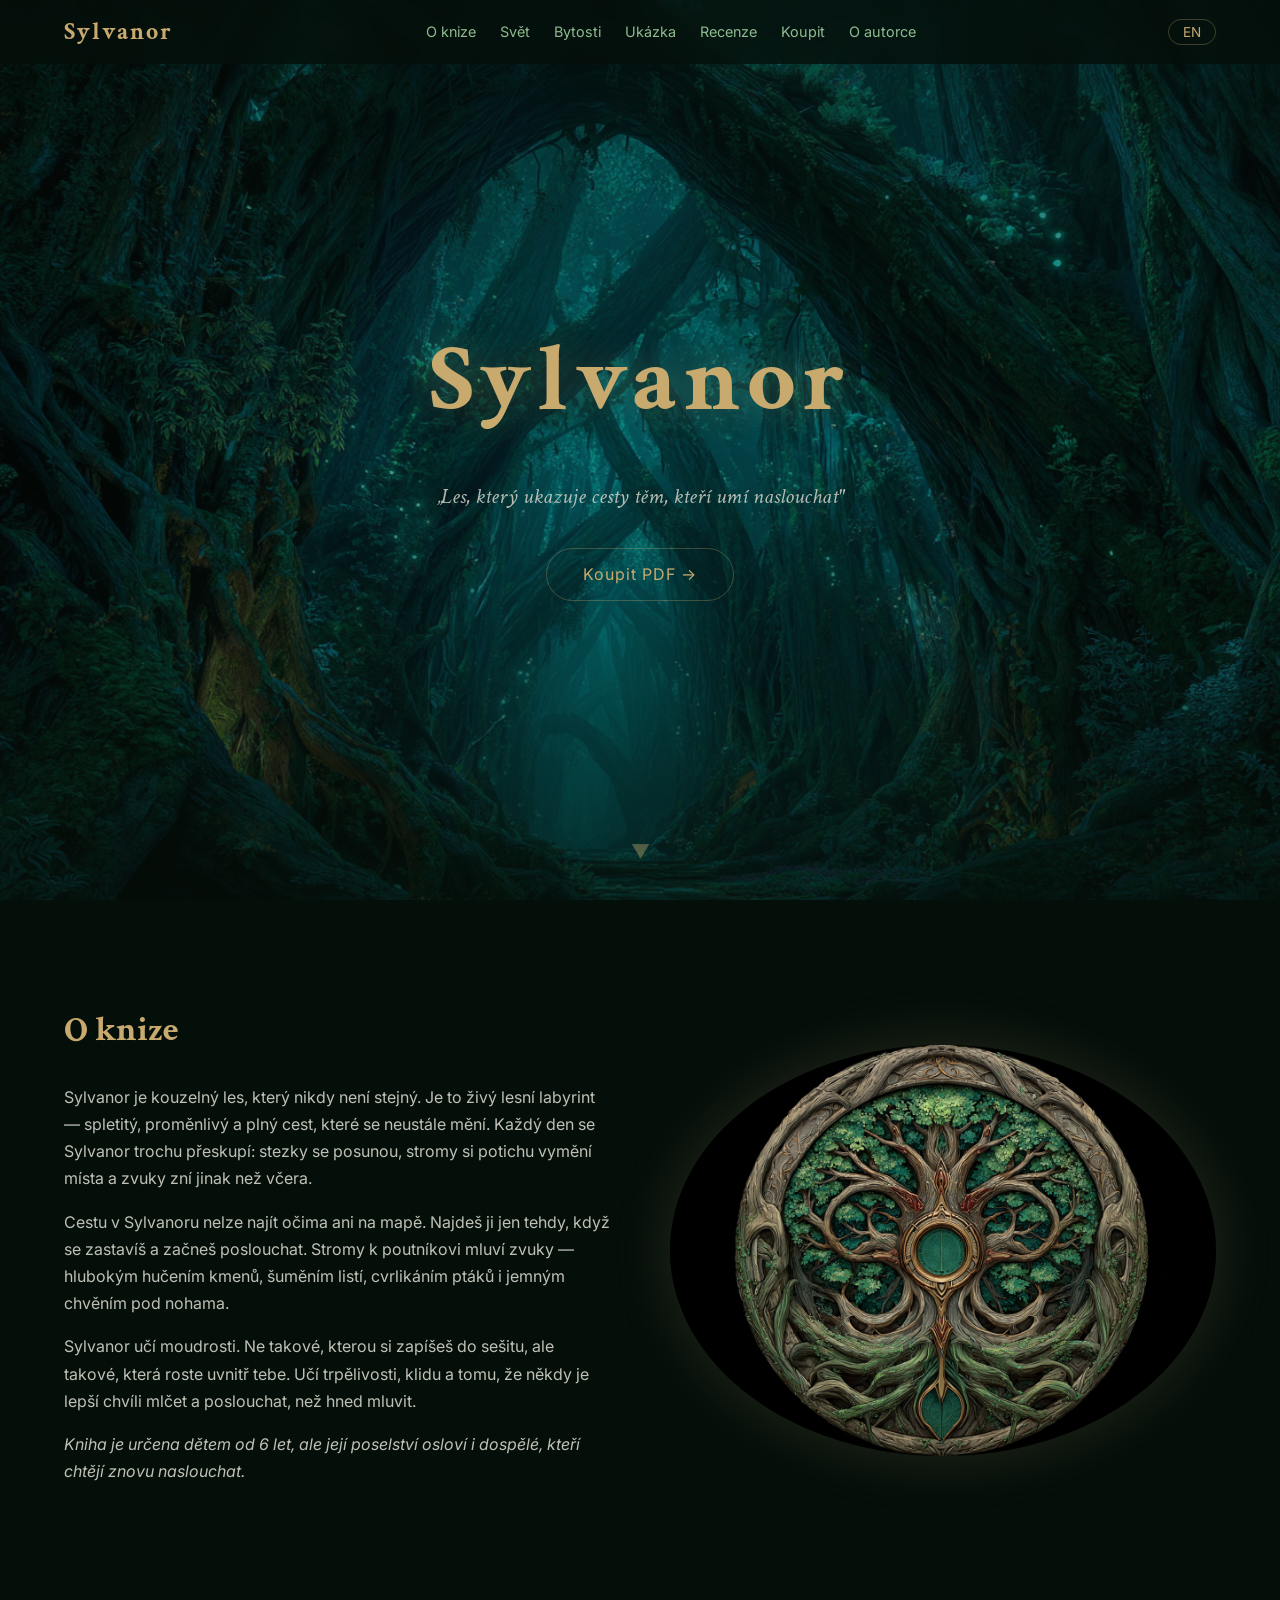
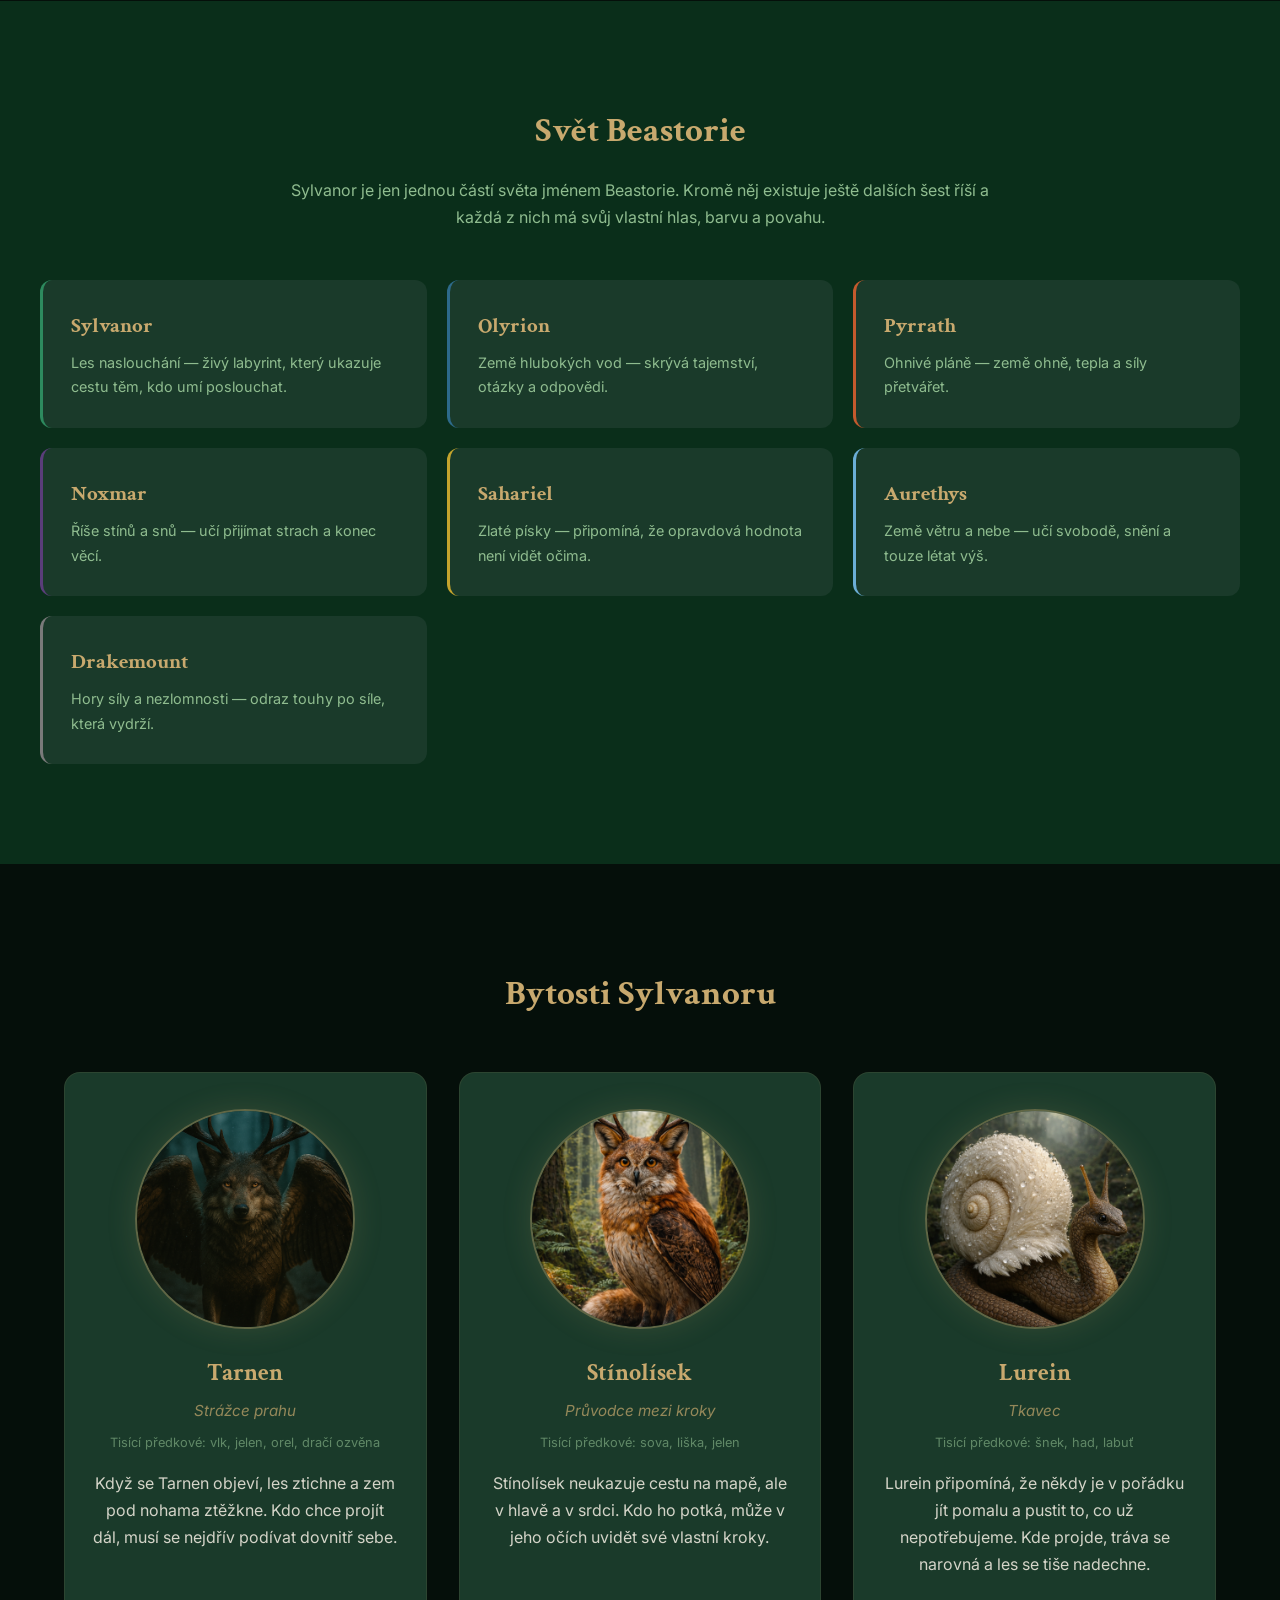
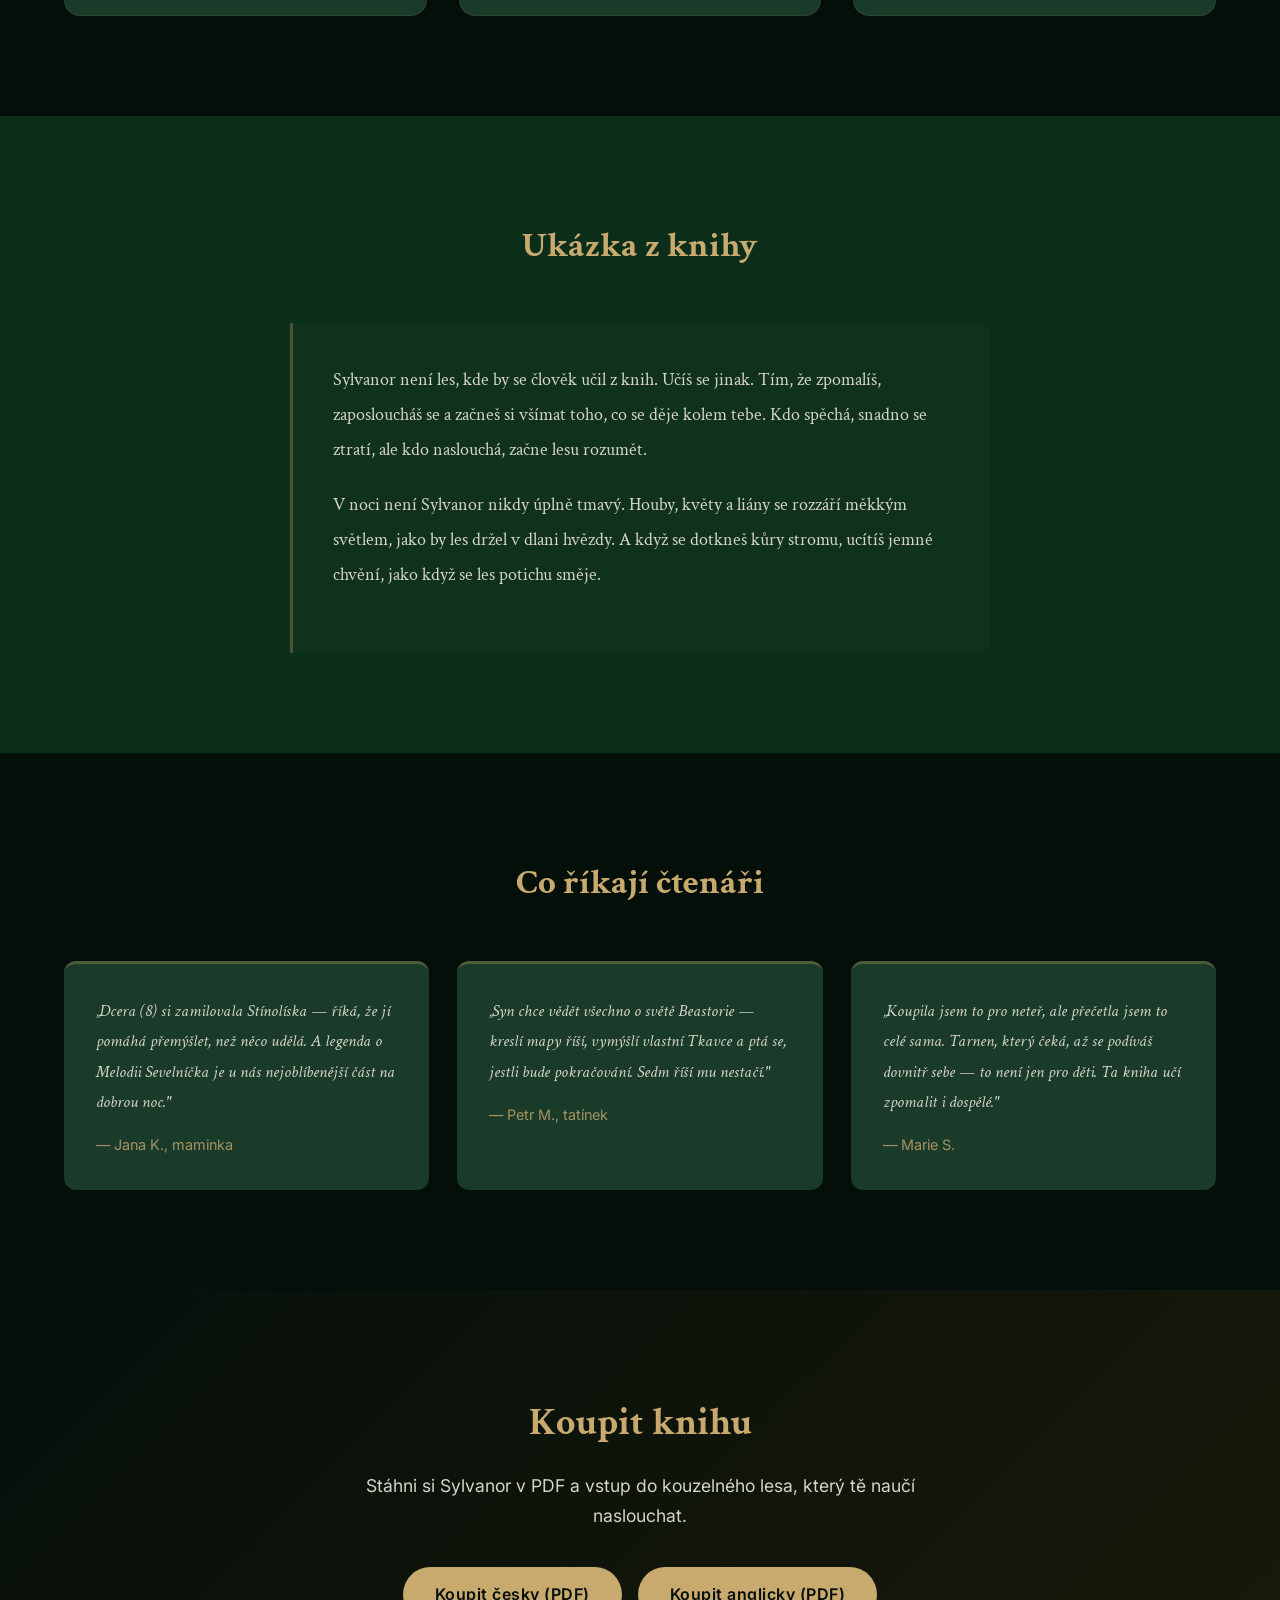
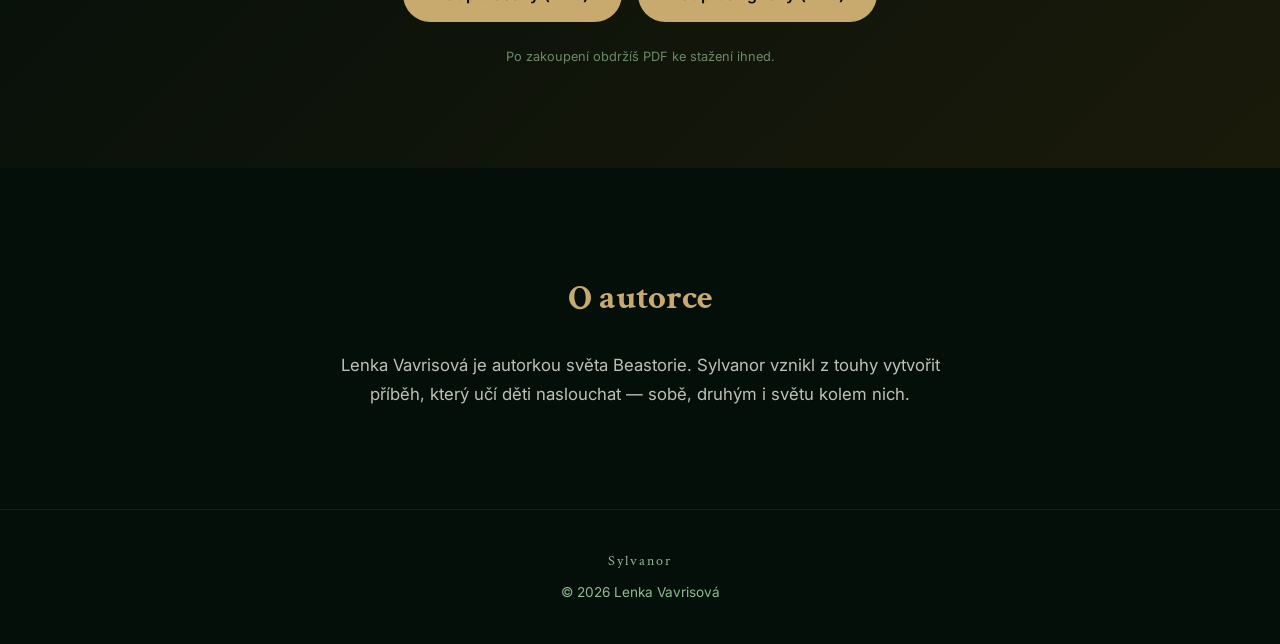
==== index.html @ 31ca7030 "feat: replace creature emoji icons with PNG illustrations Add circular creature images with golden b" ====
<!DOCTYPE html>
<html lang="cs">
<head>
  <meta charset="UTF-8">
  <meta name="viewport" content="width=device-width, initial-scale=1.0">
  <title>Sylvanor — Les, který ukazuje cesty těm, kteří umí naslouchat</title>
  <meta name="description" content="Sylvanor — kouzelný les plný tajemných bytostí. Dětská fantasy kniha ke stažení v PDF.">
  <link rel="preconnect" href="https://fonts.googleapis.com">
  <link rel="preconnect" href="https://fonts.gstatic.com" crossorigin>
  <link href="https://fonts.googleapis.com/css2?family=Crimson+Text:ital,wght@0,400;0,700;1,400&family=Inter:wght@400;600&display=swap" rel="stylesheet">
  <link rel="stylesheet" href="css/style.css">
</head>
<body data-lang="cz">

  <nav class="navbar" id="navbar">
    <div class="nav-container">
      <a href="#hero" class="nav-logo">Sylvanor</a>
      <button class="nav-hamburger" id="hamburger" aria-label="Menu">
        <span></span><span></span><span></span>
      </button>
      <ul class="nav-links" id="nav-links">
        <li><a href="#about"><span class="lang-cz">O knize</span><span class="lang-en">About</span></a></li>
        <li><a href="#world"><span class="lang-cz">Svět</span><span class="lang-en">World</span></a></li>
        <li><a href="#creatures"><span class="lang-cz">Bytosti</span><span class="lang-en">Creatures</span></a></li>
        <li><a href="#preview"><span class="lang-cz">Ukázka</span><span class="lang-en">Preview</span></a></li>
        <li><a href="#reviews"><span class="lang-cz">Recenze</span><span class="lang-en">Reviews</span></a></li>
        <li><a href="#buy"><span class="lang-cz">Koupit</span><span class="lang-en">Buy</span></a></li>
        <li><a href="#author"><span class="lang-cz">O autorce</span><span class="lang-en">Author</span></a></li>
      </ul>
      <button class="lang-toggle" id="lang-toggle">
        <span class="lang-cz">EN</span>
        <span class="lang-en">CZ</span>
      </button>
    </div>
  </nav>

  <section id="hero" class="hero">
    <div class="hero-overlay"></div>
    <div class="hero-content">
      <h1 class="hero-title">Sylvanor</h1>
      <p class="hero-subtitle">
        <span class="lang-cz">„Les, který ukazuje cesty těm, kteří umí naslouchat"</span>
        <span class="lang-en">"The forest that reveals its paths to those who know how to listen"</span>
      </p>
      <a href="#buy" class="hero-cta">
        <span class="lang-cz">Koupit PDF →</span>
        <span class="lang-en">Buy PDF →</span>
      </a>
    </div>
    <div class="hero-scroll">▼</div>
  </section>

  <section id="about" class="section about">
    <div class="about-grid fade-in">
      <div class="about-text">
        <h2>
          <span class="lang-cz">O knize</span>
          <span class="lang-en">About the Book</span>
        </h2>
        <p class="lang-cz">Sylvanor je kouzelný les, který nikdy není stejný. Je to živý lesní labyrint — spletitý, proměnlivý a plný cest, které se neustále mění. Každý den se Sylvanor trochu přeskupí: stezky se posunou, stromy si potichu vymění místa a zvuky zní jinak než včera.</p>
        <p class="lang-en">Sylvanor is a magical forest that is never the same. It is a living forest labyrinth — intricate, ever-changing, and full of paths that constantly shift. Every day Sylvanor rearranges itself: trails move, trees quietly swap places, and sounds ring differently than yesterday.</p>
        <p class="lang-cz">Cestu v Sylvanoru nelze najít očima ani na mapě. Najdeš ji jen tehdy, když se zastavíš a začneš poslouchat. Stromy k poutníkovi mluví zvuky — hlubokým hučením kmenů, šuměním listí, cvrlikáním ptáků i jemným chvěním pod nohama.</p>
        <p class="lang-en">You cannot find your way through Sylvanor with your eyes or a map. You find it only when you stop and begin to listen. The trees speak to travellers through sounds — the deep hum of trunks, the rustle of leaves, the chirping of birds, and a gentle vibration beneath your feet.</p>
        <p class="lang-cz">Sylvanor učí moudrosti. Ne takové, kterou si zapíšeš do sešitu, ale takové, která roste uvnitř tebe. Učí trpělivosti, klidu a tomu, že někdy je lepší chvíli mlčet a poslouchat, než hned mluvit.</p>
        <p class="lang-en">Sylvanor teaches wisdom. Not the kind you write in a notebook, but the kind that grows inside you. It teaches patience, calm, and the understanding that sometimes it is better to be quiet and listen than to speak right away.</p>
        <p class="about-audience lang-cz">Kniha je určena dětem od 6 let, ale její poselství osloví i dospělé, kteří chtějí znovu naslouchat.</p>
        <p class="about-audience lang-en">Written for children ages 6 and up, but its message speaks to adults who want to learn to listen again.</p>
      </div>
      <div class="about-image">
        <img src="images/emblem.png" alt="Sylvanor emblem" loading="lazy">
      </div>
    </div>
  </section>

  <section id="world" class="section world">
    <h2 class="fade-in">
      <span class="lang-cz">Svět Beastorie</span>
      <span class="lang-en">The World of Beastorie</span>
    </h2>
    <p class="world-intro fade-in">
      <span class="lang-cz">Sylvanor je jen jednou částí světa jménem Beastorie. Kromě něj existuje ještě dalších šest říší a každá z nich má svůj vlastní hlas, barvu a povahu.</span>
      <span class="lang-en">Sylvanor is just one part of a world called Beastorie. Beyond it lie six other realms, each with its own voice, colour, and character.</span>
    </p>
    <div class="realm-grid">
      <div class="realm-card fade-in" style="--accent: #2d8a5e">
        <h3>Sylvanor</h3>
        <p class="lang-cz">Les naslouchání — živý labyrint, který ukazuje cestu těm, kdo umí poslouchat.</p>
        <p class="lang-en">The Forest of Listening — a living labyrinth that reveals its paths to those who listen.</p>
      </div>
      <div class="realm-card fade-in" style="--accent: #2d6a8a">
        <h3>Olyrion</h3>
        <p class="lang-cz">Země hlubokých vod — skrývá tajemství, otázky a odpovědi.</p>
        <p class="lang-en">Land of Deep Waters — hiding secrets, questions, and answers.</p>
      </div>
      <div class="realm-card fade-in" style="--accent: #c45a2d">
        <h3>Pyrrath</h3>
        <p class="lang-cz">Ohnivé pláně — země ohně, tepla a síly přetvářet.</p>
        <p class="lang-en">The Fiery Plains — a land of fire, warmth, and the power to transform.</p>
      </div>
      <div class="realm-card fade-in" style="--accent: #5a3d7a">
        <h3>Noxmar</h3>
        <p class="lang-cz">Říše stínů a snů — učí přijímat strach a konec věcí.</p>
        <p class="lang-en">Realm of Shadows and Dreams — teaches acceptance of fear and endings.</p>
      </div>
      <div class="realm-card fade-in" style="--accent: #c4a42d">
        <h3>Sahariel</h3>
        <p class="lang-cz">Zlaté písky — připomíná, že opravdová hodnota není vidět očima.</p>
        <p class="lang-en">Golden Sands — a reminder that true value cannot be seen with the eyes.</p>
      </div>
      <div class="realm-card fade-in" style="--accent: #6baed6">
        <h3>Aurethys</h3>
        <p class="lang-cz">Země větru a nebe — učí svobodě, snění a touze létat výš.</p>
        <p class="lang-en">Land of Wind and Sky — teaches freedom, dreams, and the desire to fly higher.</p>
      </div>
      <div class="realm-card fade-in" style="--accent: #7a7a7a">
        <h3>Drakemount</h3>
        <p class="lang-cz">Hory síly a nezlomnosti — odraz touhy po síle, která vydrží.</p>
        <p class="lang-en">Mountains of Strength — a reflection of the desire for enduring strength.</p>
      </div>
    </div>
  </section>

  <section id="creatures" class="section creatures">
    <h2 class="fade-in">
      <span class="lang-cz">Bytosti Sylvanoru</span>
      <span class="lang-en">Creatures of Sylvanor</span>
    </h2>
    <div class="creature-grid">
      <div class="creature-card fade-in">
        <img src="images/tarnen.png" alt="Tarnen" class="creature-img" loading="lazy">
        <h3>Tarnen</h3>
        <p class="creature-role"><span class="lang-cz">Strážce prahu</span><span class="lang-en">Guardian of the Threshold</span></p>
        <p class="creature-ancestors"><span class="lang-cz">Tisící předkové: vlk, jelen, orel, dračí ozvěna</span><span class="lang-en">Ancient ancestors: wolf, stag, eagle, dragon echo</span></p>
        <p class="lang-cz">Když se Tarnen objeví, les ztichne a zem pod nohama ztěžkne. Kdo chce projít dál, musí se nejdřív podívat dovnitř sebe.</p>
        <p class="lang-en">When Tarnen appears, the forest falls silent and the ground grows heavy. To pass, one must first look within.</p>
      </div>
      <div class="creature-card fade-in">
        <img src="images/stinolisek.png" alt="Stínolísek" class="creature-img" loading="lazy">
        <h3>Stínolísek</h3>
        <p class="creature-role"><span class="lang-cz">Průvodce mezi kroky</span><span class="lang-en">Guide Between Steps</span></p>
        <p class="creature-ancestors"><span class="lang-cz">Tisící předkové: sova, liška, jelen</span><span class="lang-en">Ancient ancestors: owl, fox, deer</span></p>
        <p class="lang-cz">Stínolísek neukazuje cestu na mapě, ale v hlavě a v srdci. Kdo ho potká, může v jeho očích uvidět své vlastní kroky.</p>
        <p class="lang-en">Stínolísek does not show the way on a map, but in the mind and heart. Those who meet him can see their own steps reflected in his eyes.</p>
      </div>
      <div class="creature-card fade-in">
        <img src="images/lurein.png" alt="Lurein" class="creature-img" loading="lazy">
        <h3>Lurein</h3>
        <p class="creature-role"><span class="lang-cz">Tkavec</span><span class="lang-en">Weaver</span></p>
        <p class="creature-ancestors"><span class="lang-cz">Tisící předkové: šnek, had, labuť</span><span class="lang-en">Ancient ancestors: snail, snake, swan</span></p>
        <p class="lang-cz">Lurein připomíná, že někdy je v pořádku jít pomalu a pustit to, co už nepotřebujeme. Kde projde, tráva se narovná a les se tiše nadechne.</p>
        <p class="lang-en">Lurein reminds us that sometimes it is okay to go slowly and let go of what we no longer need. Where he passes, the grass straightens and the forest quietly breathes in.</p>
      </div>
    </div>
  </section>

  <section id="preview" class="section preview">
    <h2 class="fade-in">
      <span class="lang-cz">Ukázka z knihy</span>
      <span class="lang-en">Book Preview</span>
    </h2>
    <blockquote class="preview-quote fade-in">
      <p class="lang-cz">Sylvanor není les, kde by se člověk učil z knih. Učíš se jinak. Tím, že zpomalíš, zaposloucháš se a začneš si všímat toho, co se děje kolem tebe. Kdo spěchá, snadno se ztratí, ale kdo naslouchá, začne lesu rozumět.</p>
      <p class="lang-en">Sylvanor is not a forest where you learn from books. You learn differently. By slowing down, listening closely, and noticing what is happening around you. Those who rush easily get lost, but those who listen begin to understand the forest.</p>
      <p class="lang-cz">V noci není Sylvanor nikdy úplně tmavý. Houby, květy a liány se rozzáří měkkým světlem, jako by les držel v dlani hvězdy. A když se dotkneš kůry stromu, ucítíš jemné chvění, jako když se les potichu směje.</p>
      <p class="lang-en">At night, Sylvanor is never truly dark. Mushrooms, flowers, and vines glow with soft light, as if the forest holds stars in its palms. And when you touch the bark of a tree, you feel a gentle trembling, as though the forest is quietly laughing.</p>
    </blockquote>
  </section>

  <section id="reviews" class="section reviews">
    <h2 class="fade-in">
      <span class="lang-cz">Co říkají čtenáři</span>
      <span class="lang-en">What Readers Say</span>
    </h2>
    <div class="review-grid">
      <div class="review-card fade-in">
        <p class="review-text">
          <span class="lang-cz">„Dcera (8) si zamilovala Stínolíska — říká, že jí pomáhá přemýšlet, než něco udělá. A legenda o Melodii Sevelníčka je u nás nejoblíbenější část na dobrou noc."</span>
          <span class="lang-en">"My daughter (8) fell in love with Stínolísek — she says he helps her think before she acts. And the Legend of Sevelníček's Melody is our favourite bedtime story."</span>
        </p>
        <p class="review-author">— Jana K., <span class="lang-cz">maminka</span><span class="lang-en">mother</span></p>
      </div>
      <div class="review-card fade-in">
        <p class="review-text">
          <span class="lang-cz">„Syn chce vědět všechno o světě Beastorie — kreslí mapy říší, vymýšlí vlastní Tkavce a ptá se, jestli bude pokračování. Sedm říší mu nestačí."</span>
          <span class="lang-en">"My son wants to know everything about Beastorie — he draws maps of the realms, invents his own Weavers, and keeps asking if there will be a sequel. Seven realms aren't enough for him."</span>
        </p>
        <p class="review-author">— Petr M., <span class="lang-cz">tatínek</span><span class="lang-en">father</span></p>
      </div>
      <div class="review-card fade-in">
        <p class="review-text">
          <span class="lang-cz">„Koupila jsem to pro neteř, ale přečetla jsem to celé sama. Tarnen, který čeká, až se podíváš dovnitř sebe — to není jen pro děti. Ta kniha učí zpomalit i dospělé."</span>
          <span class="lang-en">"I bought it for my niece, but read it cover to cover myself. Tarnen, who waits until you look within — that's not just for children. This book teaches adults to slow down too."</span>
        </p>
        <p class="review-author">— Marie S.</p>
      </div>
    </div>
  </section>

  <section id="buy" class="section buy">
    <div class="buy-content fade-in">
      <h2>
        <span class="lang-cz">Koupit knihu</span>
        <span class="lang-en">Buy the Book</span>
      </h2>
      <p class="buy-description">
        <span class="lang-cz">Stáhni si Sylvanor v PDF a vstup do kouzelného lesa, který tě naučí naslouchat.</span>
        <span class="lang-en">Download Sylvanor as a PDF and step into the magical forest that teaches you to listen.</span>
      </p>
      <div class="buy-buttons">
        <a href="https://form.simpleshop.cz/V5B9l/buy/" target="_blank" rel="noopener" class="buy-btn buy-btn-primary">
          <span class="lang-cz">Koupit česky (PDF)</span>
          <span class="lang-en">Buy in Czech (PDF)</span>
        </a>
        <a href="https://vavrisova.gumroad.com/l/yztpnh" target="_blank" rel="noopener" class="buy-btn buy-btn-primary">
          <span class="lang-cz">Koupit anglicky (PDF)</span>
          <span class="lang-en">Buy in English (PDF)</span>
        </a>
      </div>
      <p class="buy-note">
        <span class="lang-cz">Po zakoupení obdržíš PDF ke stažení ihned.</span>
        <span class="lang-en">After purchase you will receive the PDF for instant download.</span>
      </p>
    </div>
  </section>

  <section id="author" class="section author">
    <div class="author-content fade-in">
      <h2>
        <span class="lang-cz">O autorce</span>
        <span class="lang-en">About the Author</span>
      </h2>
      <p class="lang-cz">Lenka Vavrisová je autorkou světa Beastorie. Sylvanor vznikl z touhy vytvořit příběh, který učí děti naslouchat — sobě, druhým i světu kolem nich.</p>
      <p class="lang-en">Lenka Vavrisová is the creator of the world of Beastorie. Sylvanor was born from the desire to create a story that teaches children to listen — to themselves, to others, and to the world around them.</p>
    </div>
  </section>

  <footer class="footer">
    <div class="footer-content">
      <p class="footer-logo">Sylvanor</p>
      <p>© 2026 Lenka Vavrisová</p>
    </div>
  </footer>

  <script src="js/main.js"></script>
</body>
</html>
---- css/style.css ----
/* === Reset & Base === */
*, *::before, *::after { margin: 0; padding: 0; box-sizing: border-box; }

:root {
  --bg-darkest: #050f0a;
  --bg-dark: #0a2e1a;
  --bg-medium: #1a4a2e;
  --bg-card: #1a3a2a;
  --gold: #c8a96e;
  --gold-dim: rgba(200, 169, 110, 0.3);
  --text-light: #d4d4c8;
  --text-muted: #8fbc8f;
  --font-heading: 'Crimson Text', Georgia, serif;
  --font-body: 'Inter', system-ui, sans-serif;
}

html { scroll-behavior: smooth; }

body {
  font-family: var(--font-body);
  background: var(--bg-darkest);
  color: var(--text-light);
  line-height: 1.7;
}

/* === Language Toggle === */
body[data-lang="cz"] .lang-en { display: none; }
body[data-lang="en"] .lang-cz { display: none; }

/* === Navbar === */
.navbar {
  position: fixed;
  top: 0;
  left: 0;
  right: 0;
  z-index: 100;
  background: rgba(5, 15, 10, 0.8);
  backdrop-filter: blur(10px);
  transition: background 0.3s;
}
.navbar.scrolled { background: rgba(5, 15, 10, 0.95); }

.nav-container {
  max-width: 1200px;
  margin: 0 auto;
  padding: 0 24px;
  height: 64px;
  display: flex;
  align-items: center;
  justify-content: space-between;
}

.nav-logo {
  font-family: var(--font-heading);
  font-size: 1.5rem;
  font-weight: 700;
  color: var(--gold);
  text-decoration: none;
  letter-spacing: 2px;
}

.nav-links {
  display: flex;
  list-style: none;
  gap: 24px;
}
.nav-links a {
  color: var(--text-muted);
  text-decoration: none;
  font-size: 0.9rem;
  transition: color 0.3s;
}
.nav-links a:hover { color: var(--gold); }

.lang-toggle {
  background: transparent;
  border: 1px solid var(--gold-dim);
  color: var(--gold);
  padding: 4px 14px;
  border-radius: 16px;
  cursor: pointer;
  font-size: 0.85rem;
  font-family: var(--font-body);
  transition: background 0.3s;
}
.lang-toggle:hover { background: rgba(200, 169, 110, 0.1); }

.nav-hamburger {
  display: none;
  flex-direction: column;
  gap: 5px;
  background: none;
  border: none;
  cursor: pointer;
  padding: 4px;
}
.nav-hamburger span {
  width: 24px;
  height: 2px;
  background: var(--gold);
  transition: transform 0.3s;
}

/* === Section base === */
.section {
  max-width: 1200px;
  margin: 0 auto;
  padding: 100px 24px;
}

/* === Scroll animation === */
.fade-in {
  opacity: 0;
  transform: translateY(30px);
  transition: opacity 0.8s ease, transform 0.8s ease;
}
.fade-in.visible {
  opacity: 1;
  transform: translateY(0);
}

/* === Responsive === */
@media (max-width: 768px) {
  .nav-links {
    display: none;
    position: absolute;
    top: 64px;
    left: 0;
    right: 0;
    background: rgba(5, 15, 10, 0.95);
    flex-direction: column;
    padding: 16px 24px;
    gap: 12px;
  }
  .nav-links.open { display: flex; }
  .nav-hamburger { display: flex; }
}

/* === Hero === */
.hero {
  position: relative;
  height: 100vh;
  display: flex;
  align-items: center;
  justify-content: center;
  text-align: center;
  background: url('../images/hero-forest.png') center/cover no-repeat;
  overflow: hidden;
}
.hero-overlay {
  position: absolute;
  inset: 0;
  background: linear-gradient(180deg, rgba(5,15,10,0.6) 0%, rgba(5,15,10,0.4) 50%, rgba(5,15,10,0.8) 100%);
}
.hero-content { position: relative; z-index: 1; padding: 0 24px; }
.hero-title {
  font-family: var(--font-heading);
  font-size: clamp(3rem, 8vw, 6rem);
  font-weight: 700;
  color: var(--gold);
  letter-spacing: 6px;
  text-shadow: 0 0 40px rgba(200,169,110,0.3);
  margin-bottom: 16px;
}
.hero-subtitle {
  font-family: var(--font-heading);
  font-style: italic;
  font-size: clamp(1rem, 2.5vw, 1.4rem);
  color: var(--text-light);
  opacity: 0.85;
  max-width: 600px;
  margin: 0 auto 32px;
}
.hero-cta {
  display: inline-block;
  border: 1px solid var(--gold-dim);
  color: var(--gold);
  padding: 12px 36px;
  border-radius: 30px;
  text-decoration: none;
  font-size: 1rem;
  letter-spacing: 1px;
  transition: background 0.3s, transform 0.3s;
}
.hero-cta:hover { background: rgba(200,169,110,0.15); transform: translateY(-2px); }
.hero-scroll {
  position: absolute;
  bottom: 32px;
  left: 50%;
  transform: translateX(-50%);
  color: var(--gold);
  opacity: 0.4;
  font-size: 1.2rem;
  animation: bounce 2s infinite;
  z-index: 1;
}
@keyframes bounce {
  0%, 100% { transform: translateX(-50%) translateY(0); }
  50% { transform: translateX(-50%) translateY(8px); }
}

/* === About === */
.about { background: var(--bg-darkest); }
.about-grid { display: grid; grid-template-columns: 1fr 1fr; gap: 60px; align-items: center; }
.about-text h2 { font-family: var(--font-heading); font-size: 2.2rem; color: var(--gold); margin-bottom: 24px; }
.about-text p { margin-bottom: 16px; color: var(--text-light); opacity: 0.9; }
.about-audience { font-style: italic; color: var(--gold); opacity: 0.8; margin-top: 8px; }
.about-image { display: flex; justify-content: center; }
.about-image img { max-width: 100%; height: auto; border-radius: 50%; box-shadow: 0 0 60px rgba(200,169,110,0.15); }
@media (max-width: 768px) {
  .about-grid { grid-template-columns: 1fr; gap: 32px; }
  .about-image { order: -1; }
  .about-image img { max-width: 250px; }
}

/* === World === */
.world { background: var(--bg-dark); max-width: 100%; padding: 100px 24px; }
.world h2 { font-family: var(--font-heading); font-size: 2.2rem; color: var(--gold); text-align: center; margin-bottom: 16px; }
.world-intro { text-align: center; max-width: 700px; margin: 0 auto 48px; color: var(--text-muted); }
.realm-grid { display: grid; grid-template-columns: repeat(3, 1fr); gap: 20px; max-width: 1200px; margin: 0 auto; }
.realm-card { background: var(--bg-card); border-radius: 12px; padding: 28px; border-left: 3px solid var(--accent); transition: transform 0.3s, box-shadow 0.3s; }
.realm-card:hover { transform: translateY(-4px); box-shadow: 0 8px 30px rgba(0,0,0,0.3); }
.realm-card h3 { font-family: var(--font-heading); font-size: 1.3rem; color: var(--gold); margin-bottom: 8px; }
.realm-card p { font-size: 0.9rem; color: var(--text-muted); }
@media (max-width: 1024px) { .realm-grid { grid-template-columns: repeat(2, 1fr); } }
@media (max-width: 768px) { .realm-grid { grid-template-columns: 1fr; } }

/* === Creatures === */
.creatures { background: var(--bg-darkest); }
.creatures h2 { font-family: var(--font-heading); font-size: 2.2rem; color: var(--gold); text-align: center; margin-bottom: 48px; }
.creature-grid { display: grid; grid-template-columns: repeat(3, 1fr); gap: 32px; }
.creature-card { background: var(--bg-card); border-radius: 16px; padding: 36px 28px; text-align: center; border: 1px solid rgba(200,169,110,0.1); transition: transform 0.3s, border-color 0.3s; }
.creature-card:hover { transform: translateY(-4px); border-color: var(--gold-dim); }
.creature-img { width: 220px; height: 220px; border-radius: 50%; object-fit: cover; border: 2px solid rgba(200,169,110,0.4); box-shadow: 0 0 30px rgba(200,169,110,0.15); margin-bottom: 16px; transition: border-radius 0.4s, width 0.4s, height 0.4s, object-fit 0.4s; }
.creature-card:hover .creature-img { border-radius: 16px; width: 260px; height: 300px; object-fit: contain; }
.creature-card h3 { font-family: var(--font-heading); font-size: 1.5rem; color: var(--gold); margin-bottom: 4px; }
.creature-role { font-size: 0.95rem; color: var(--gold); opacity: 0.7; font-style: italic; margin-bottom: 8px; }
.creature-ancestors { font-size: 0.8rem; color: var(--text-muted); opacity: 0.6; margin-bottom: 16px; }
.creature-card > p:last-of-type { color: var(--text-light); opacity: 0.85; font-size: 0.9rem; }
@media (max-width: 1024px) { .creature-grid { grid-template-columns: 1fr; max-width: 500px; margin: 0 auto; } }
@media (max-width: 768px) { .creature-img { width: 160px; height: 160px; } }

/* === Preview === */
.preview { background: var(--bg-dark); max-width: 100%; padding: 100px 24px; }
.preview h2 { font-family: var(--font-heading); font-size: 2.2rem; color: var(--gold); text-align: center; margin-bottom: 48px; }
.preview-quote { max-width: 700px; margin: 0 auto; padding: 40px; border-left: 3px solid var(--gold-dim); background: rgba(200,169,110,0.03); border-radius: 0 12px 12px 0; }
.preview-quote p { font-family: var(--font-heading); font-size: 1.15rem; line-height: 1.9; color: var(--text-light); margin-bottom: 20px; }
.preview-quote p:last-child { margin-bottom: 0; }

/* === Reviews === */
.reviews { background: var(--bg-darkest); }
.reviews h2 { font-family: var(--font-heading); font-size: 2.2rem; color: var(--gold); text-align: center; margin-bottom: 48px; }
.review-grid { display: grid; grid-template-columns: repeat(3, 1fr); gap: 28px; }
.review-card { background: var(--bg-card); border-radius: 12px; padding: 32px; border-top: 3px solid var(--gold-dim); }
.review-text { font-family: var(--font-heading); font-size: 1.05rem; line-height: 1.8; color: var(--text-light); margin-bottom: 16px; font-style: italic; }
.review-author { color: var(--gold); font-size: 0.9rem; opacity: 0.8; }
@media (max-width: 1024px) { .review-grid { grid-template-columns: 1fr; max-width: 500px; margin: 0 auto; } }

/* === Buy === */
.buy { background: linear-gradient(135deg, var(--bg-darkest), #1a1a0a); max-width: 100%; padding: 100px 24px; text-align: center; }
.buy-content { max-width: 600px; margin: 0 auto; }
.buy h2 { font-family: var(--font-heading); font-size: 2.4rem; color: var(--gold); margin-bottom: 16px; }
.buy-description { color: var(--text-light); margin-bottom: 36px; font-size: 1.1rem; }
.buy-buttons { display: flex; gap: 16px; justify-content: center; flex-wrap: wrap; margin-bottom: 24px; }
.buy-btn { display: inline-block; padding: 14px 32px; border-radius: 30px; text-decoration: none; font-size: 1rem; font-weight: 600; letter-spacing: 0.5px; transition: transform 0.3s, box-shadow 0.3s; }
.buy-btn-primary { background: var(--gold); color: var(--bg-darkest); }
.buy-btn-primary:hover { transform: translateY(-2px); box-shadow: 0 8px 30px rgba(200,169,110,0.3); }
.buy-alt { color: var(--text-muted); font-size: 0.9rem; margin-bottom: 12px; }
.buy-alt a { color: var(--gold); text-decoration: underline; }
.buy-note { color: var(--text-muted); font-size: 0.8rem; opacity: 0.7; }

/* === Author === */
.author { background: var(--bg-darkest); text-align: center; }
.author-content { max-width: 600px; margin: 0 auto; }
.author h2 { font-family: var(--font-heading); font-size: 2.2rem; color: var(--gold); margin-bottom: 24px; }
.author p { color: var(--text-light); opacity: 0.9; font-size: 1.05rem; }

/* === Footer === */
.footer { background: var(--bg-darkest); border-top: 1px solid rgba(200,169,110,0.1); padding: 40px 24px; text-align: center; }
.footer-logo { font-family: var(--font-heading); font-size: 1.3rem; color: var(--gold); letter-spacing: 2px; margin-bottom: 8px; }
.footer p { color: var(--text-muted); font-size: 0.85rem; }
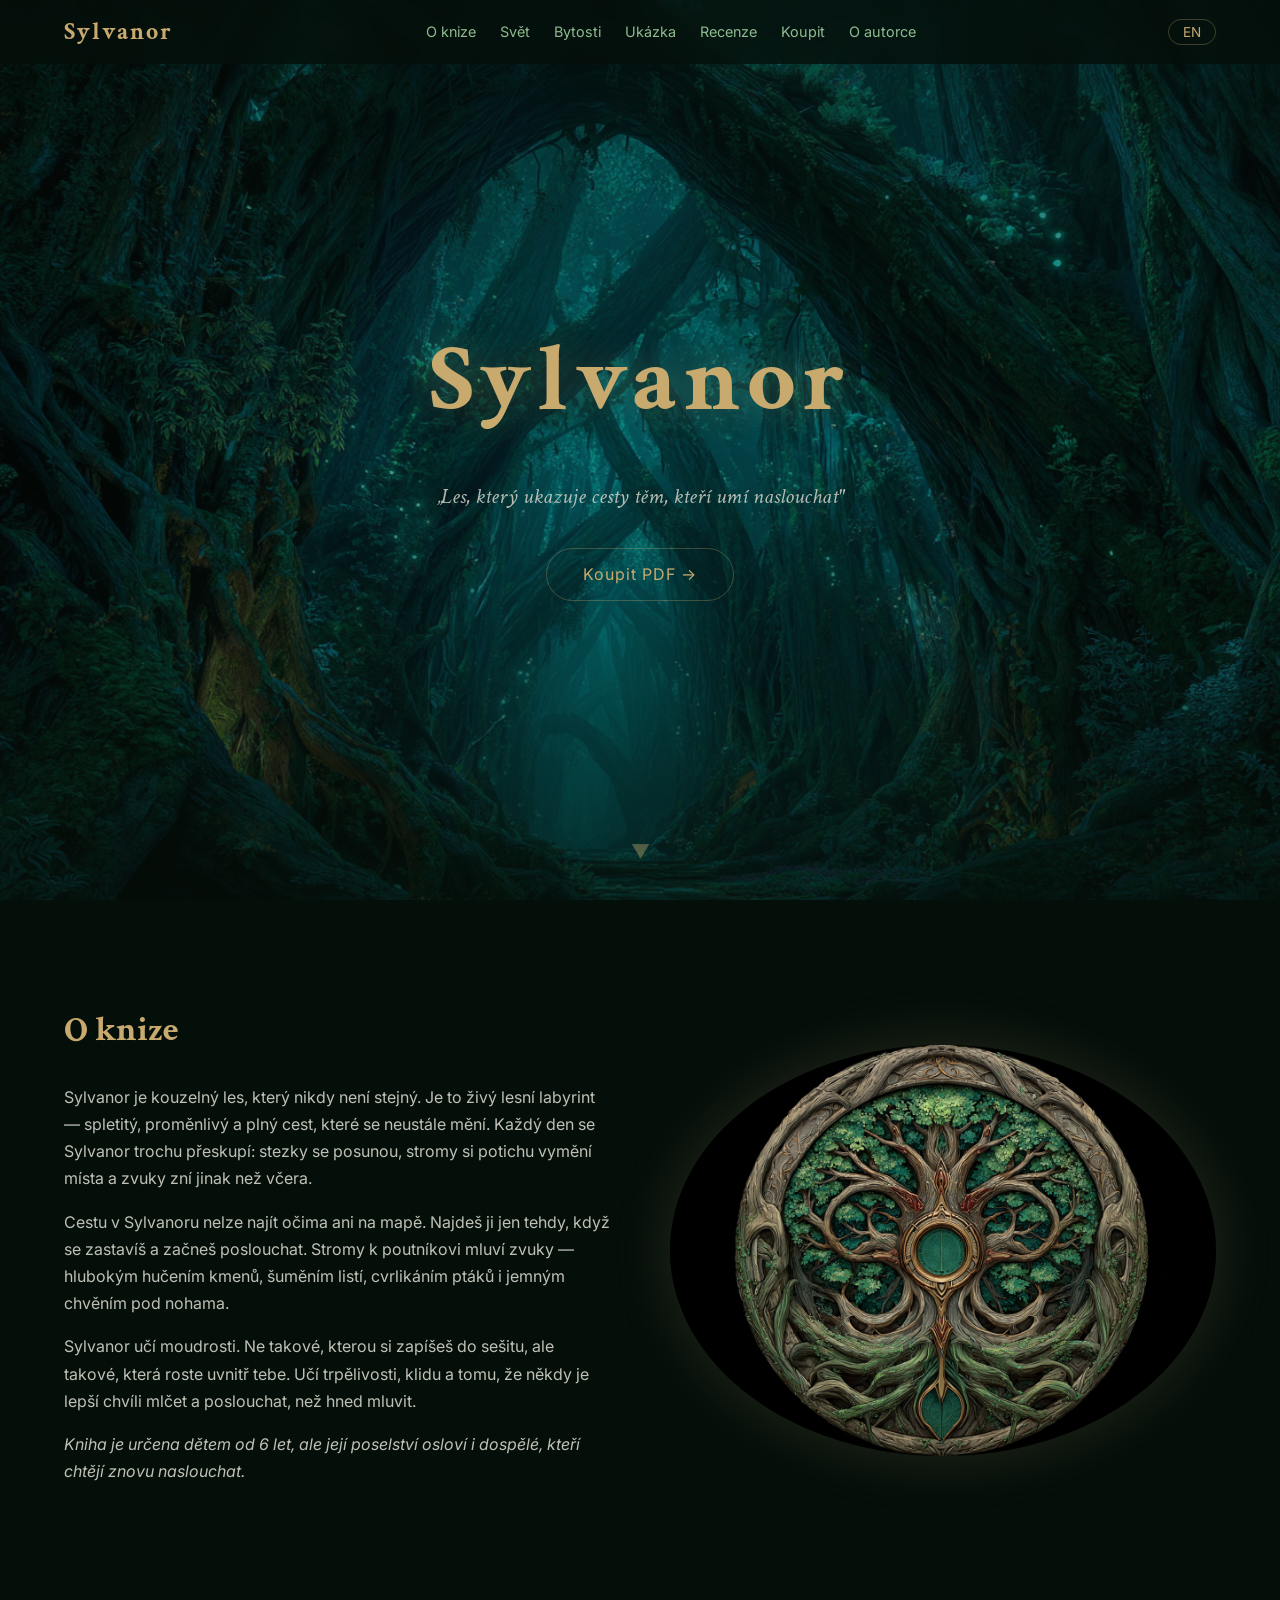
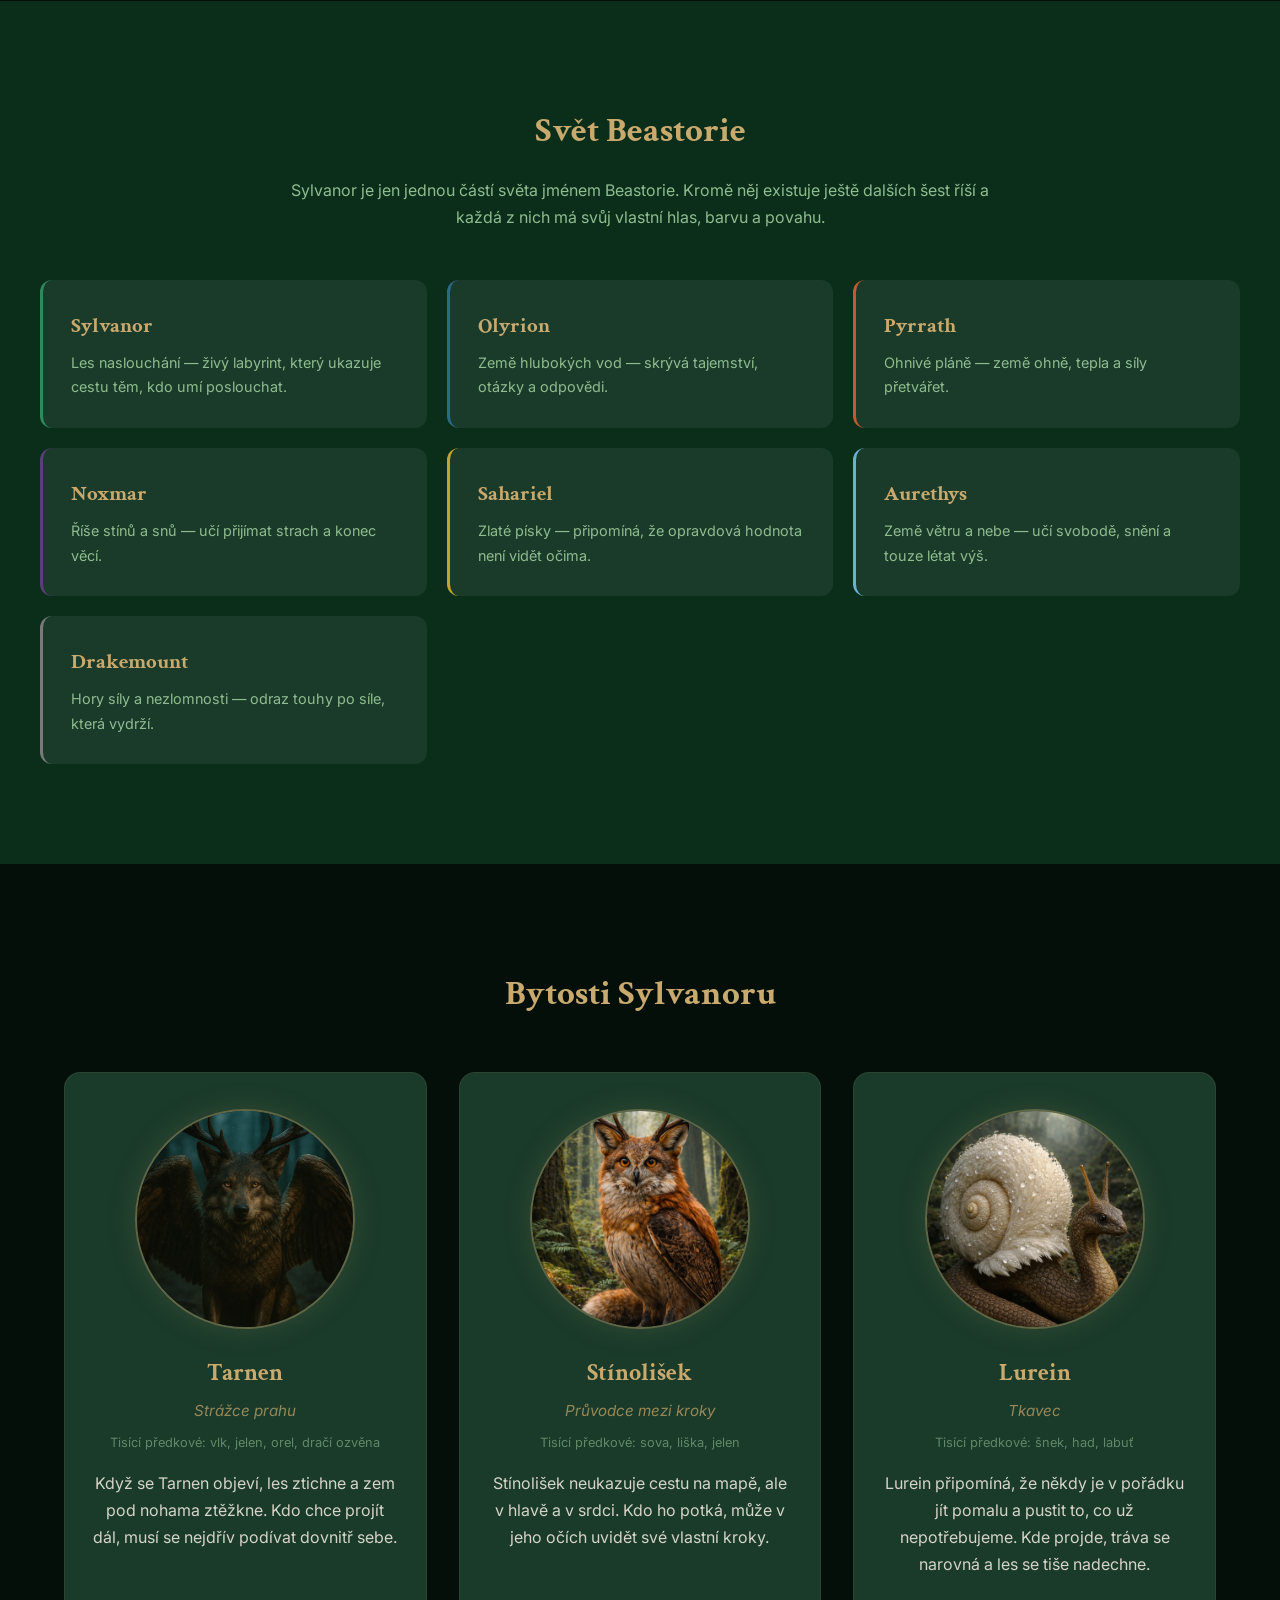
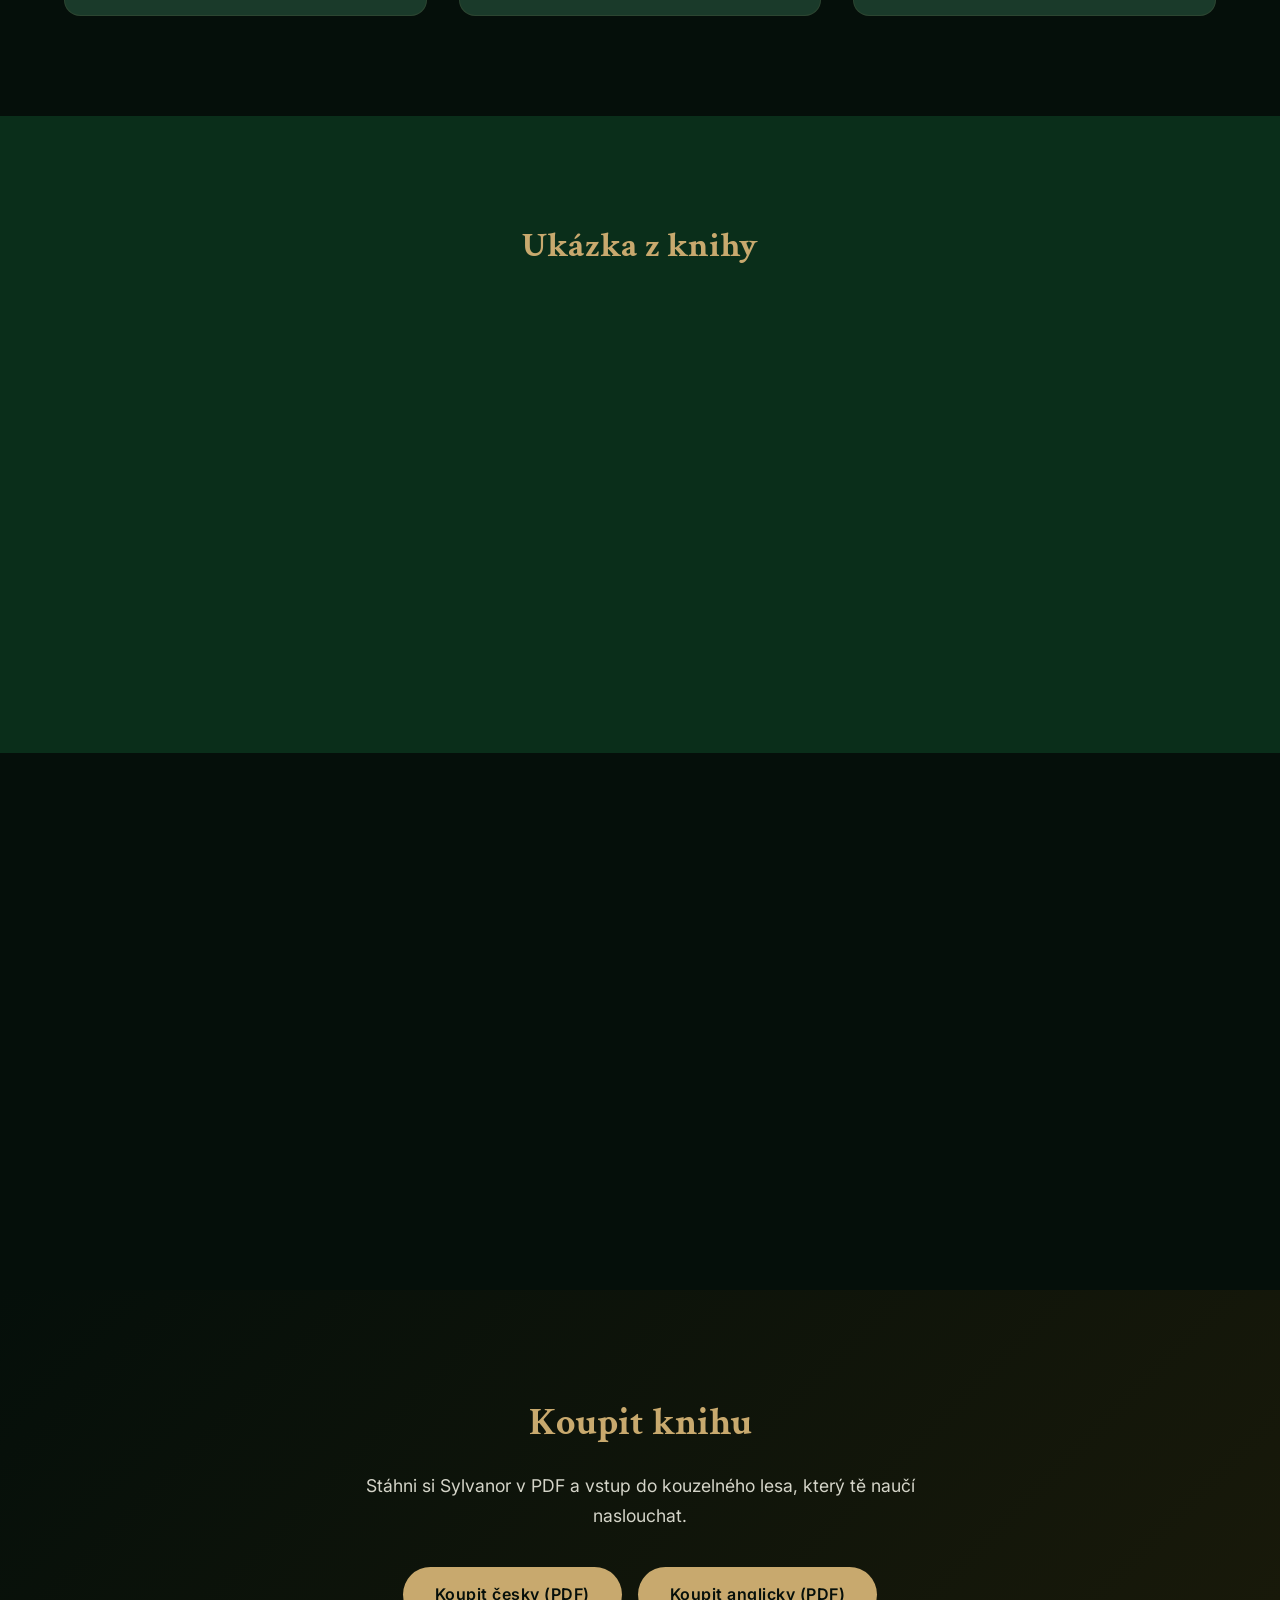
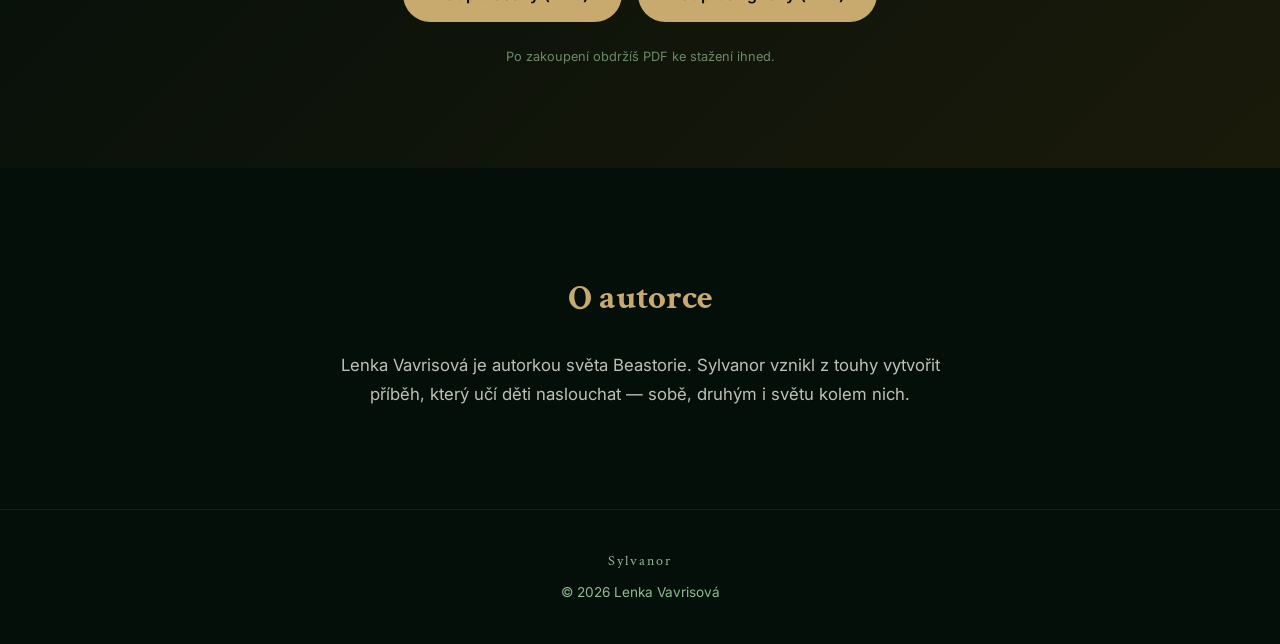
==== commit 27d435bb: "fix: oprava jména Stínolísek → Stínolišek Co-Authored-By: Claude Opus 4.6 (1M context) <noreply@anth" ====
--- a/index.html
+++ b/index.html
@@ -135,12 +135,12 @@
         <p class="lang-en">When Tarnen appears, the forest falls silent and the ground grows heavy. To pass, one must first look within.</p>
       </div>
       <div class="creature-card fade-in">
-        <img src="images/stinolisek.png" alt="Stínolísek" class="creature-img" loading="lazy">
-        <h3>Stínolísek</h3>
+        <img src="images/stinolisek.png" alt="Stínolišek" class="creature-img" loading="lazy">
+        <h3>Stínolišek</h3>
         <p class="creature-role"><span class="lang-cz">Průvodce mezi kroky</span><span class="lang-en">Guide Between Steps</span></p>
         <p class="creature-ancestors"><span class="lang-cz">Tisící předkové: sova, liška, jelen</span><span class="lang-en">Ancient ancestors: owl, fox, deer</span></p>
-        <p class="lang-cz">Stínolísek neukazuje cestu na mapě, ale v hlavě a v srdci. Kdo ho potká, může v jeho očích uvidět své vlastní kroky.</p>
-        <p class="lang-en">Stínolísek does not show the way on a map, but in the mind and heart. Those who meet him can see their own steps reflected in his eyes.</p>
+        <p class="lang-cz">Stínolišek neukazuje cestu na mapě, ale v hlavě a v srdci. Kdo ho potká, může v jeho očích uvidět své vlastní kroky.</p>
+        <p class="lang-en">Stínolišek does not show the way on a map, but in the mind and heart. Those who meet him can see their own steps reflected in his eyes.</p>
       </div>
       <div class="creature-card fade-in">
         <img src="images/lurein.png" alt="Lurein" class="creature-img" loading="lazy">
@@ -175,7 +175,7 @@
       <div class="review-card fade-in">
         <p class="review-text">
           <span class="lang-cz">„Dcera (8) si zamilovala Stínolíska — říká, že jí pomáhá přemýšlet, než něco udělá. A legenda o Melodii Sevelníčka je u nás nejoblíbenější část na dobrou noc."</span>
-          <span class="lang-en">"My daughter (8) fell in love with Stínolísek — she says he helps her think before she acts. And the Legend of Sevelníček's Melody is our favourite bedtime story."</span>
+          <span class="lang-en">"My daughter (8) fell in love with Stínolišek — she says he helps her think before she acts. And the Legend of Sevelníček's Melody is our favourite bedtime story."</span>
         </p>
         <p class="review-author">— Jana K., <span class="lang-cz">maminka</span><span class="lang-en">mother</span></p>
       </div>
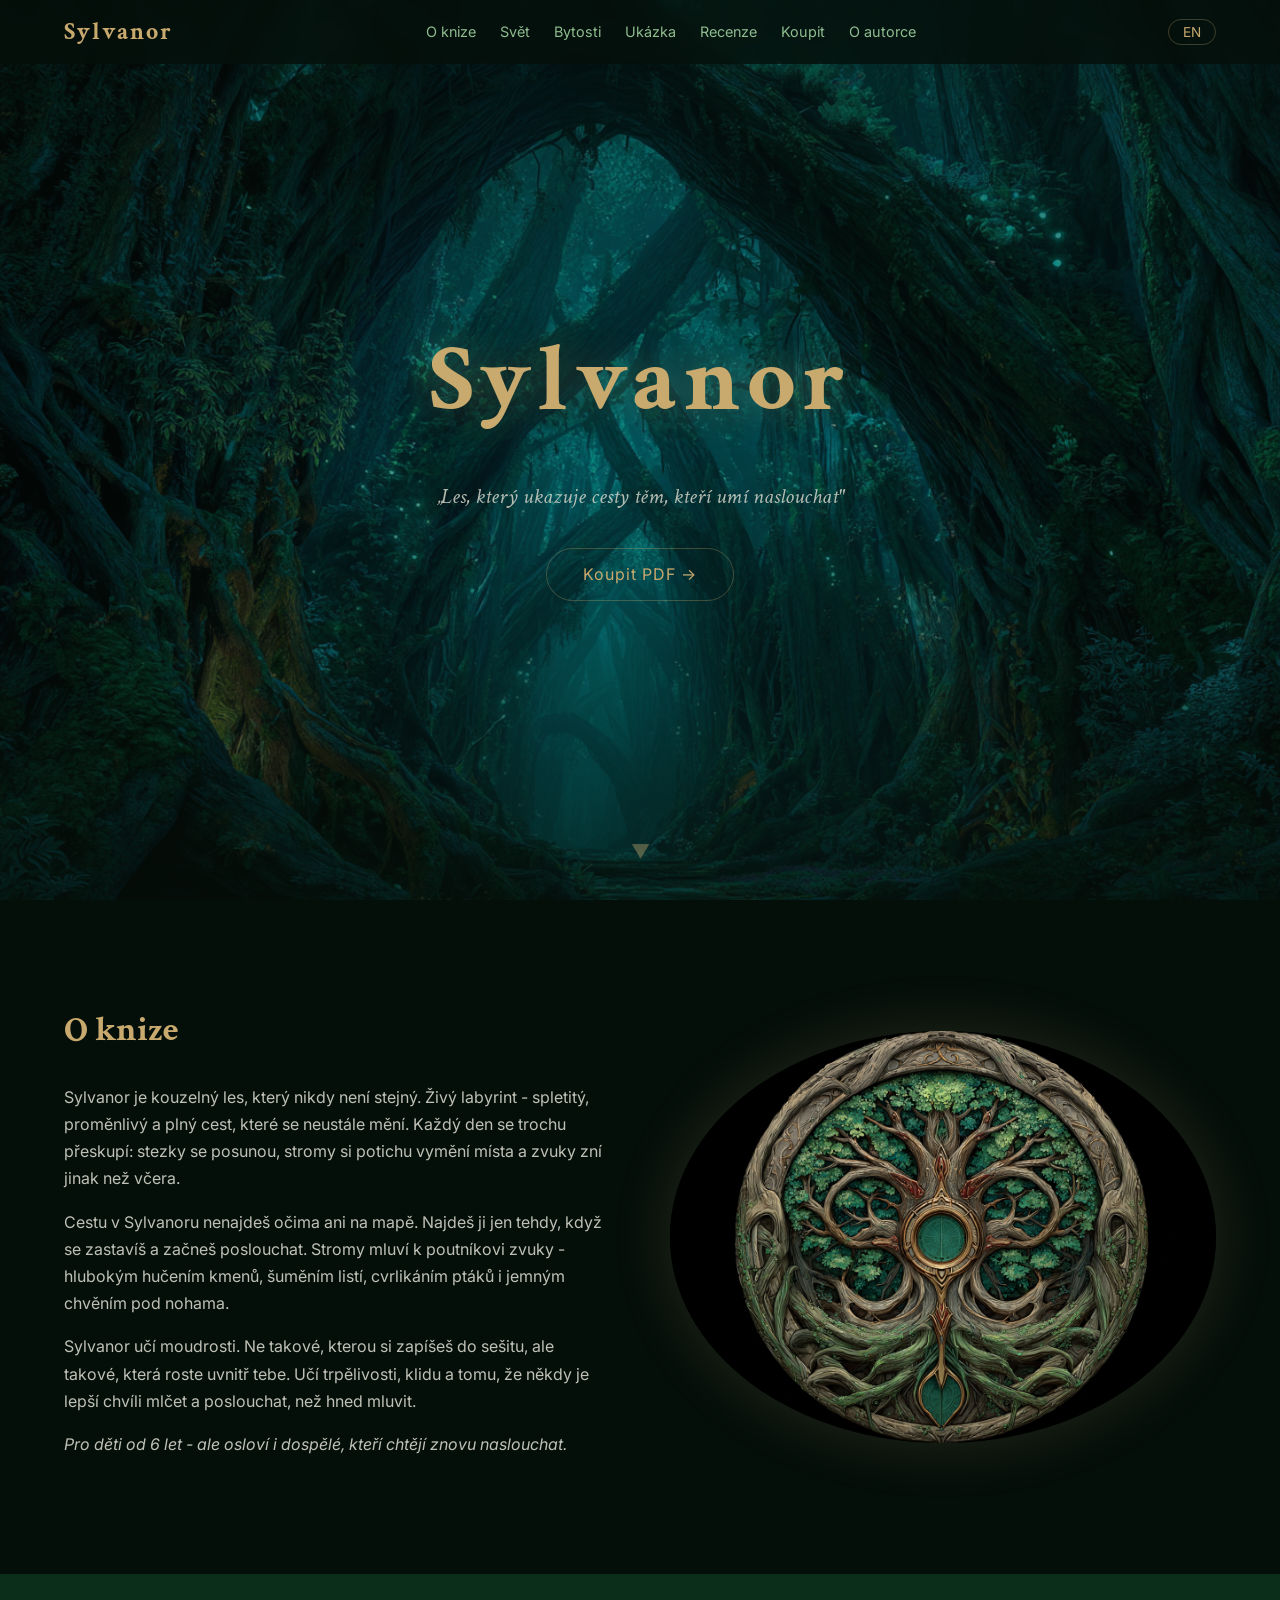
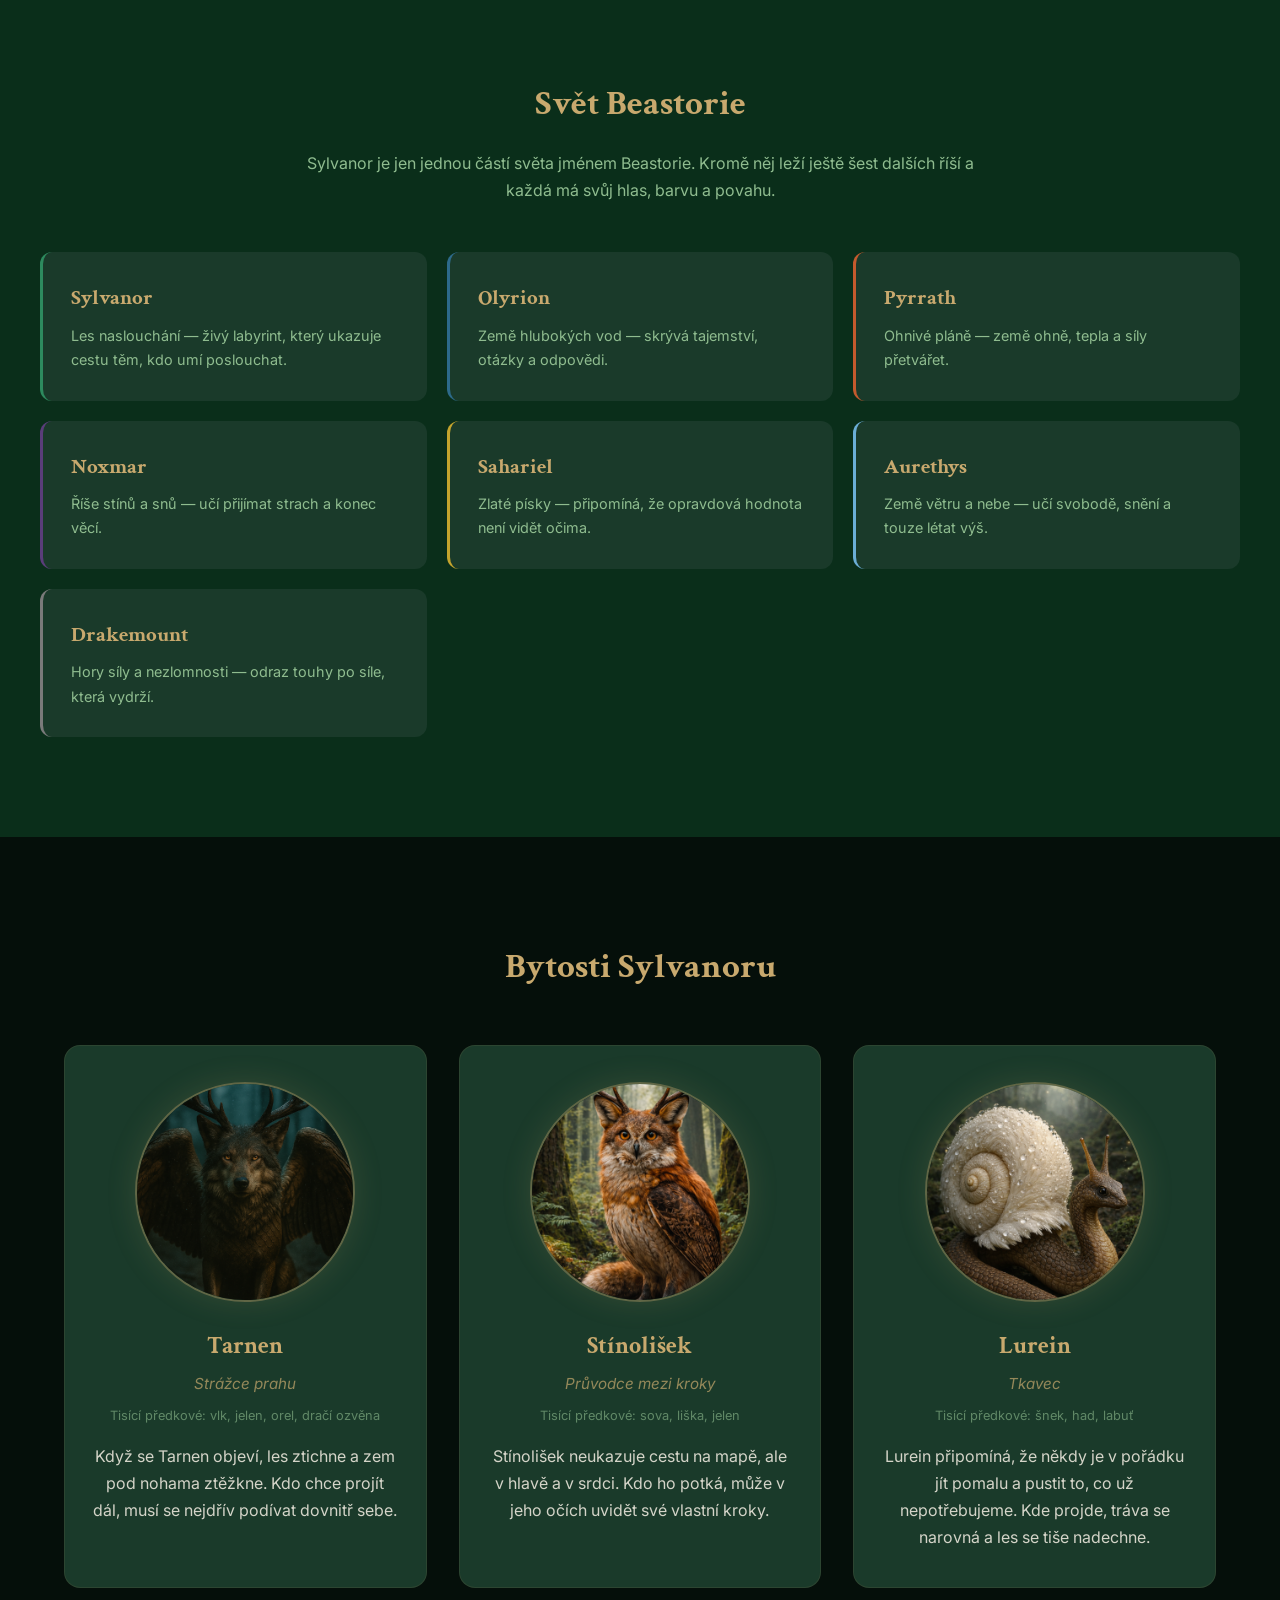
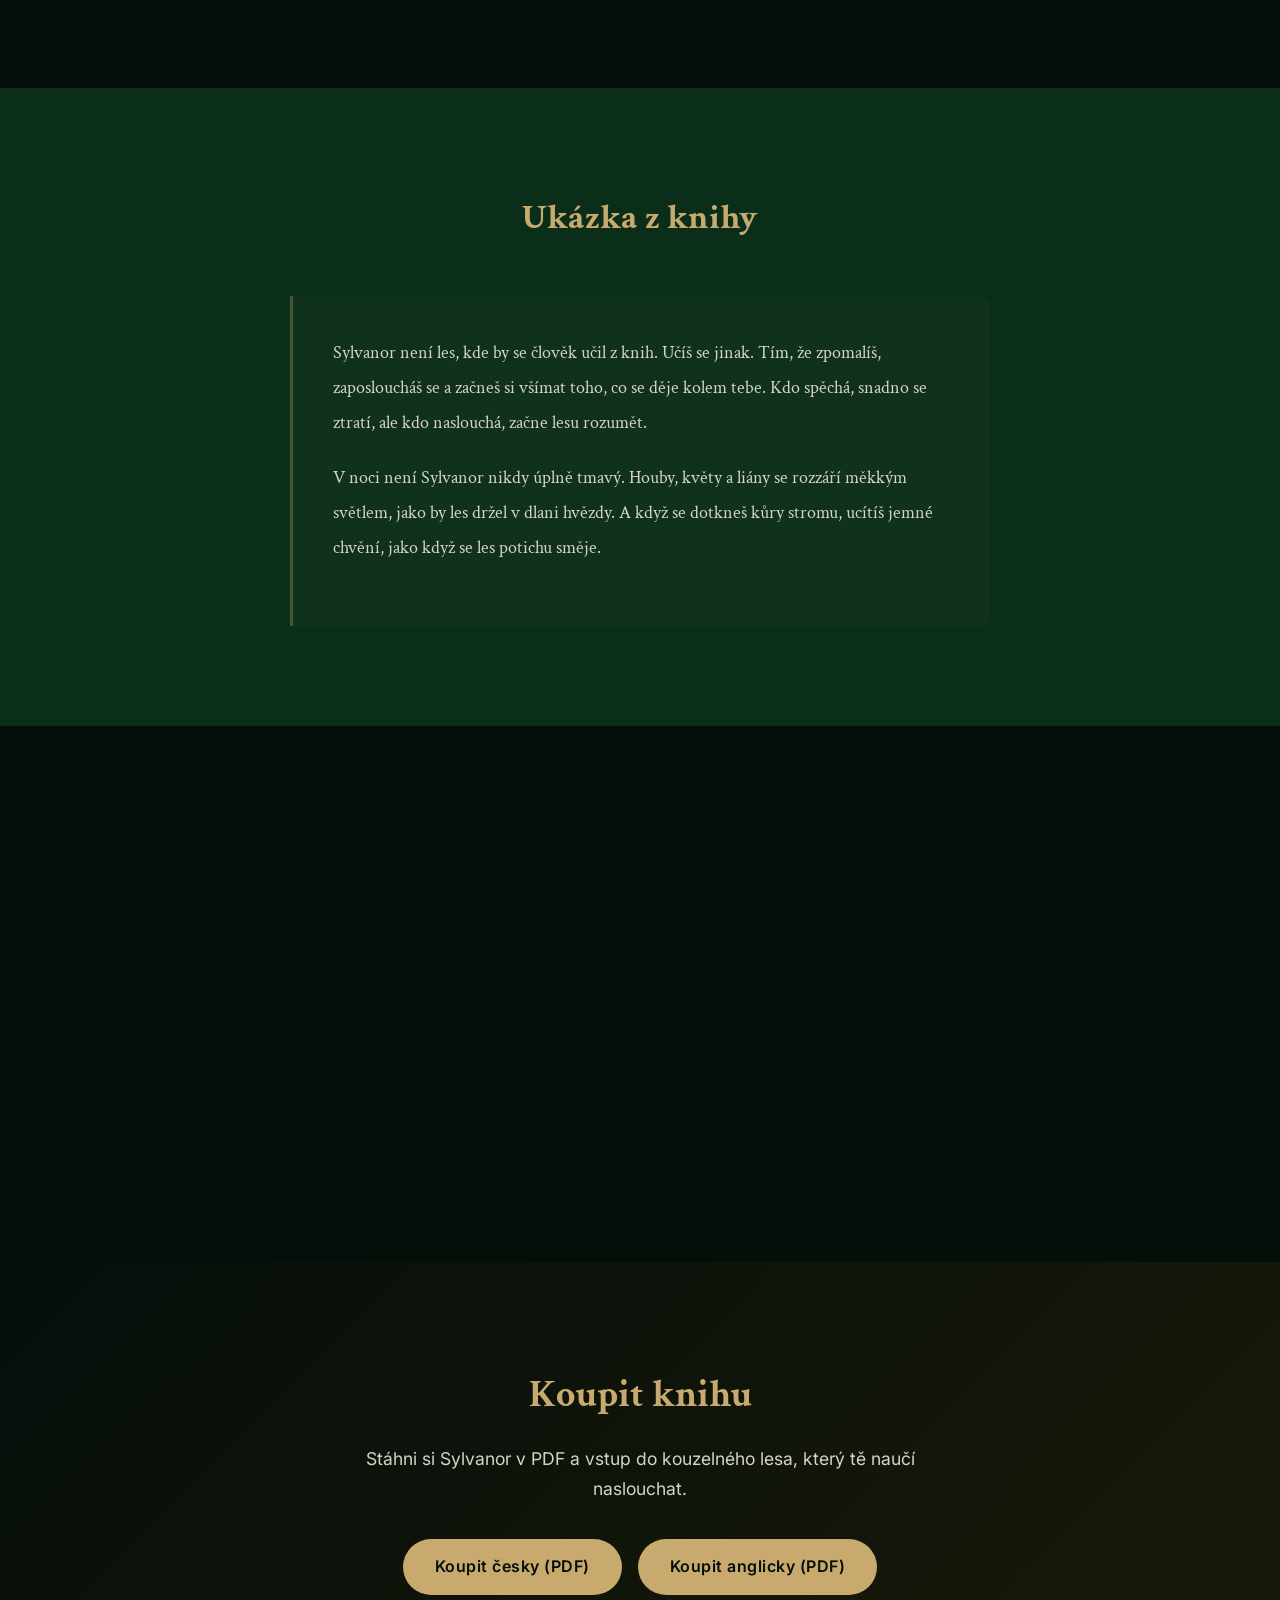
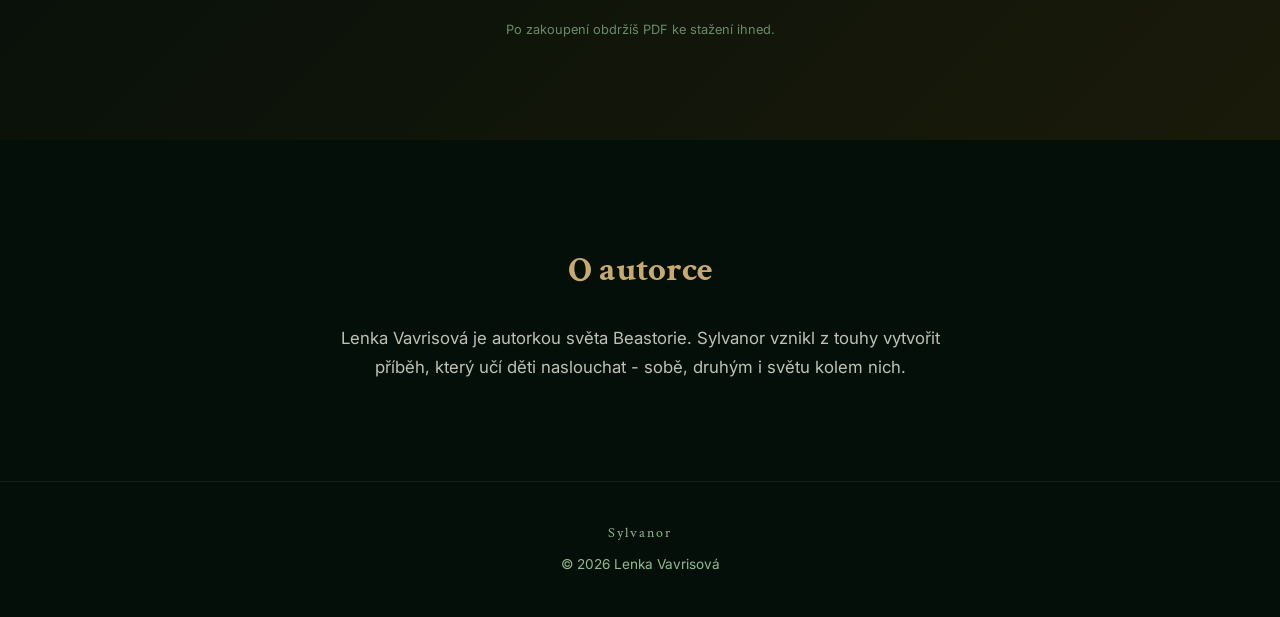
==== commit 3b080599: "fix: vyčištění textu - em dash, trpný rod, zbytečná slova Co-Authored-By: Claude Opus 4.6 (1M contex" ====
--- a/index.html
+++ b/index.html
@@ -3,8 +3,8 @@
 <head>
   <meta charset="UTF-8">
   <meta name="viewport" content="width=device-width, initial-scale=1.0">
-  <title>Sylvanor — Les, který ukazuje cesty těm, kteří umí naslouchat</title>
-  <meta name="description" content="Sylvanor — kouzelný les plný tajemných bytostí. Dětská fantasy kniha ke stažení v PDF.">
+  <title>Sylvanor - Les, který ukazuje cesty těm, kteří umí naslouchat</title>
+  <meta name="description" content="Sylvanor - kouzelný les plný tajemných bytostí. Dětská fantasy kniha ke stažení v PDF.">
   <link rel="preconnect" href="https://fonts.googleapis.com">
   <link rel="preconnect" href="https://fonts.gstatic.com" crossorigin>
   <link href="https://fonts.googleapis.com/css2?family=Crimson+Text:ital,wght@0,400;0,700;1,400&family=Inter:wght@400;600&display=swap" rel="stylesheet">
@@ -57,13 +57,13 @@
           <span class="lang-cz">O knize</span>
           <span class="lang-en">About the Book</span>
         </h2>
-        <p class="lang-cz">Sylvanor je kouzelný les, který nikdy není stejný. Je to živý lesní labyrint — spletitý, proměnlivý a plný cest, které se neustále mění. Každý den se Sylvanor trochu přeskupí: stezky se posunou, stromy si potichu vymění místa a zvuky zní jinak než včera.</p>
-        <p class="lang-en">Sylvanor is a magical forest that is never the same. It is a living forest labyrinth — intricate, ever-changing, and full of paths that constantly shift. Every day Sylvanor rearranges itself: trails move, trees quietly swap places, and sounds ring differently than yesterday.</p>
-        <p class="lang-cz">Cestu v Sylvanoru nelze najít očima ani na mapě. Najdeš ji jen tehdy, když se zastavíš a začneš poslouchat. Stromy k poutníkovi mluví zvuky — hlubokým hučením kmenů, šuměním listí, cvrlikáním ptáků i jemným chvěním pod nohama.</p>
+        <p class="lang-cz">Sylvanor je kouzelný les, který nikdy není stejný. Živý labyrint - spletitý, proměnlivý a plný cest, které se neustále mění. Každý den se trochu přeskupí: stezky se posunou, stromy si potichu vymění místa a zvuky zní jinak než včera.</p>
+        <p class="lang-en">Sylvanor is a magical forest that is never the same. A living labyrinth - intricate, ever-changing, and full of paths that constantly shift. Every day it rearranges itself: trails move, trees quietly swap places, and sounds ring differently than yesterday.</p>
+        <p class="lang-cz">Cestu v Sylvanoru nenajdeš očima ani na mapě. Najdeš ji jen tehdy, když se zastavíš a začneš poslouchat. Stromy mluví k poutníkovi zvuky - hlubokým hučením kmenů, šuměním listí, cvrlikáním ptáků i jemným chvěním pod nohama.</p>
         <p class="lang-en">You cannot find your way through Sylvanor with your eyes or a map. You find it only when you stop and begin to listen. The trees speak to travellers through sounds — the deep hum of trunks, the rustle of leaves, the chirping of birds, and a gentle vibration beneath your feet.</p>
         <p class="lang-cz">Sylvanor učí moudrosti. Ne takové, kterou si zapíšeš do sešitu, ale takové, která roste uvnitř tebe. Učí trpělivosti, klidu a tomu, že někdy je lepší chvíli mlčet a poslouchat, než hned mluvit.</p>
         <p class="lang-en">Sylvanor teaches wisdom. Not the kind you write in a notebook, but the kind that grows inside you. It teaches patience, calm, and the understanding that sometimes it is better to be quiet and listen than to speak right away.</p>
-        <p class="about-audience lang-cz">Kniha je určena dětem od 6 let, ale její poselství osloví i dospělé, kteří chtějí znovu naslouchat.</p>
+        <p class="about-audience lang-cz">Pro děti od 6 let - ale osloví i dospělé, kteří chtějí znovu naslouchat.</p>
         <p class="about-audience lang-en">Written for children ages 6 and up, but its message speaks to adults who want to learn to listen again.</p>
       </div>
       <div class="about-image">
@@ -78,7 +78,7 @@
       <span class="lang-en">The World of Beastorie</span>
     </h2>
     <p class="world-intro fade-in">
-      <span class="lang-cz">Sylvanor je jen jednou částí světa jménem Beastorie. Kromě něj existuje ještě dalších šest říší a každá z nich má svůj vlastní hlas, barvu a povahu.</span>
+      <span class="lang-cz">Sylvanor je jen jednou částí světa jménem Beastorie. Kromě něj leží ještě šest dalších říší a každá má svůj hlas, barvu a povahu.</span>
       <span class="lang-en">Sylvanor is just one part of a world called Beastorie. Beyond it lie six other realms, each with its own voice, colour, and character.</span>
     </p>
     <div class="realm-grid">
@@ -229,8 +229,8 @@
         <span class="lang-cz">O autorce</span>
         <span class="lang-en">About the Author</span>
       </h2>
-      <p class="lang-cz">Lenka Vavrisová je autorkou světa Beastorie. Sylvanor vznikl z touhy vytvořit příběh, který učí děti naslouchat — sobě, druhým i světu kolem nich.</p>
-      <p class="lang-en">Lenka Vavrisová is the creator of the world of Beastorie. Sylvanor was born from the desire to create a story that teaches children to listen — to themselves, to others, and to the world around them.</p>
+      <p class="lang-cz">Lenka Vavrisová je autorkou světa Beastorie. Sylvanor vznikl z touhy vytvořit příběh, který učí děti naslouchat - sobě, druhým i světu kolem nich.</p>
+      <p class="lang-en">Lenka Vavrisová is the creator of the world of Beastorie. Sylvanor was born from the desire to create a story that teaches children to listen - to themselves, to others, and to the world around them.</p>
     </div>
   </section>
 
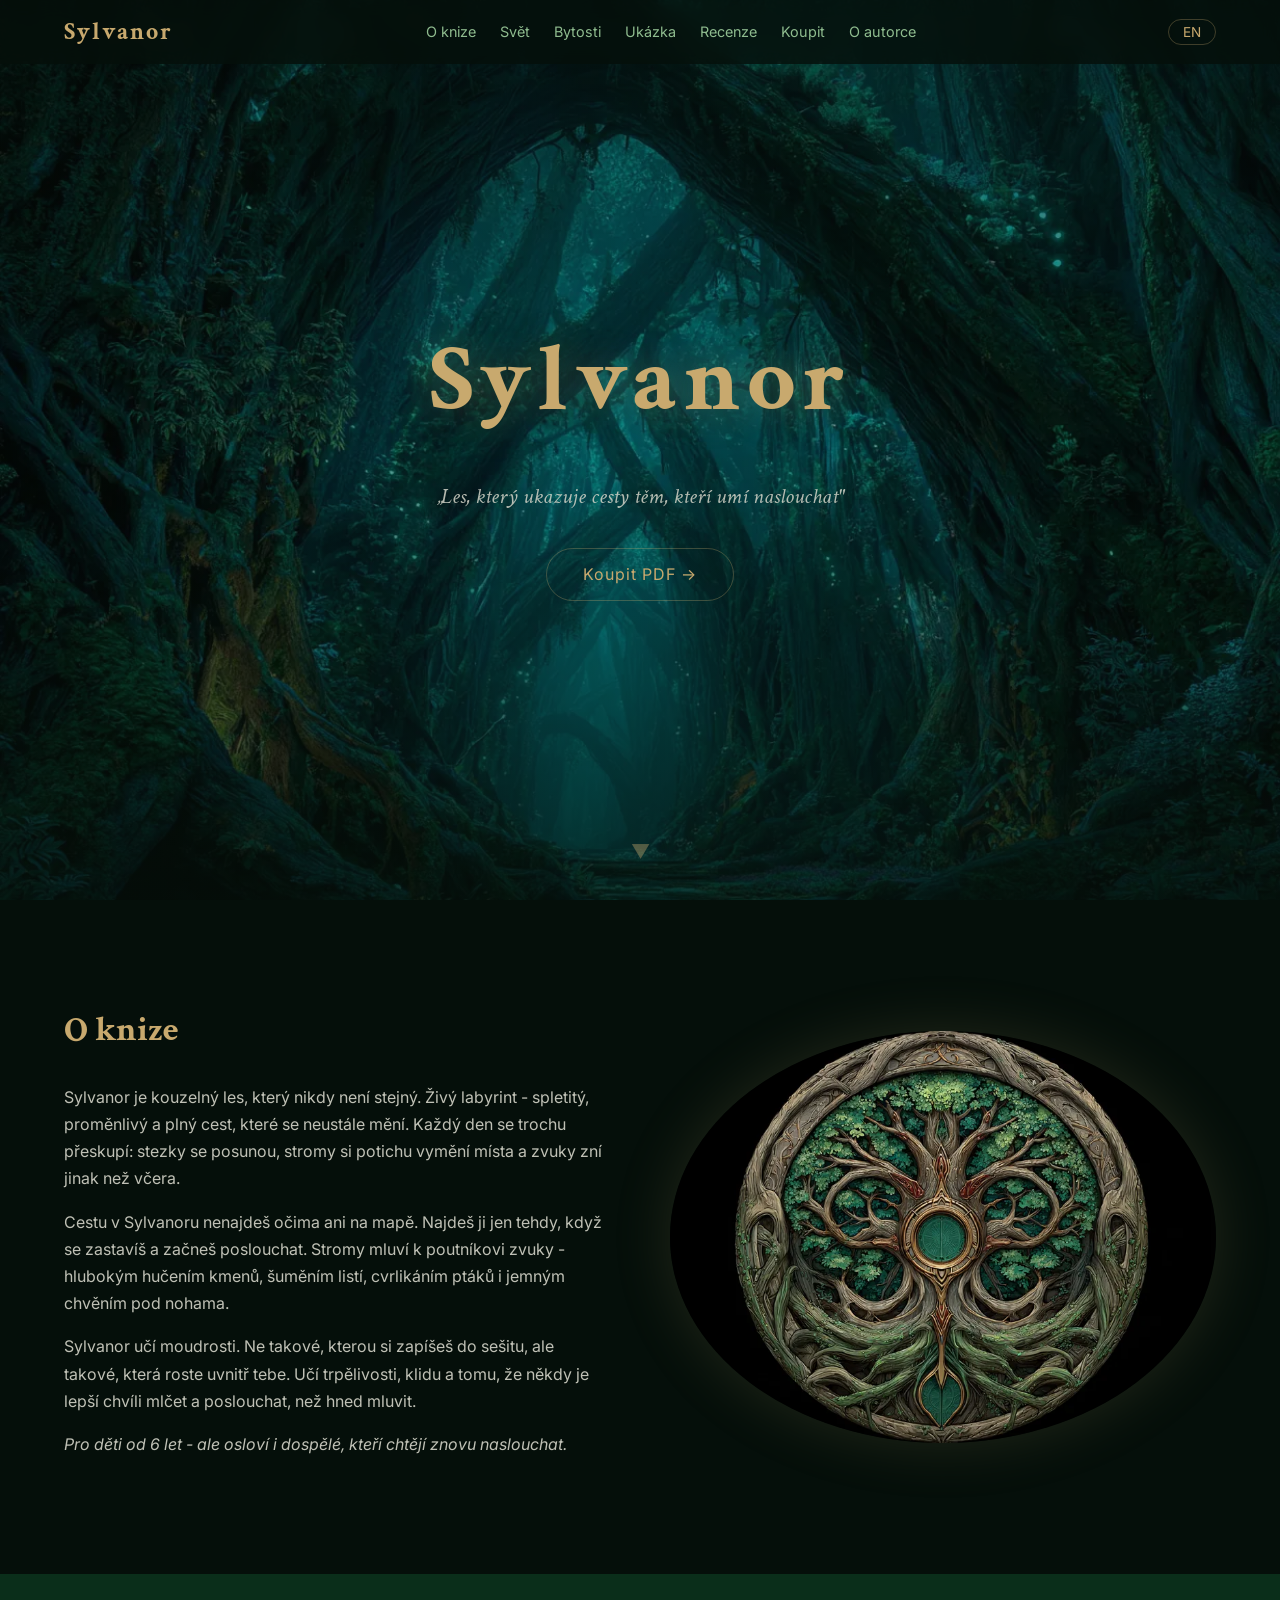
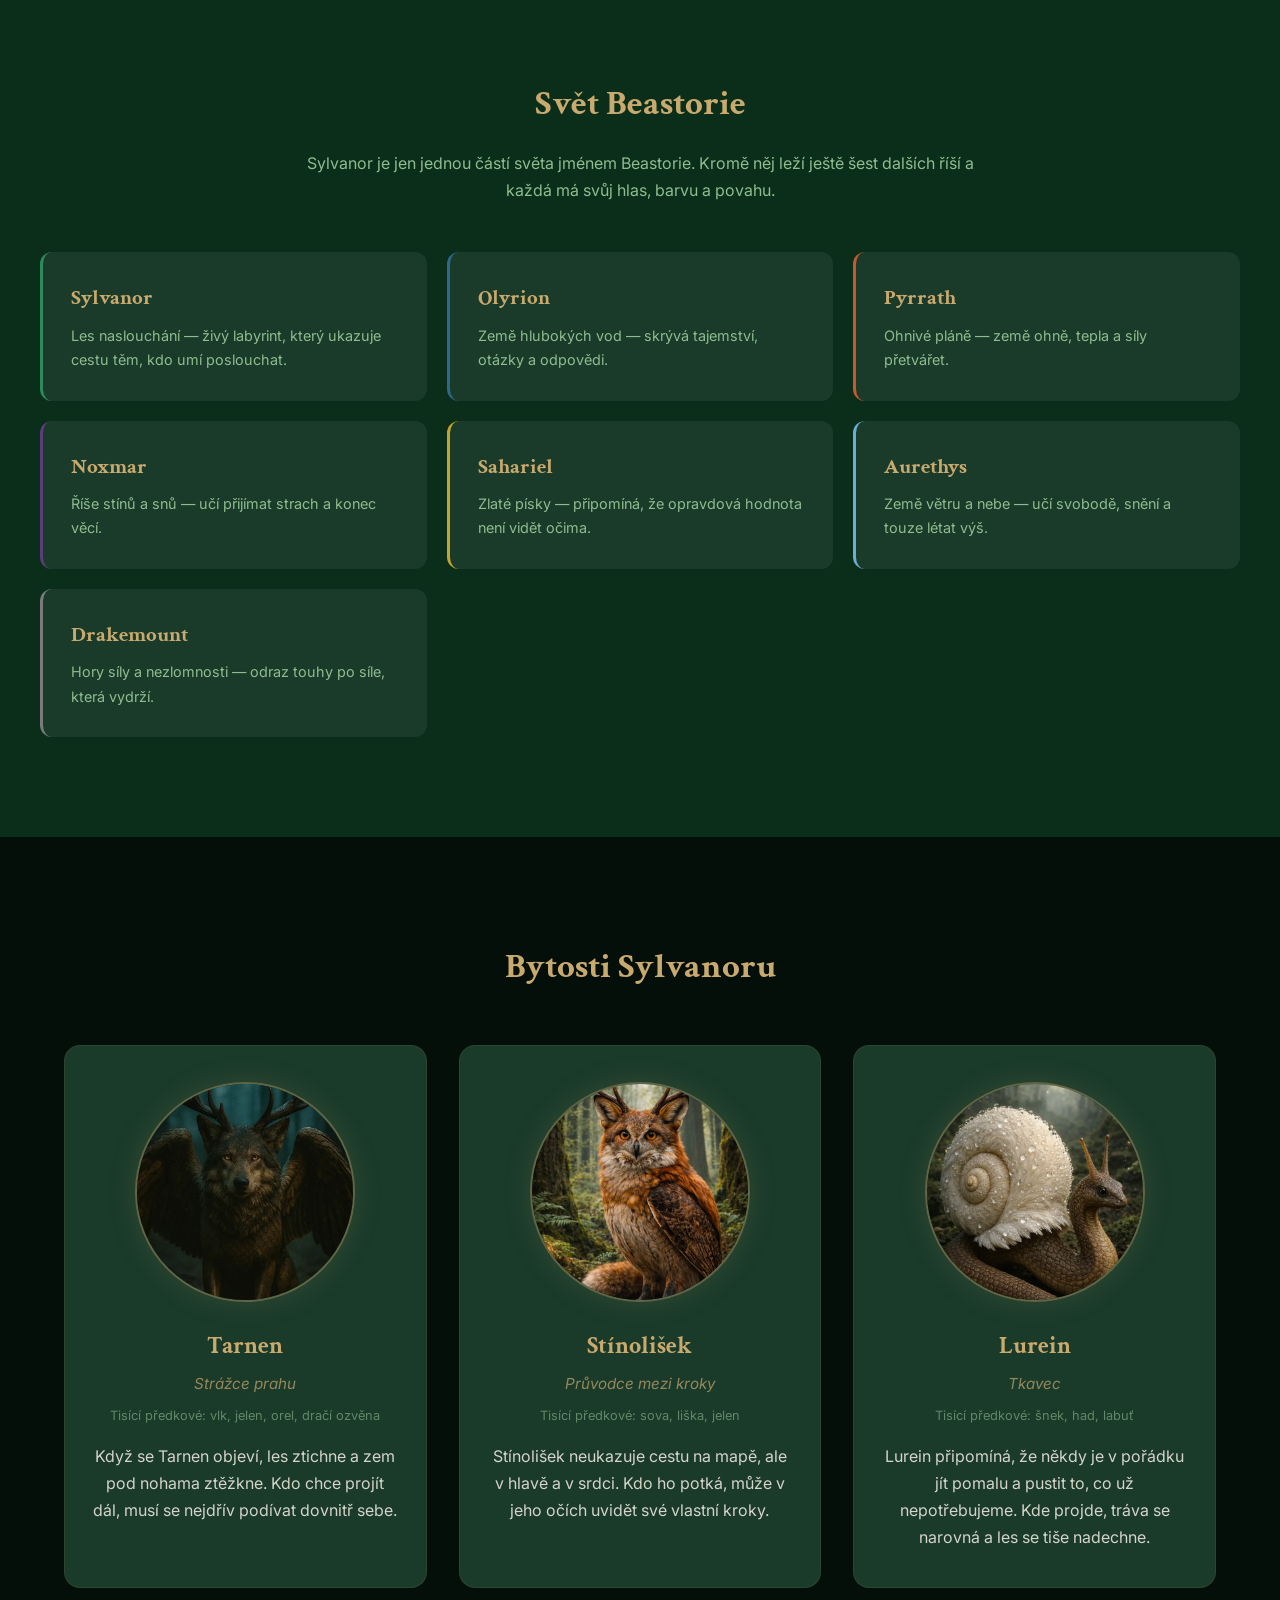
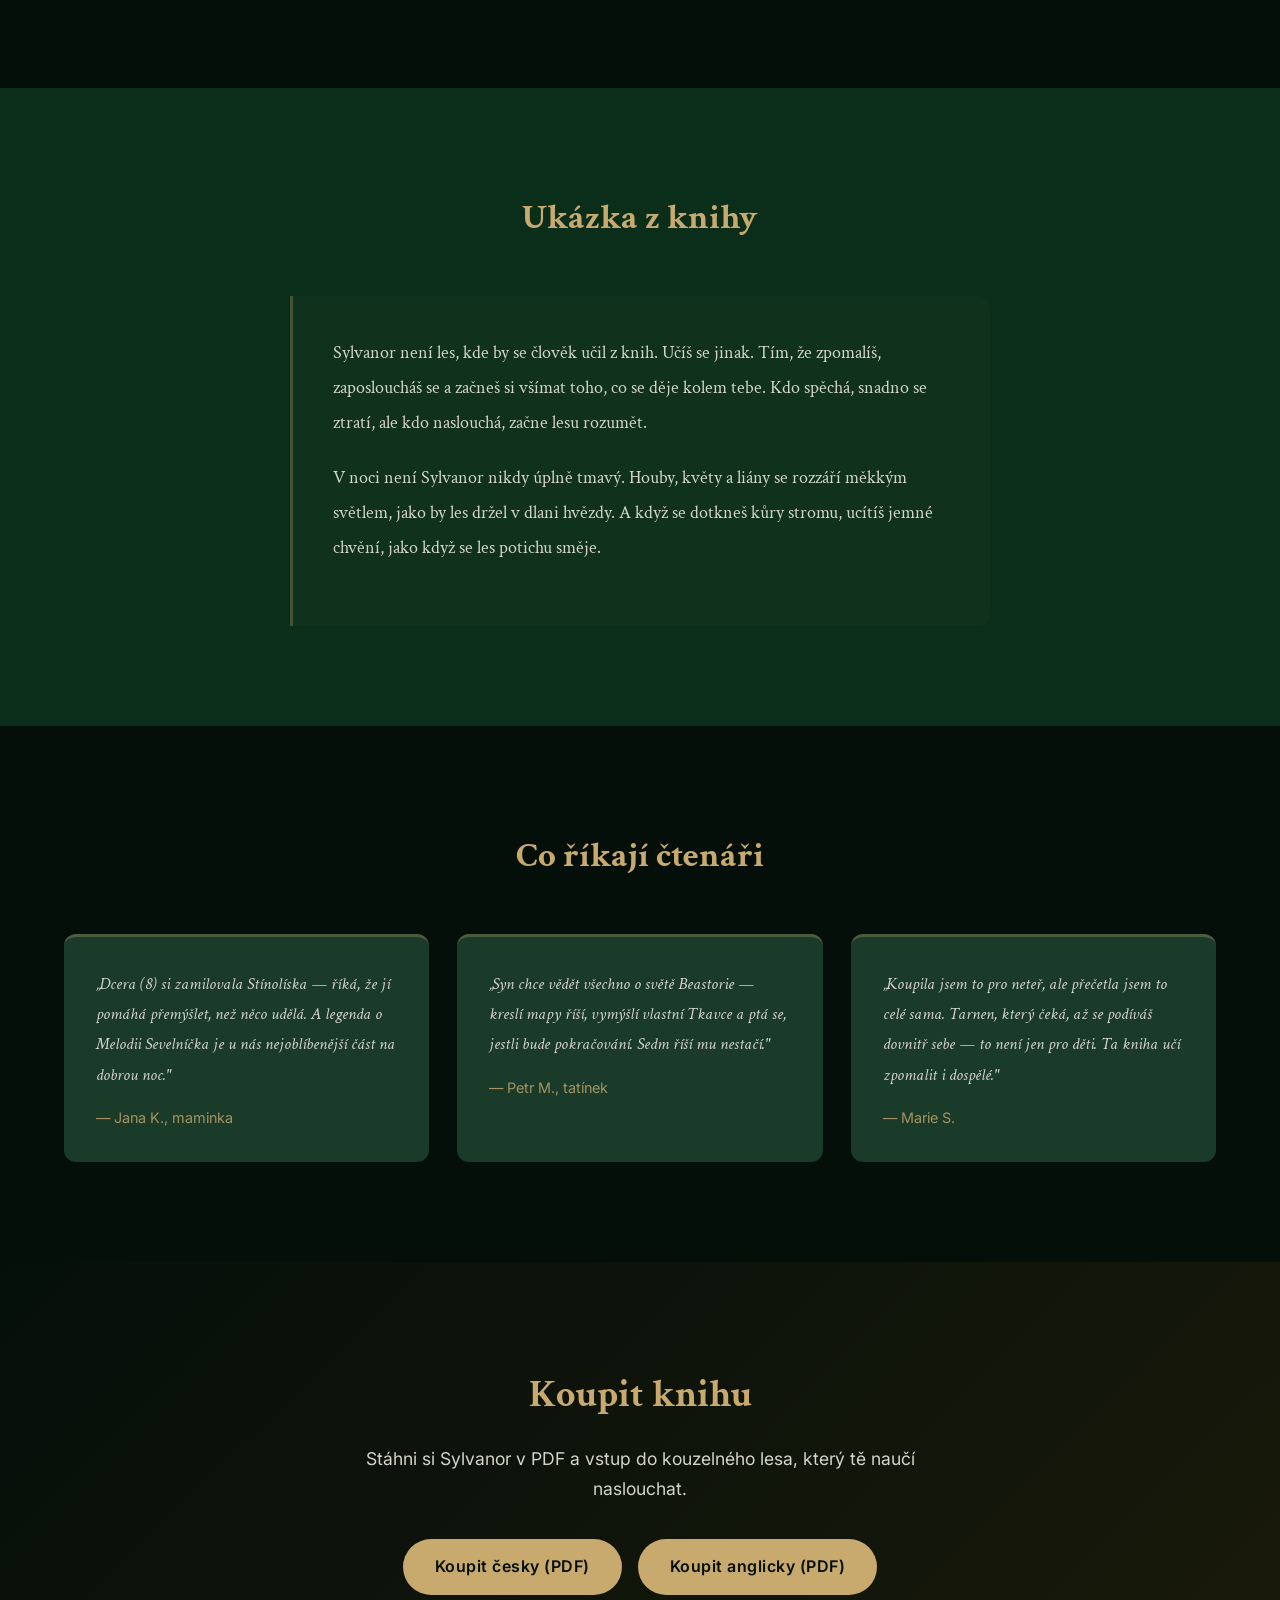
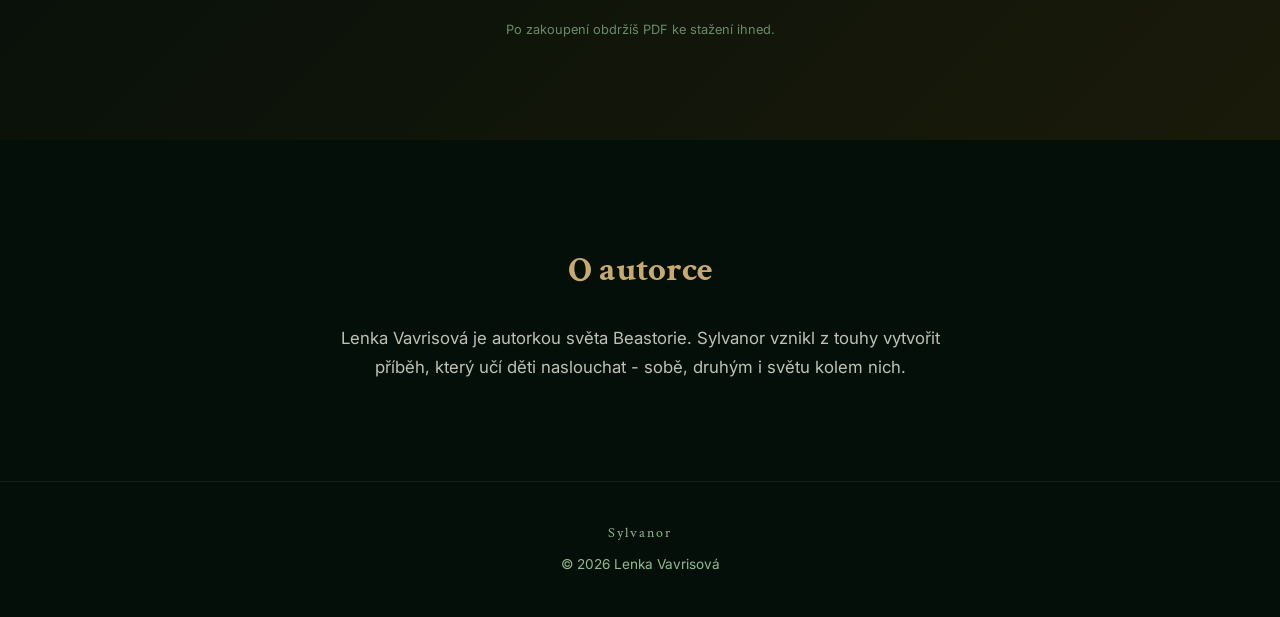
==== commit 46c17ea4: "feat(seo): technické SEO základy + komprese obrázků - obrázky převedeny na WebP (z 11,6 MB na ~0,5 M" ====
--- a/index.html
+++ b/index.html
@@ -5,6 +5,50 @@
   <meta name="viewport" content="width=device-width, initial-scale=1.0">
   <title>Sylvanor - Les, který ukazuje cesty těm, kteří umí naslouchat</title>
   <meta name="description" content="Sylvanor - kouzelný les plný tajemných bytostí. Dětská fantasy kniha ke stažení v PDF.">
+  <link rel="canonical" href="https://sylvanor.cz/">
+  <meta name="theme-color" content="#050f0a">
+  <link rel="icon" type="image/png" sizes="32x32" href="images/favicon-32.png">
+  <link rel="apple-touch-icon" href="images/apple-touch-icon.png">
+  <meta property="og:type" content="website">
+  <meta property="og:url" content="https://sylvanor.cz/">
+  <meta property="og:title" content="Sylvanor - Les, který ukazuje cesty těm, kteří umí naslouchat">
+  <meta property="og:description" content="Sylvanor - kouzelný les plný tajemných bytostí. Dětská fantasy kniha ke stažení v PDF.">
+  <meta property="og:image" content="https://sylvanor.cz/images/og-image.jpg">
+  <meta property="og:image:width" content="1200">
+  <meta property="og:image:height" content="630">
+  <meta property="og:locale" content="cs_CZ">
+  <meta property="og:locale:alternate" content="en_US">
+  <meta name="twitter:card" content="summary_large_image">
+  <link rel="preload" as="image" href="images/hero-forest.webp">
+  <script type="application/ld+json">
+  {
+    "@context": "https://schema.org",
+    "@type": "Book",
+    "name": "Sylvanor",
+    "alternateName": "Sylvanor - Les, který ukazuje cesty těm, kteří umí naslouchat",
+    "author": { "@type": "Person", "name": "Lenka Vavrisová" },
+    "description": "Sylvanor - kouzelný les plný tajemných bytostí. Dětská fantasy kniha pro děti od 6 let, ke stažení v PDF. Česky i anglicky.",
+    "bookFormat": "https://schema.org/EBook",
+    "inLanguage": ["cs", "en"],
+    "typicalAgeRange": "6+",
+    "image": "https://sylvanor.cz/images/og-image.jpg",
+    "url": "https://sylvanor.cz/",
+    "offers": [
+      {
+        "@type": "Offer",
+        "price": "199",
+        "priceCurrency": "CZK",
+        "url": "https://form.simpleshop.cz/V5B9l/buy/",
+        "availability": "https://schema.org/InStock"
+      },
+      {
+        "@type": "Offer",
+        "url": "https://vavrisova.gumroad.com/l/yztpnh",
+        "availability": "https://schema.org/InStock"
+      }
+    ]
+  }
+  </script>
   <link rel="preconnect" href="https://fonts.googleapis.com">
   <link rel="preconnect" href="https://fonts.gstatic.com" crossorigin>
   <link href="https://fonts.googleapis.com/css2?family=Crimson+Text:ital,wght@0,400;0,700;1,400&family=Inter:wght@400;600&display=swap" rel="stylesheet">
@@ -67,7 +111,7 @@
         <p class="about-audience lang-en">Written for children ages 6 and up, but its message speaks to adults who want to learn to listen again.</p>
       </div>
       <div class="about-image">
-        <img src="images/emblem.png" alt="Sylvanor emblem" loading="lazy">
+        <img src="images/emblem.webp" alt="Emblém dětské knihy Sylvanor, kouzelný les ve zlatém kruhu" width="800" height="603" loading="lazy">
       </div>
     </div>
   </section>
@@ -127,7 +171,7 @@
     </h2>
     <div class="creature-grid">
       <div class="creature-card fade-in">
-        <img src="images/tarnen.png" alt="Tarnen" class="creature-img" loading="lazy">
+        <img src="images/tarnen.webp" alt="Tarnen, strážce prahu, bytost z dětské fantasy knihy Sylvanor" class="creature-img" width="640" height="960" loading="lazy">
         <h3>Tarnen</h3>
         <p class="creature-role"><span class="lang-cz">Strážce prahu</span><span class="lang-en">Guardian of the Threshold</span></p>
         <p class="creature-ancestors"><span class="lang-cz">Tisící předkové: vlk, jelen, orel, dračí ozvěna</span><span class="lang-en">Ancient ancestors: wolf, stag, eagle, dragon echo</span></p>
@@ -135,7 +179,7 @@
         <p class="lang-en">When Tarnen appears, the forest falls silent and the ground grows heavy. To pass, one must first look within.</p>
       </div>
       <div class="creature-card fade-in">
-        <img src="images/stinolisek.png" alt="Stínolišek" class="creature-img" loading="lazy">
+        <img src="images/stinolisek.webp" alt="Stínolišek, průvodce mezi kroky, bytost z dětské fantasy knihy Sylvanor" class="creature-img" width="640" height="960" loading="lazy">
         <h3>Stínolišek</h3>
         <p class="creature-role"><span class="lang-cz">Průvodce mezi kroky</span><span class="lang-en">Guide Between Steps</span></p>
         <p class="creature-ancestors"><span class="lang-cz">Tisící předkové: sova, liška, jelen</span><span class="lang-en">Ancient ancestors: owl, fox, deer</span></p>
@@ -143,7 +187,7 @@
         <p class="lang-en">Stínolišek does not show the way on a map, but in the mind and heart. Those who meet him can see their own steps reflected in his eyes.</p>
       </div>
       <div class="creature-card fade-in">
-        <img src="images/lurein.png" alt="Lurein" class="creature-img" loading="lazy">
+        <img src="images/lurein.webp" alt="Lurein, tkavec, bytost z dětské fantasy knihy Sylvanor" class="creature-img" width="640" height="960" loading="lazy">
         <h3>Lurein</h3>
         <p class="creature-role"><span class="lang-cz">Tkavec</span><span class="lang-en">Weaver</span></p>
         <p class="creature-ancestors"><span class="lang-cz">Tisící předkové: šnek, had, labuť</span><span class="lang-en">Ancient ancestors: snail, snake, swan</span></p>
--- a/css/style.css
+++ b/css/style.css
@@ -144,7 +144,7 @@
   align-items: center;
   justify-content: center;
   text-align: center;
-  background: url('../images/hero-forest.png') center/cover no-repeat;
+  background: url('../images/hero-forest.webp') center/cover no-repeat;
   overflow: hidden;
 }
 .hero-overlay {
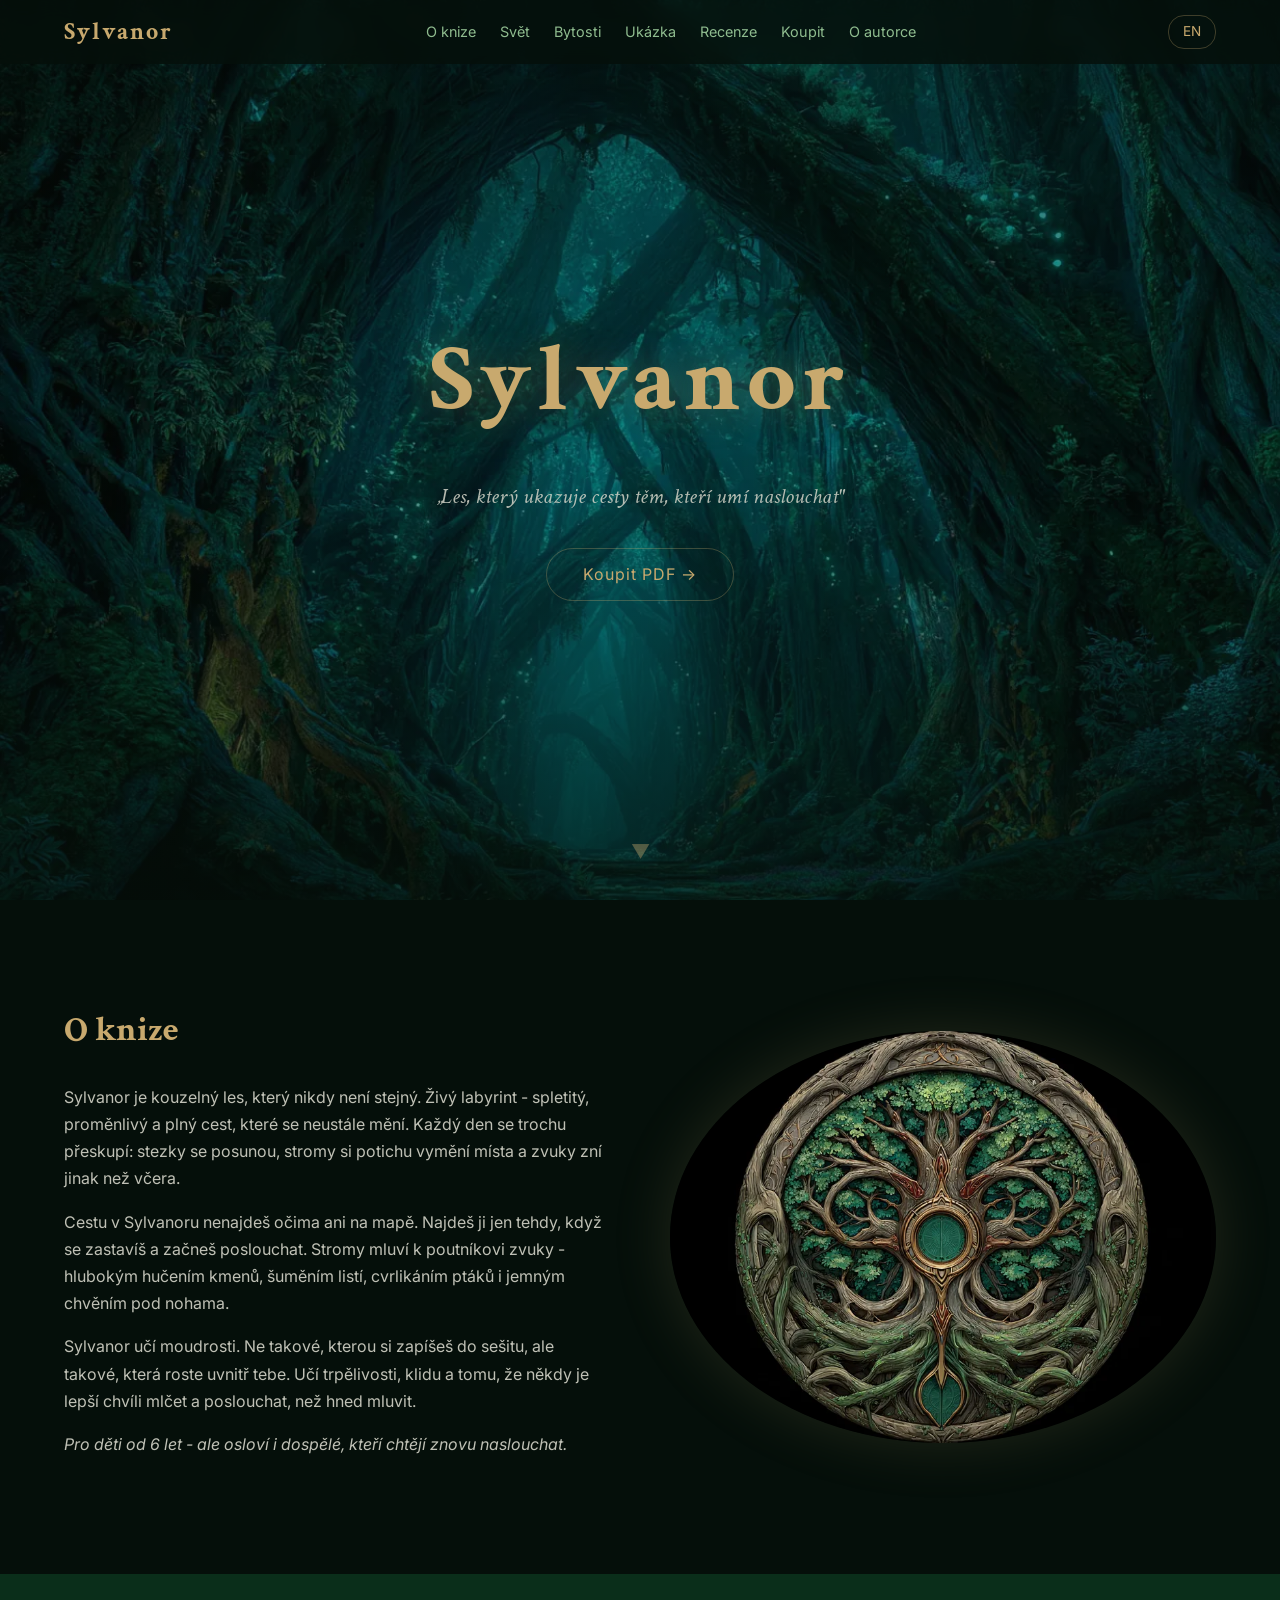
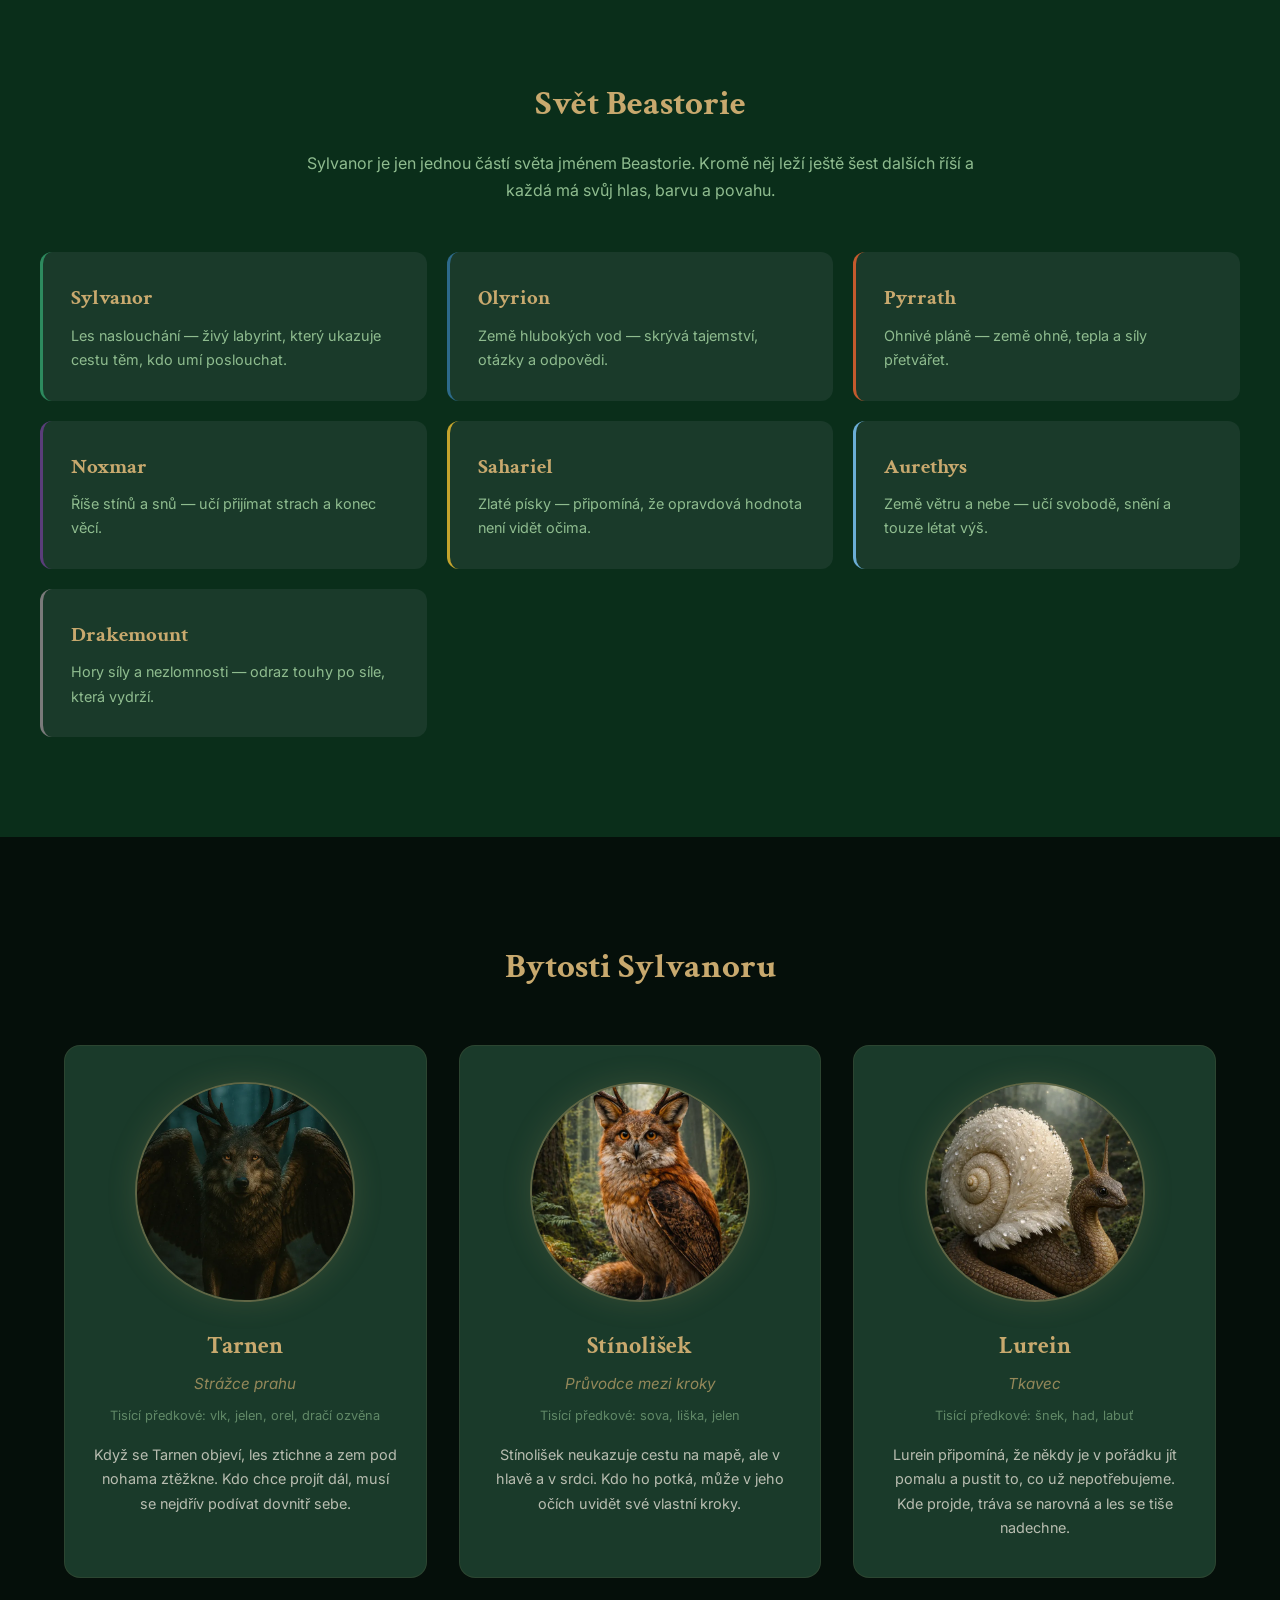
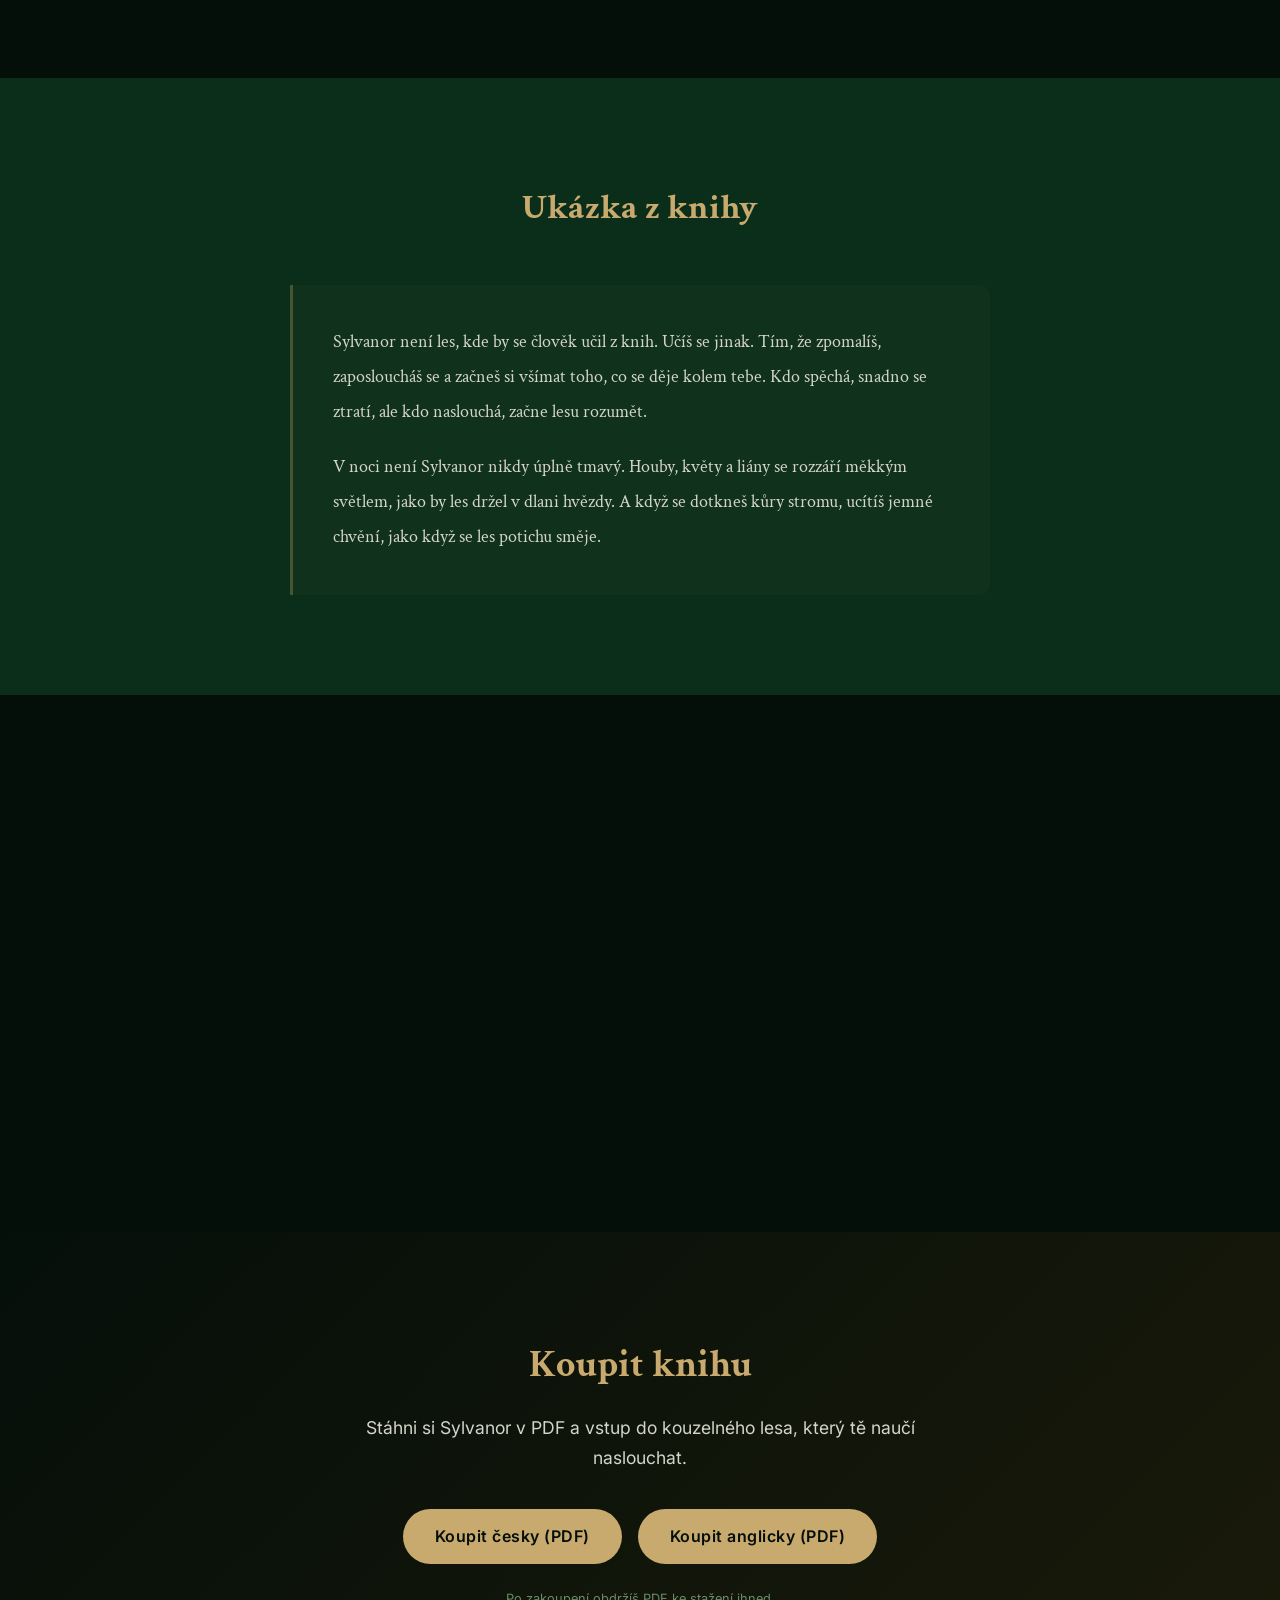
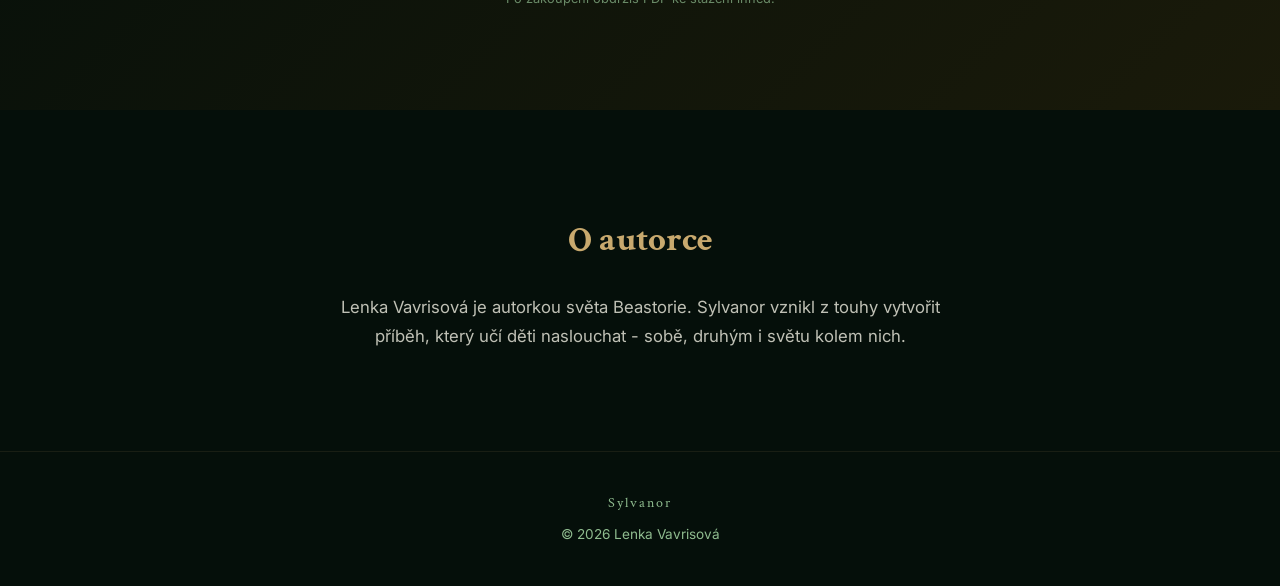
==== commit 529f9b8f: "feat(seo): oddělené jazykové verze s hreflang - kořen webu je čistě český, angličtina má vlastní URL" ====
--- a/index.html
+++ b/index.html
@@ -6,9 +6,12 @@
   <title>Sylvanor - Les, který ukazuje cesty těm, kteří umí naslouchat</title>
   <meta name="description" content="Sylvanor - kouzelný les plný tajemných bytostí. Dětská fantasy kniha ke stažení v PDF.">
   <link rel="canonical" href="https://sylvanor.cz/">
+  <link rel="alternate" hreflang="cs" href="https://sylvanor.cz/">
+  <link rel="alternate" hreflang="en" href="https://sylvanor.cz/en/">
+  <link rel="alternate" hreflang="x-default" href="https://sylvanor.cz/en/">
   <meta name="theme-color" content="#050f0a">
-  <link rel="icon" type="image/png" sizes="32x32" href="images/favicon-32.png">
-  <link rel="apple-touch-icon" href="images/apple-touch-icon.png">
+  <link rel="icon" type="image/png" sizes="32x32" href="/images/favicon-32.png">
+  <link rel="apple-touch-icon" href="/images/apple-touch-icon.png">
   <meta property="og:type" content="website">
   <meta property="og:url" content="https://sylvanor.cz/">
   <meta property="og:title" content="Sylvanor - Les, který ukazuje cesty těm, kteří umí naslouchat">
@@ -19,7 +22,7 @@
   <meta property="og:locale" content="cs_CZ">
   <meta property="og:locale:alternate" content="en_US">
   <meta name="twitter:card" content="summary_large_image">
-  <link rel="preload" as="image" href="images/hero-forest.webp">
+  <link rel="preload" as="image" href="/images/hero-forest.webp">
   <script type="application/ld+json">
   {
     "@context": "https://schema.org",
@@ -52,9 +55,9 @@
   <link rel="preconnect" href="https://fonts.googleapis.com">
   <link rel="preconnect" href="https://fonts.gstatic.com" crossorigin>
   <link href="https://fonts.googleapis.com/css2?family=Crimson+Text:ital,wght@0,400;0,700;1,400&family=Inter:wght@400;600&display=swap" rel="stylesheet">
-  <link rel="stylesheet" href="css/style.css">
+  <link rel="stylesheet" href="/css/style.css">
 </head>
-<body data-lang="cz">
+<body>
 
   <nav class="navbar" id="navbar">
     <div class="nav-container">
@@ -63,18 +66,15 @@
         <span></span><span></span><span></span>
       </button>
       <ul class="nav-links" id="nav-links">
-        <li><a href="#about"><span class="lang-cz">O knize</span><span class="lang-en">About</span></a></li>
-        <li><a href="#world"><span class="lang-cz">Svět</span><span class="lang-en">World</span></a></li>
-        <li><a href="#creatures"><span class="lang-cz">Bytosti</span><span class="lang-en">Creatures</span></a></li>
-        <li><a href="#preview"><span class="lang-cz">Ukázka</span><span class="lang-en">Preview</span></a></li>
-        <li><a href="#reviews"><span class="lang-cz">Recenze</span><span class="lang-en">Reviews</span></a></li>
-        <li><a href="#buy"><span class="lang-cz">Koupit</span><span class="lang-en">Buy</span></a></li>
-        <li><a href="#author"><span class="lang-cz">O autorce</span><span class="lang-en">Author</span></a></li>
+        <li><a href="#about">O knize</a></li>
+        <li><a href="#world">Svět</a></li>
+        <li><a href="#creatures">Bytosti</a></li>
+        <li><a href="#preview">Ukázka</a></li>
+        <li><a href="#reviews">Recenze</a></li>
+        <li><a href="#buy">Koupit</a></li>
+        <li><a href="#author">O autorce</a></li>
       </ul>
-      <button class="lang-toggle" id="lang-toggle">
-        <span class="lang-cz">EN</span>
-        <span class="lang-en">CZ</span>
-      </button>
+      <a href="/en/" class="lang-toggle" hreflang="en" lang="en">EN</a>
     </div>
   </nav>
 
@@ -82,14 +82,8 @@
     <div class="hero-overlay"></div>
     <div class="hero-content">
       <h1 class="hero-title">Sylvanor</h1>
-      <p class="hero-subtitle">
-        <span class="lang-cz">„Les, který ukazuje cesty těm, kteří umí naslouchat"</span>
-        <span class="lang-en">"The forest that reveals its paths to those who know how to listen"</span>
-      </p>
-      <a href="#buy" class="hero-cta">
-        <span class="lang-cz">Koupit PDF →</span>
-        <span class="lang-en">Buy PDF →</span>
-      </a>
+      <p class="hero-subtitle">„Les, který ukazuje cesty těm, kteří umí naslouchat"</p>
+      <a href="#buy" class="hero-cta">Koupit PDF →</a>
     </div>
     <div class="hero-scroll">▼</div>
   </section>
@@ -97,144 +91,101 @@
   <section id="about" class="section about">
     <div class="about-grid fade-in">
       <div class="about-text">
-        <h2>
-          <span class="lang-cz">O knize</span>
-          <span class="lang-en">About the Book</span>
-        </h2>
-        <p class="lang-cz">Sylvanor je kouzelný les, který nikdy není stejný. Živý labyrint - spletitý, proměnlivý a plný cest, které se neustále mění. Každý den se trochu přeskupí: stezky se posunou, stromy si potichu vymění místa a zvuky zní jinak než včera.</p>
-        <p class="lang-en">Sylvanor is a magical forest that is never the same. A living labyrinth - intricate, ever-changing, and full of paths that constantly shift. Every day it rearranges itself: trails move, trees quietly swap places, and sounds ring differently than yesterday.</p>
-        <p class="lang-cz">Cestu v Sylvanoru nenajdeš očima ani na mapě. Najdeš ji jen tehdy, když se zastavíš a začneš poslouchat. Stromy mluví k poutníkovi zvuky - hlubokým hučením kmenů, šuměním listí, cvrlikáním ptáků i jemným chvěním pod nohama.</p>
-        <p class="lang-en">You cannot find your way through Sylvanor with your eyes or a map. You find it only when you stop and begin to listen. The trees speak to travellers through sounds — the deep hum of trunks, the rustle of leaves, the chirping of birds, and a gentle vibration beneath your feet.</p>
-        <p class="lang-cz">Sylvanor učí moudrosti. Ne takové, kterou si zapíšeš do sešitu, ale takové, která roste uvnitř tebe. Učí trpělivosti, klidu a tomu, že někdy je lepší chvíli mlčet a poslouchat, než hned mluvit.</p>
-        <p class="lang-en">Sylvanor teaches wisdom. Not the kind you write in a notebook, but the kind that grows inside you. It teaches patience, calm, and the understanding that sometimes it is better to be quiet and listen than to speak right away.</p>
-        <p class="about-audience lang-cz">Pro děti od 6 let - ale osloví i dospělé, kteří chtějí znovu naslouchat.</p>
-        <p class="about-audience lang-en">Written for children ages 6 and up, but its message speaks to adults who want to learn to listen again.</p>
+        <h2>O knize</h2>
+        <p>Sylvanor je kouzelný les, který nikdy není stejný. Živý labyrint - spletitý, proměnlivý a plný cest, které se neustále mění. Každý den se trochu přeskupí: stezky se posunou, stromy si potichu vymění místa a zvuky zní jinak než včera.</p>
+        <p>Cestu v Sylvanoru nenajdeš očima ani na mapě. Najdeš ji jen tehdy, když se zastavíš a začneš poslouchat. Stromy mluví k poutníkovi zvuky - hlubokým hučením kmenů, šuměním listí, cvrlikáním ptáků i jemným chvěním pod nohama.</p>
+        <p>Sylvanor učí moudrosti. Ne takové, kterou si zapíšeš do sešitu, ale takové, která roste uvnitř tebe. Učí trpělivosti, klidu a tomu, že někdy je lepší chvíli mlčet a poslouchat, než hned mluvit.</p>
+        <p class="about-audience">Pro děti od 6 let - ale osloví i dospělé, kteří chtějí znovu naslouchat.</p>
       </div>
       <div class="about-image">
-        <img src="images/emblem.webp" alt="Emblém dětské knihy Sylvanor, kouzelný les ve zlatém kruhu" width="800" height="603" loading="lazy">
+        <img src="/images/emblem.webp" alt="Emblém dětské knihy Sylvanor, kouzelný les ve zlatém kruhu" width="800" height="603" loading="lazy">
       </div>
     </div>
   </section>
 
   <section id="world" class="section world">
-    <h2 class="fade-in">
-      <span class="lang-cz">Svět Beastorie</span>
-      <span class="lang-en">The World of Beastorie</span>
-    </h2>
-    <p class="world-intro fade-in">
-      <span class="lang-cz">Sylvanor je jen jednou částí světa jménem Beastorie. Kromě něj leží ještě šest dalších říší a každá má svůj hlas, barvu a povahu.</span>
-      <span class="lang-en">Sylvanor is just one part of a world called Beastorie. Beyond it lie six other realms, each with its own voice, colour, and character.</span>
-    </p>
+    <h2 class="fade-in">Svět Beastorie</h2>
+    <p class="world-intro fade-in">Sylvanor je jen jednou částí světa jménem Beastorie. Kromě něj leží ještě šest dalších říší a každá má svůj hlas, barvu a povahu.</p>
     <div class="realm-grid">
       <div class="realm-card fade-in" style="--accent: #2d8a5e">
         <h3>Sylvanor</h3>
-        <p class="lang-cz">Les naslouchání — živý labyrint, který ukazuje cestu těm, kdo umí poslouchat.</p>
-        <p class="lang-en">The Forest of Listening — a living labyrinth that reveals its paths to those who listen.</p>
+        <p>Les naslouchání — živý labyrint, který ukazuje cestu těm, kdo umí poslouchat.</p>
       </div>
       <div class="realm-card fade-in" style="--accent: #2d6a8a">
         <h3>Olyrion</h3>
-        <p class="lang-cz">Země hlubokých vod — skrývá tajemství, otázky a odpovědi.</p>
-        <p class="lang-en">Land of Deep Waters — hiding secrets, questions, and answers.</p>
+        <p>Země hlubokých vod — skrývá tajemství, otázky a odpovědi.</p>
       </div>
       <div class="realm-card fade-in" style="--accent: #c45a2d">
         <h3>Pyrrath</h3>
-        <p class="lang-cz">Ohnivé pláně — země ohně, tepla a síly přetvářet.</p>
-        <p class="lang-en">The Fiery Plains — a land of fire, warmth, and the power to transform.</p>
+        <p>Ohnivé pláně — země ohně, tepla a síly přetvářet.</p>
       </div>
       <div class="realm-card fade-in" style="--accent: #5a3d7a">
         <h3>Noxmar</h3>
-        <p class="lang-cz">Říše stínů a snů — učí přijímat strach a konec věcí.</p>
-        <p class="lang-en">Realm of Shadows and Dreams — teaches acceptance of fear and endings.</p>
+        <p>Říše stínů a snů — učí přijímat strach a konec věcí.</p>
       </div>
       <div class="realm-card fade-in" style="--accent: #c4a42d">
         <h3>Sahariel</h3>
-        <p class="lang-cz">Zlaté písky — připomíná, že opravdová hodnota není vidět očima.</p>
-        <p class="lang-en">Golden Sands — a reminder that true value cannot be seen with the eyes.</p>
+        <p>Zlaté písky — připomíná, že opravdová hodnota není vidět očima.</p>
       </div>
       <div class="realm-card fade-in" style="--accent: #6baed6">
         <h3>Aurethys</h3>
-        <p class="lang-cz">Země větru a nebe — učí svobodě, snění a touze létat výš.</p>
-        <p class="lang-en">Land of Wind and Sky — teaches freedom, dreams, and the desire to fly higher.</p>
+        <p>Země větru a nebe — učí svobodě, snění a touze létat výš.</p>
       </div>
       <div class="realm-card fade-in" style="--accent: #7a7a7a">
         <h3>Drakemount</h3>
-        <p class="lang-cz">Hory síly a nezlomnosti — odraz touhy po síle, která vydrží.</p>
-        <p class="lang-en">Mountains of Strength — a reflection of the desire for enduring strength.</p>
+        <p>Hory síly a nezlomnosti — odraz touhy po síle, která vydrží.</p>
       </div>
     </div>
   </section>
 
   <section id="creatures" class="section creatures">
-    <h2 class="fade-in">
-      <span class="lang-cz">Bytosti Sylvanoru</span>
-      <span class="lang-en">Creatures of Sylvanor</span>
-    </h2>
+    <h2 class="fade-in">Bytosti Sylvanoru</h2>
     <div class="creature-grid">
       <div class="creature-card fade-in">
-        <img src="images/tarnen.webp" alt="Tarnen, strážce prahu, bytost z dětské fantasy knihy Sylvanor" class="creature-img" width="640" height="960" loading="lazy">
+        <img src="/images/tarnen.webp" alt="Tarnen, strážce prahu, bytost z dětské fantasy knihy Sylvanor" class="creature-img" width="640" height="960" loading="lazy">
         <h3>Tarnen</h3>
-        <p class="creature-role"><span class="lang-cz">Strážce prahu</span><span class="lang-en">Guardian of the Threshold</span></p>
-        <p class="creature-ancestors"><span class="lang-cz">Tisící předkové: vlk, jelen, orel, dračí ozvěna</span><span class="lang-en">Ancient ancestors: wolf, stag, eagle, dragon echo</span></p>
-        <p class="lang-cz">Když se Tarnen objeví, les ztichne a zem pod nohama ztěžkne. Kdo chce projít dál, musí se nejdřív podívat dovnitř sebe.</p>
-        <p class="lang-en">When Tarnen appears, the forest falls silent and the ground grows heavy. To pass, one must first look within.</p>
+        <p class="creature-role">Strážce prahu</p>
+        <p class="creature-ancestors">Tisící předkové: vlk, jelen, orel, dračí ozvěna</p>
+        <p>Když se Tarnen objeví, les ztichne a zem pod nohama ztěžkne. Kdo chce projít dál, musí se nejdřív podívat dovnitř sebe.</p>
       </div>
       <div class="creature-card fade-in">
-        <img src="images/stinolisek.webp" alt="Stínolišek, průvodce mezi kroky, bytost z dětské fantasy knihy Sylvanor" class="creature-img" width="640" height="960" loading="lazy">
+        <img src="/images/stinolisek.webp" alt="Stínolišek, průvodce mezi kroky, bytost z dětské fantasy knihy Sylvanor" class="creature-img" width="640" height="960" loading="lazy">
         <h3>Stínolišek</h3>
-        <p class="creature-role"><span class="lang-cz">Průvodce mezi kroky</span><span class="lang-en">Guide Between Steps</span></p>
-        <p class="creature-ancestors"><span class="lang-cz">Tisící předkové: sova, liška, jelen</span><span class="lang-en">Ancient ancestors: owl, fox, deer</span></p>
-        <p class="lang-cz">Stínolišek neukazuje cestu na mapě, ale v hlavě a v srdci. Kdo ho potká, může v jeho očích uvidět své vlastní kroky.</p>
-        <p class="lang-en">Stínolišek does not show the way on a map, but in the mind and heart. Those who meet him can see their own steps reflected in his eyes.</p>
+        <p class="creature-role">Průvodce mezi kroky</p>
+        <p class="creature-ancestors">Tisící předkové: sova, liška, jelen</p>
+        <p>Stínolišek neukazuje cestu na mapě, ale v hlavě a v srdci. Kdo ho potká, může v jeho očích uvidět své vlastní kroky.</p>
       </div>
       <div class="creature-card fade-in">
-        <img src="images/lurein.webp" alt="Lurein, tkavec, bytost z dětské fantasy knihy Sylvanor" class="creature-img" width="640" height="960" loading="lazy">
+        <img src="/images/lurein.webp" alt="Lurein, tkavec, bytost z dětské fantasy knihy Sylvanor" class="creature-img" width="640" height="960" loading="lazy">
         <h3>Lurein</h3>
-        <p class="creature-role"><span class="lang-cz">Tkavec</span><span class="lang-en">Weaver</span></p>
-        <p class="creature-ancestors"><span class="lang-cz">Tisící předkové: šnek, had, labuť</span><span class="lang-en">Ancient ancestors: snail, snake, swan</span></p>
-        <p class="lang-cz">Lurein připomíná, že někdy je v pořádku jít pomalu a pustit to, co už nepotřebujeme. Kde projde, tráva se narovná a les se tiše nadechne.</p>
-        <p class="lang-en">Lurein reminds us that sometimes it is okay to go slowly and let go of what we no longer need. Where he passes, the grass straightens and the forest quietly breathes in.</p>
+        <p class="creature-role">Tkavec</p>
+        <p class="creature-ancestors">Tisící předkové: šnek, had, labuť</p>
+        <p>Lurein připomíná, že někdy je v pořádku jít pomalu a pustit to, co už nepotřebujeme. Kde projde, tráva se narovná a les se tiše nadechne.</p>
       </div>
     </div>
   </section>
 
   <section id="preview" class="section preview">
-    <h2 class="fade-in">
-      <span class="lang-cz">Ukázka z knihy</span>
-      <span class="lang-en">Book Preview</span>
-    </h2>
+    <h2 class="fade-in">Ukázka z knihy</h2>
     <blockquote class="preview-quote fade-in">
-      <p class="lang-cz">Sylvanor není les, kde by se člověk učil z knih. Učíš se jinak. Tím, že zpomalíš, zaposloucháš se a začneš si všímat toho, co se děje kolem tebe. Kdo spěchá, snadno se ztratí, ale kdo naslouchá, začne lesu rozumět.</p>
-      <p class="lang-en">Sylvanor is not a forest where you learn from books. You learn differently. By slowing down, listening closely, and noticing what is happening around you. Those who rush easily get lost, but those who listen begin to understand the forest.</p>
-      <p class="lang-cz">V noci není Sylvanor nikdy úplně tmavý. Houby, květy a liány se rozzáří měkkým světlem, jako by les držel v dlani hvězdy. A když se dotkneš kůry stromu, ucítíš jemné chvění, jako když se les potichu směje.</p>
-      <p class="lang-en">At night, Sylvanor is never truly dark. Mushrooms, flowers, and vines glow with soft light, as if the forest holds stars in its palms. And when you touch the bark of a tree, you feel a gentle trembling, as though the forest is quietly laughing.</p>
+      <p>Sylvanor není les, kde by se člověk učil z knih. Učíš se jinak. Tím, že zpomalíš, zaposloucháš se a začneš si všímat toho, co se děje kolem tebe. Kdo spěchá, snadno se ztratí, ale kdo naslouchá, začne lesu rozumět.</p>
+      <p>V noci není Sylvanor nikdy úplně tmavý. Houby, květy a liány se rozzáří měkkým světlem, jako by les držel v dlani hvězdy. A když se dotkneš kůry stromu, ucítíš jemné chvění, jako když se les potichu směje.</p>
     </blockquote>
   </section>
 
   <section id="reviews" class="section reviews">
-    <h2 class="fade-in">
-      <span class="lang-cz">Co říkají čtenáři</span>
-      <span class="lang-en">What Readers Say</span>
-    </h2>
+    <h2 class="fade-in">Co říkají čtenáři</h2>
     <div class="review-grid">
       <div class="review-card fade-in">
-        <p class="review-text">
-          <span class="lang-cz">„Dcera (8) si zamilovala Stínolíska — říká, že jí pomáhá přemýšlet, než něco udělá. A legenda o Melodii Sevelníčka je u nás nejoblíbenější část na dobrou noc."</span>
-          <span class="lang-en">"My daughter (8) fell in love with Stínolišek — she says he helps her think before she acts. And the Legend of Sevelníček's Melody is our favourite bedtime story."</span>
-        </p>
-        <p class="review-author">— Jana K., <span class="lang-cz">maminka</span><span class="lang-en">mother</span></p>
+        <p class="review-text">„Dcera (8) si zamilovala Stínolíska — říká, že jí pomáhá přemýšlet, než něco udělá. A legenda o Melodii Sevelníčka je u nás nejoblíbenější část na dobrou noc."</p>
+        <p class="review-author">— Jana K., maminka</p>
       </div>
       <div class="review-card fade-in">
-        <p class="review-text">
-          <span class="lang-cz">„Syn chce vědět všechno o světě Beastorie — kreslí mapy říší, vymýšlí vlastní Tkavce a ptá se, jestli bude pokračování. Sedm říší mu nestačí."</span>
-          <span class="lang-en">"My son wants to know everything about Beastorie — he draws maps of the realms, invents his own Weavers, and keeps asking if there will be a sequel. Seven realms aren't enough for him."</span>
-        </p>
-        <p class="review-author">— Petr M., <span class="lang-cz">tatínek</span><span class="lang-en">father</span></p>
+        <p class="review-text">„Syn chce vědět všechno o světě Beastorie — kreslí mapy říší, vymýšlí vlastní Tkavce a ptá se, jestli bude pokračování. Sedm říší mu nestačí."</p>
+        <p class="review-author">— Petr M., tatínek</p>
       </div>
       <div class="review-card fade-in">
-        <p class="review-text">
-          <span class="lang-cz">„Koupila jsem to pro neteř, ale přečetla jsem to celé sama. Tarnen, který čeká, až se podíváš dovnitř sebe — to není jen pro děti. Ta kniha učí zpomalit i dospělé."</span>
-          <span class="lang-en">"I bought it for my niece, but read it cover to cover myself. Tarnen, who waits until you look within — that's not just for children. This book teaches adults to slow down too."</span>
-        </p>
+        <p class="review-text">„Koupila jsem to pro neteř, ale přečetla jsem to celé sama. Tarnen, který čeká, až se podíváš dovnitř sebe — to není jen pro děti. Ta kniha učí zpomalit i dospělé."</p>
         <p class="review-author">— Marie S.</p>
       </div>
     </div>
@@ -242,39 +193,20 @@
 
   <section id="buy" class="section buy">
     <div class="buy-content fade-in">
-      <h2>
-        <span class="lang-cz">Koupit knihu</span>
-        <span class="lang-en">Buy the Book</span>
-      </h2>
-      <p class="buy-description">
-        <span class="lang-cz">Stáhni si Sylvanor v PDF a vstup do kouzelného lesa, který tě naučí naslouchat.</span>
-        <span class="lang-en">Download Sylvanor as a PDF and step into the magical forest that teaches you to listen.</span>
-      </p>
+      <h2>Koupit knihu</h2>
+      <p class="buy-description">Stáhni si Sylvanor v PDF a vstup do kouzelného lesa, který tě naučí naslouchat.</p>
       <div class="buy-buttons">
-        <a href="https://form.simpleshop.cz/V5B9l/buy/" target="_blank" rel="noopener" class="buy-btn buy-btn-primary">
-          <span class="lang-cz">Koupit česky (PDF)</span>
-          <span class="lang-en">Buy in Czech (PDF)</span>
-        </a>
-        <a href="https://vavrisova.gumroad.com/l/yztpnh" target="_blank" rel="noopener" class="buy-btn buy-btn-primary">
-          <span class="lang-cz">Koupit anglicky (PDF)</span>
-          <span class="lang-en">Buy in English (PDF)</span>
-        </a>
-      </div>
-      <p class="buy-note">
-        <span class="lang-cz">Po zakoupení obdržíš PDF ke stažení ihned.</span>
-        <span class="lang-en">After purchase you will receive the PDF for instant download.</span>
-      </p>
+        <a href="https://form.simpleshop.cz/V5B9l/buy/" target="_blank" rel="noopener" class="buy-btn buy-btn-primary">Koupit česky (PDF)</a>
+        <a href="https://vavrisova.gumroad.com/l/yztpnh" target="_blank" rel="noopener" class="buy-btn buy-btn-primary">Koupit anglicky (PDF)</a>
+      </div>
+      <p class="buy-note">Po zakoupení obdržíš PDF ke stažení ihned.</p>
     </div>
   </section>
 
   <section id="author" class="section author">
     <div class="author-content fade-in">
-      <h2>
-        <span class="lang-cz">O autorce</span>
-        <span class="lang-en">About the Author</span>
-      </h2>
-      <p class="lang-cz">Lenka Vavrisová je autorkou světa Beastorie. Sylvanor vznikl z touhy vytvořit příběh, který učí děti naslouchat - sobě, druhým i světu kolem nich.</p>
-      <p class="lang-en">Lenka Vavrisová is the creator of the world of Beastorie. Sylvanor was born from the desire to create a story that teaches children to listen - to themselves, to others, and to the world around them.</p>
+      <h2>O autorce</h2>
+      <p>Lenka Vavrisová je autorkou světa Beastorie. Sylvanor vznikl z touhy vytvořit příběh, který učí děti naslouchat - sobě, druhým i světu kolem nich.</p>
     </div>
   </section>
 
@@ -285,6 +217,6 @@
     </div>
   </footer>
 
-  <script src="js/main.js"></script>
+  <script src="/js/main.js"></script>
 </body>
 </html>
--- a/css/style.css
+++ b/css/style.css
@@ -23,10 +23,6 @@
   line-height: 1.7;
 }
 
-/* === Language Toggle === */
-body[data-lang="cz"] .lang-en { display: none; }
-body[data-lang="en"] .lang-cz { display: none; }
-
 /* === Navbar === */
 .navbar {
   position: fixed;
@@ -81,6 +77,7 @@
   cursor: pointer;
   font-size: 0.85rem;
   font-family: var(--font-body);
+  text-decoration: none;
   transition: background 0.3s;
 }
 .lang-toggle:hover { background: rgba(200, 169, 110, 0.1); }
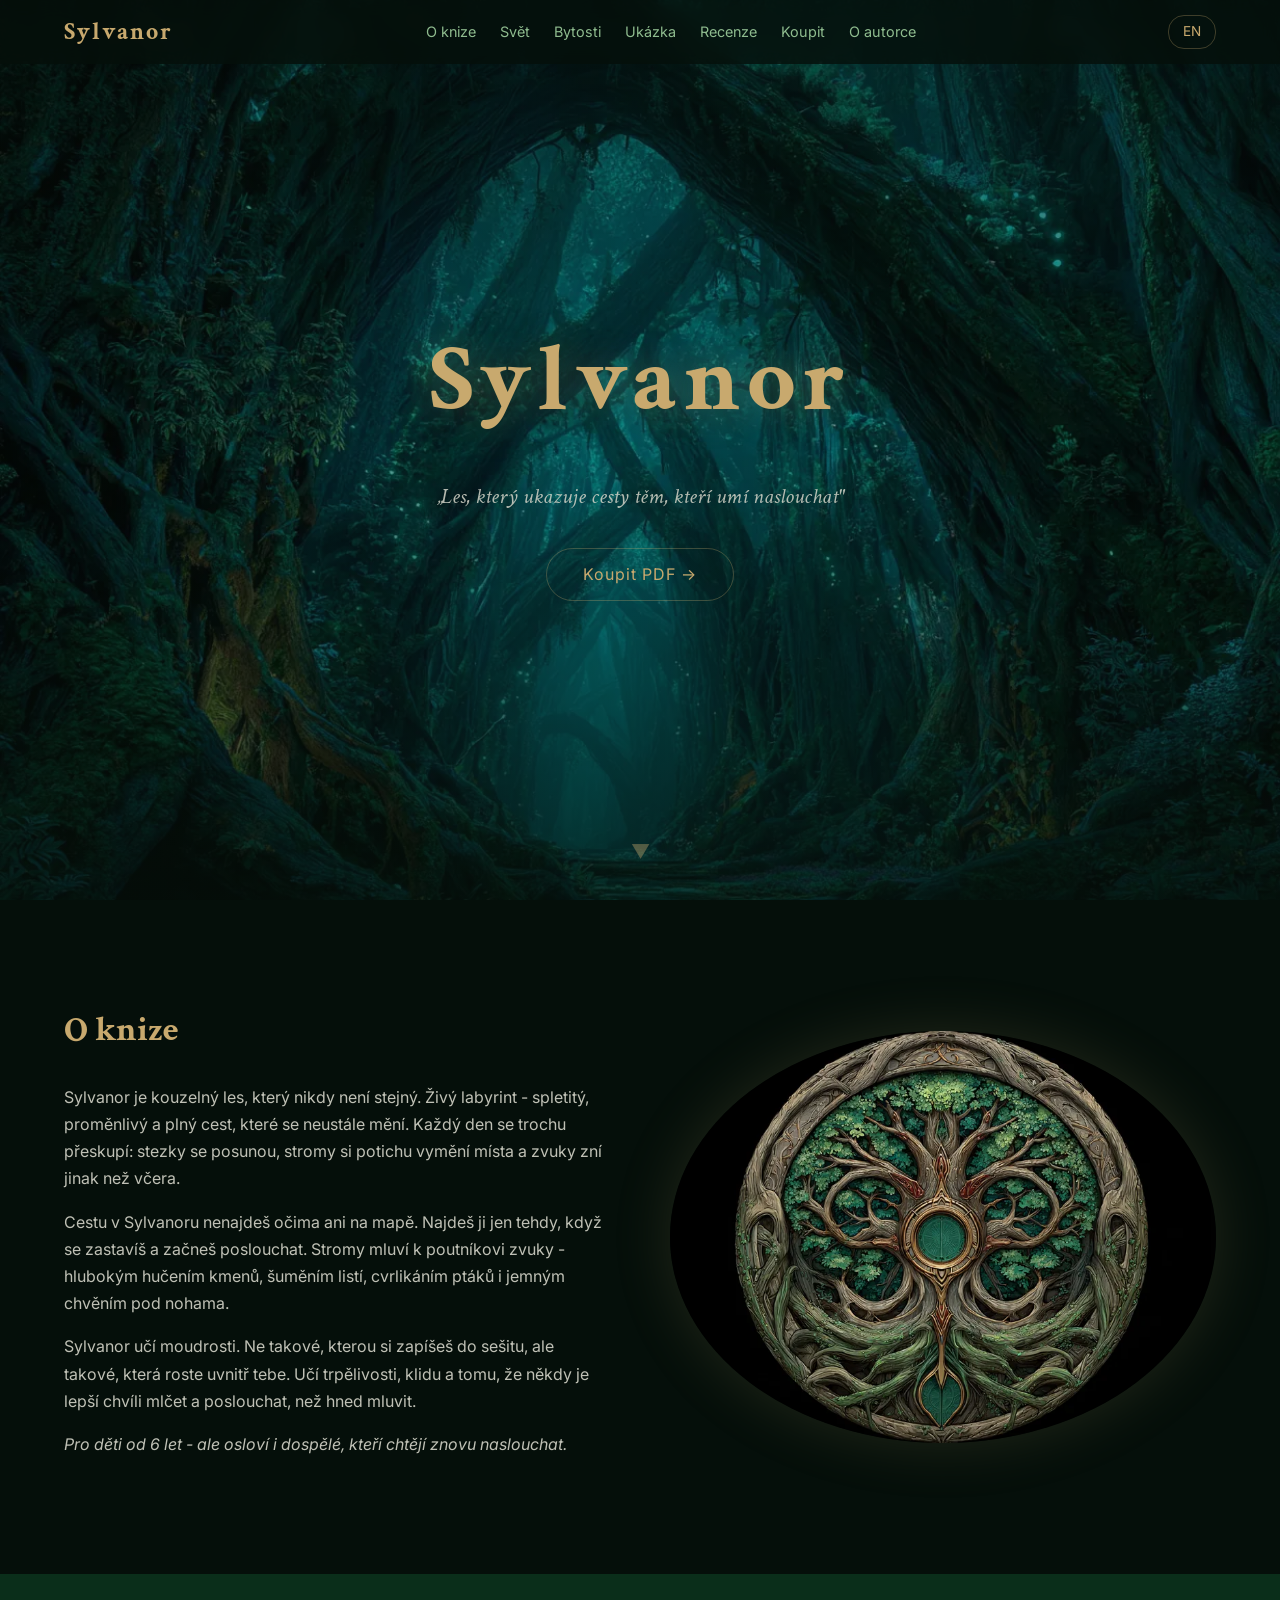
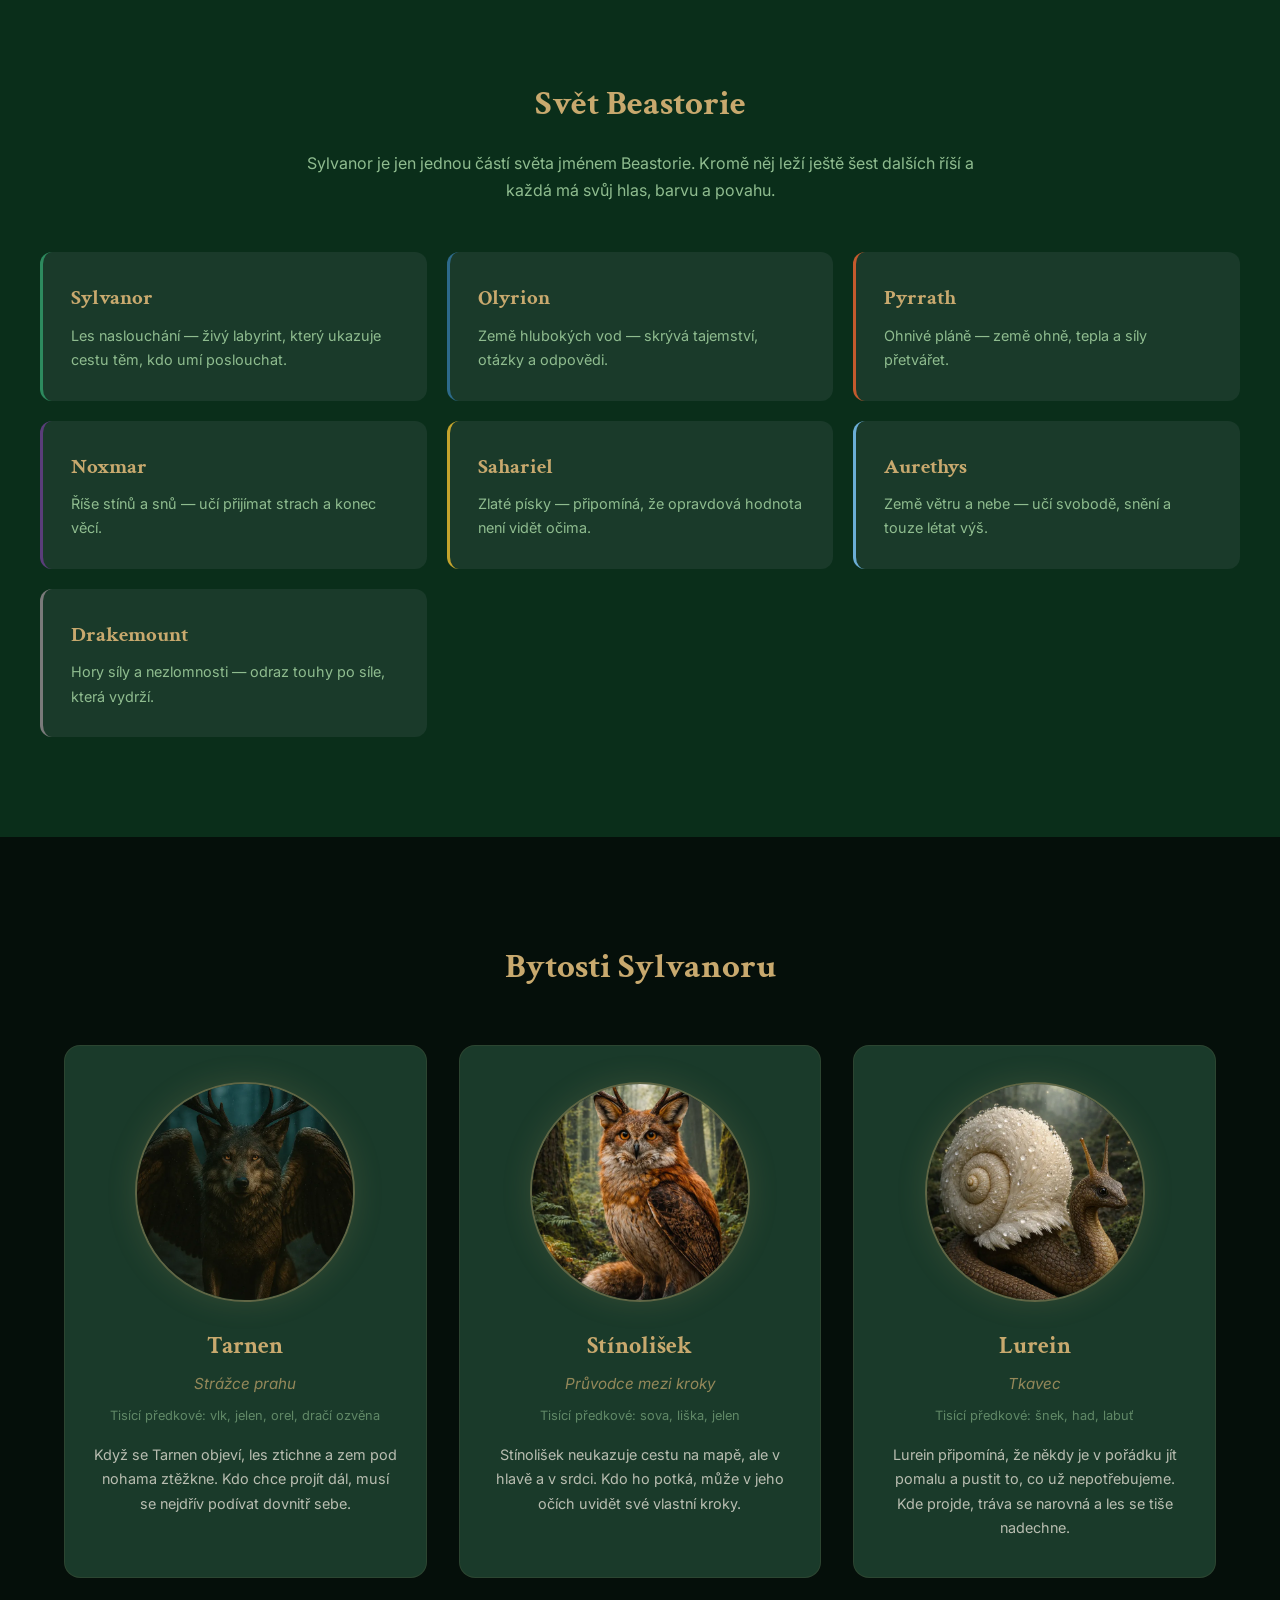
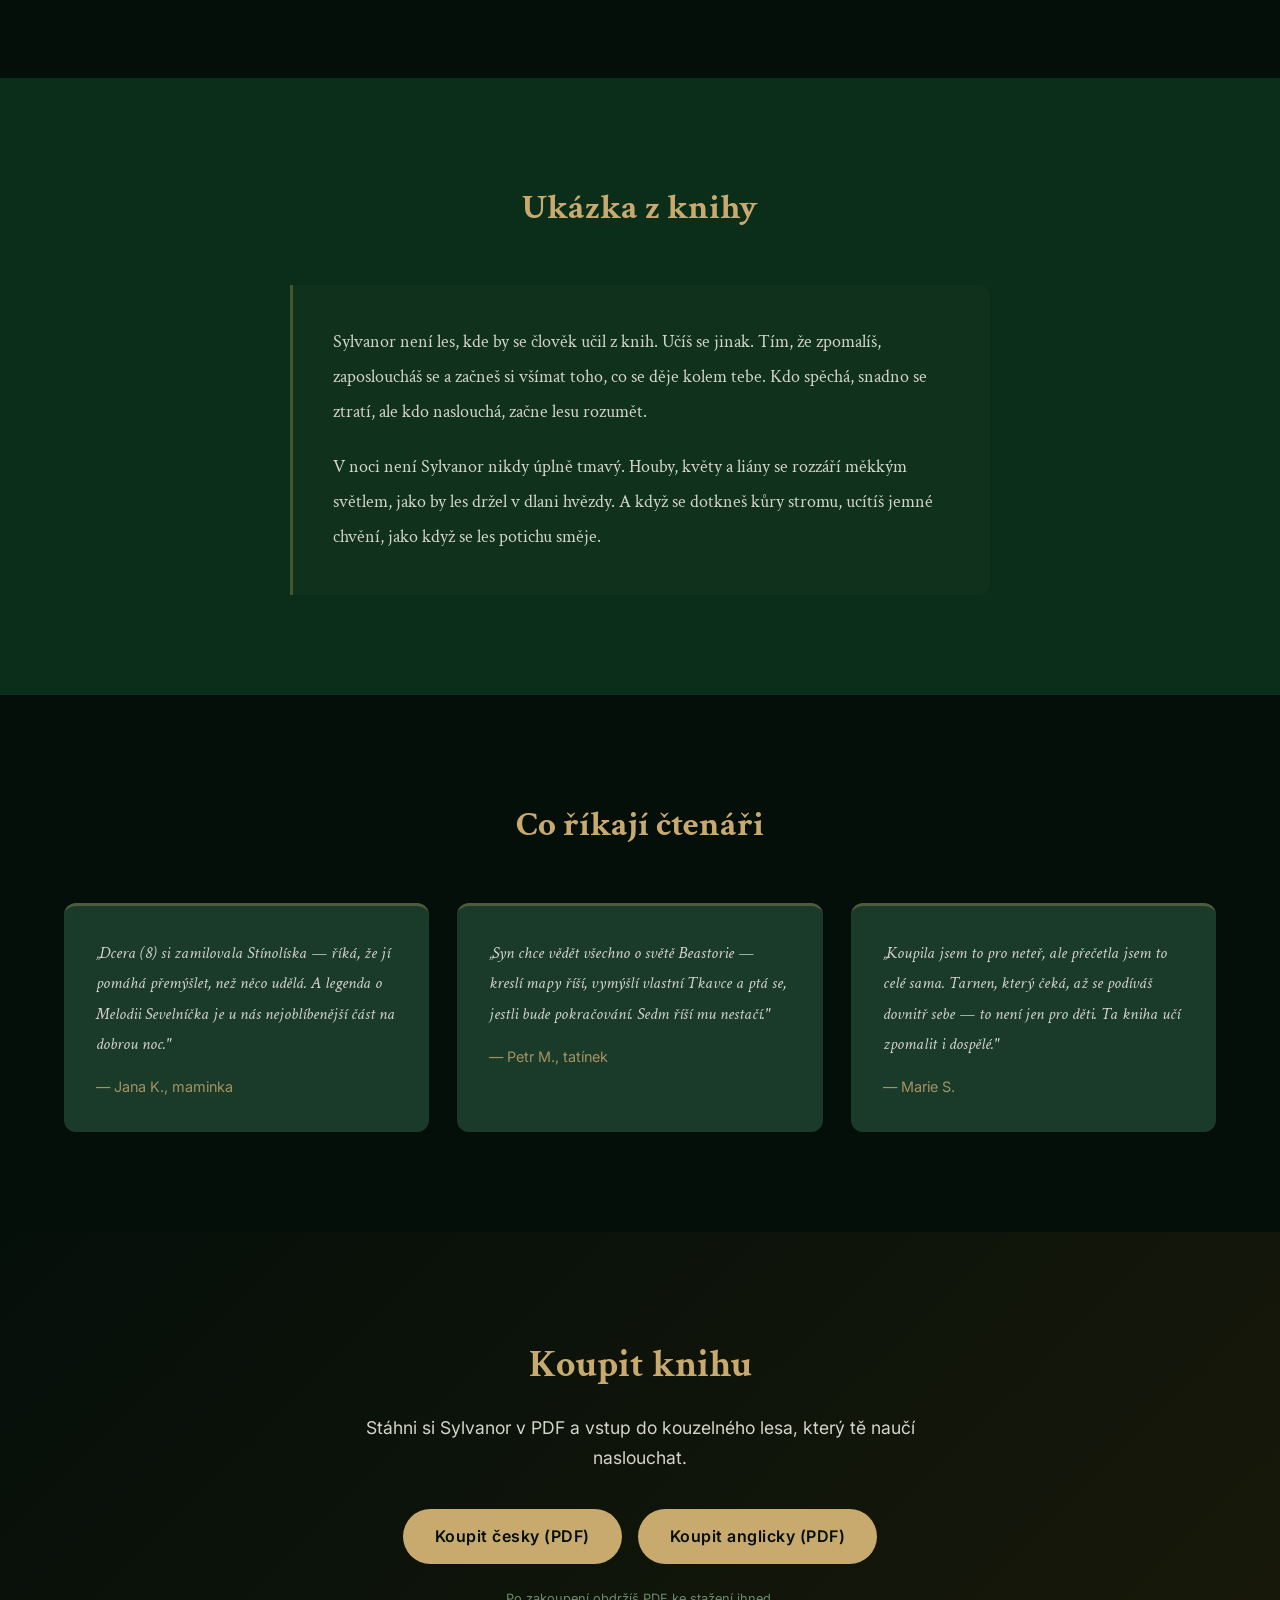
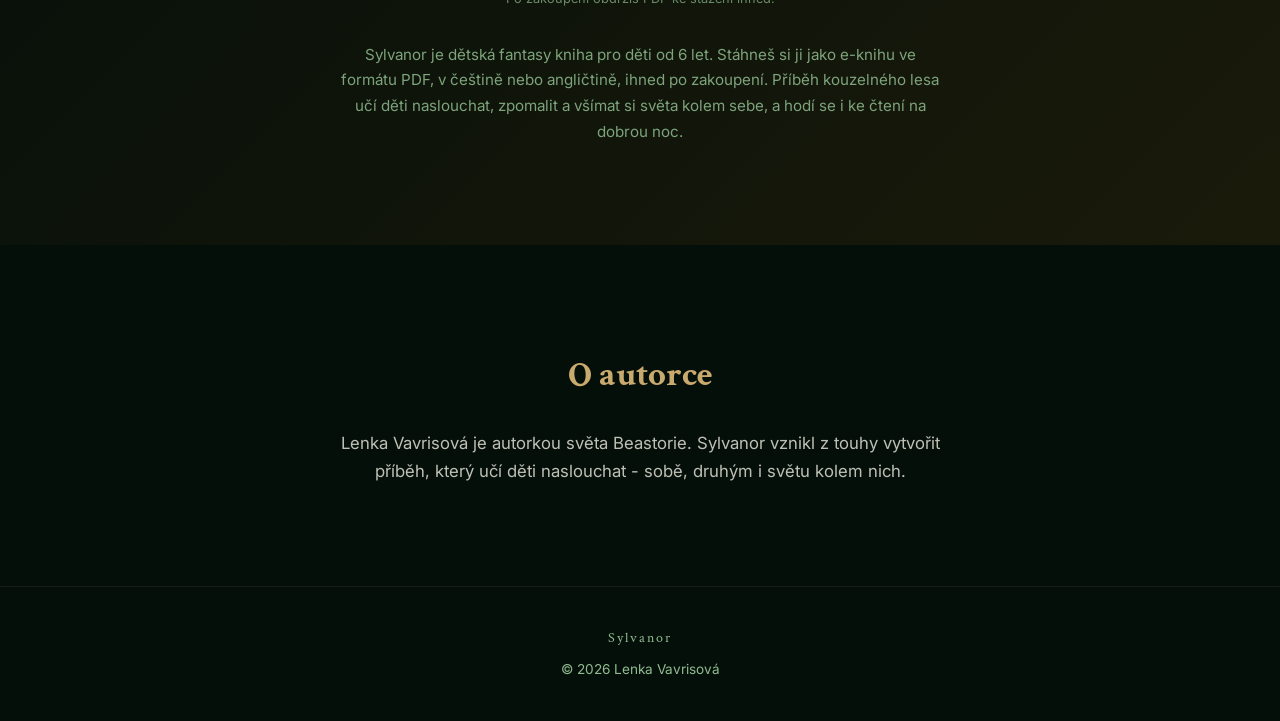
==== commit 7485191b: "feat(seo): věcný odstavec s klíčovými slovy (CZ + EN) Do sekce Koupit přibyl odstavec, který stránce" ====
--- a/index.html
+++ b/index.html
@@ -200,6 +200,7 @@
         <a href="https://vavrisova.gumroad.com/l/yztpnh" target="_blank" rel="noopener" class="buy-btn buy-btn-primary">Koupit anglicky (PDF)</a>
       </div>
       <p class="buy-note">Po zakoupení obdržíš PDF ke stažení ihned.</p>
+      <p class="buy-blurb">Sylvanor je dětská fantasy kniha pro děti od 6 let. Stáhneš si ji jako e-knihu ve formátu PDF, v češtině nebo angličtině, ihned po zakoupení. Příběh kouzelného lesa učí děti naslouchat, zpomalit a všímat si světa kolem sebe, a hodí se i ke čtení na dobrou noc.</p>
     </div>
   </section>
 
--- a/css/style.css
+++ b/css/style.css
@@ -265,6 +265,7 @@
 .buy-alt { color: var(--text-muted); font-size: 0.9rem; margin-bottom: 12px; }
 .buy-alt a { color: var(--gold); text-decoration: underline; }
 .buy-note { color: var(--text-muted); font-size: 0.8rem; opacity: 0.7; }
+.buy-blurb { color: var(--text-muted); font-size: 0.95rem; margin-top: 32px; opacity: 0.85; }
 
 /* === Author === */
 .author { background: var(--bg-darkest); text-align: center; }
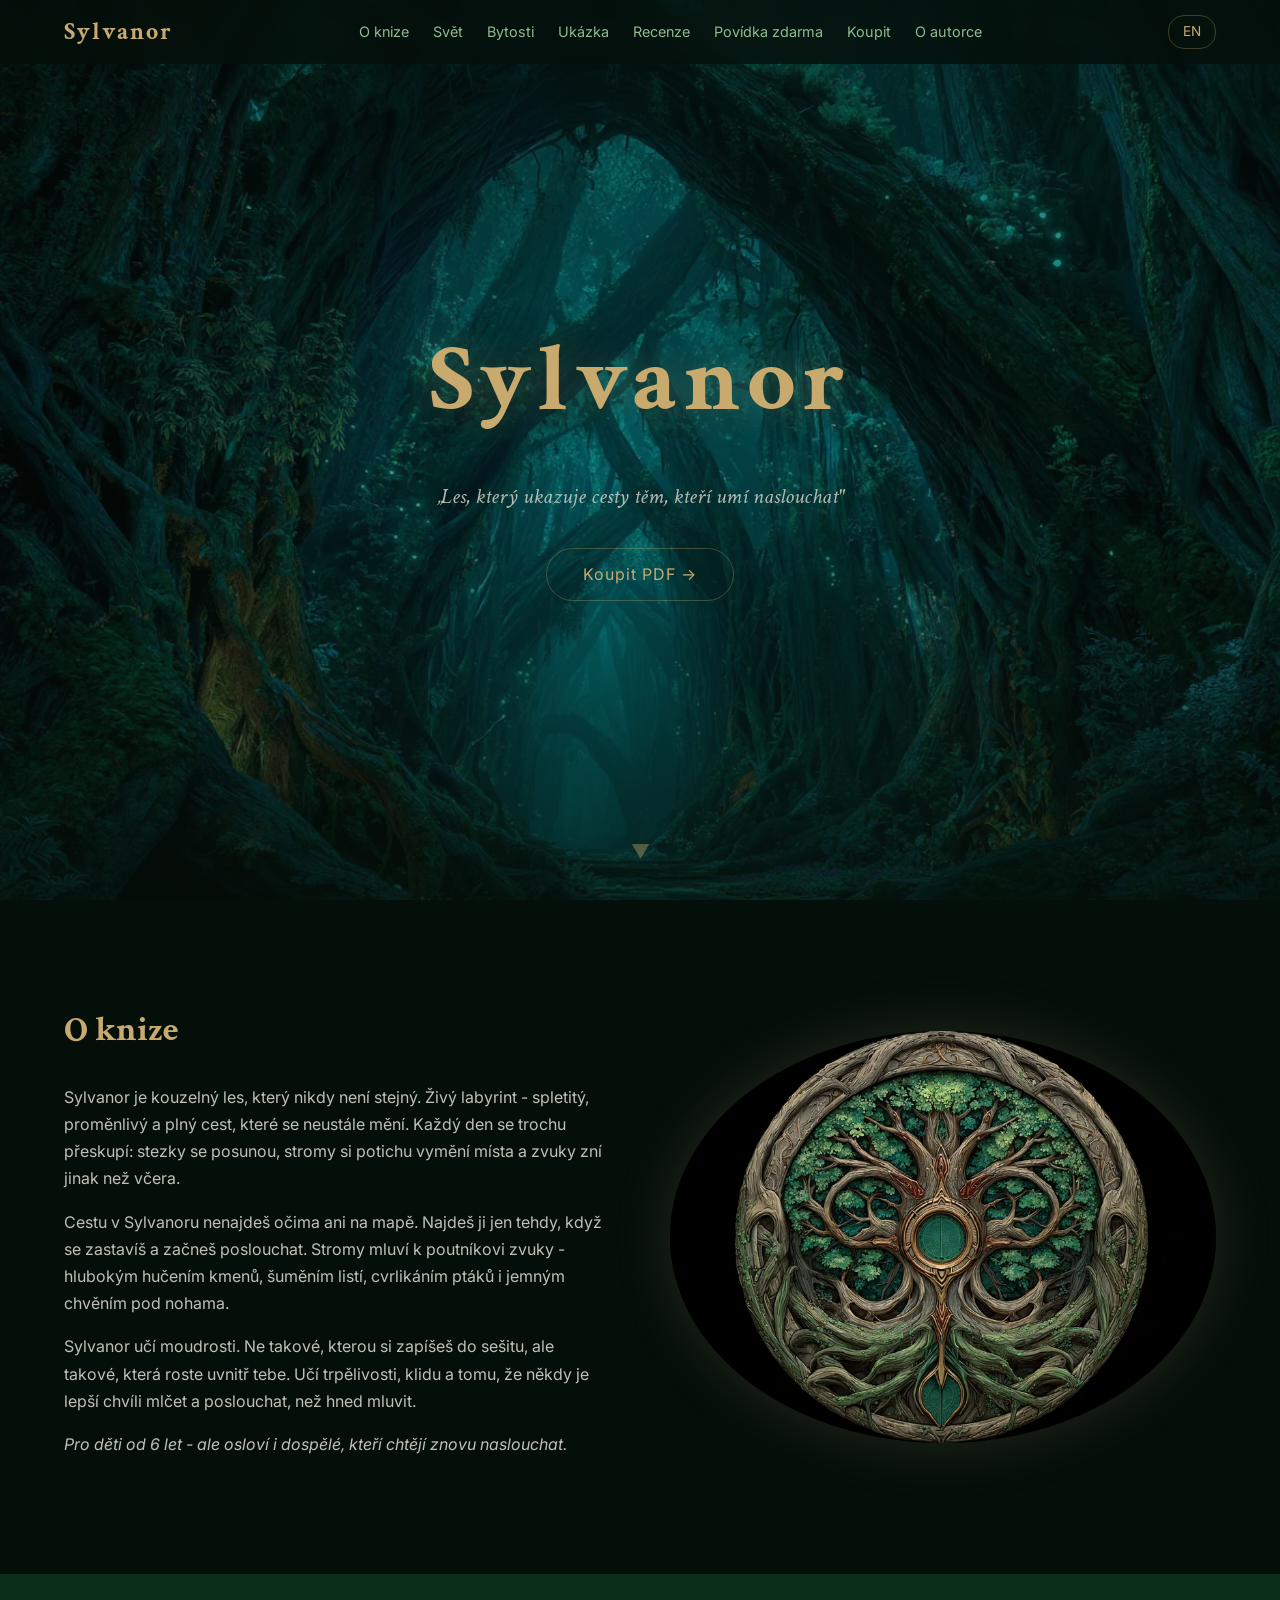
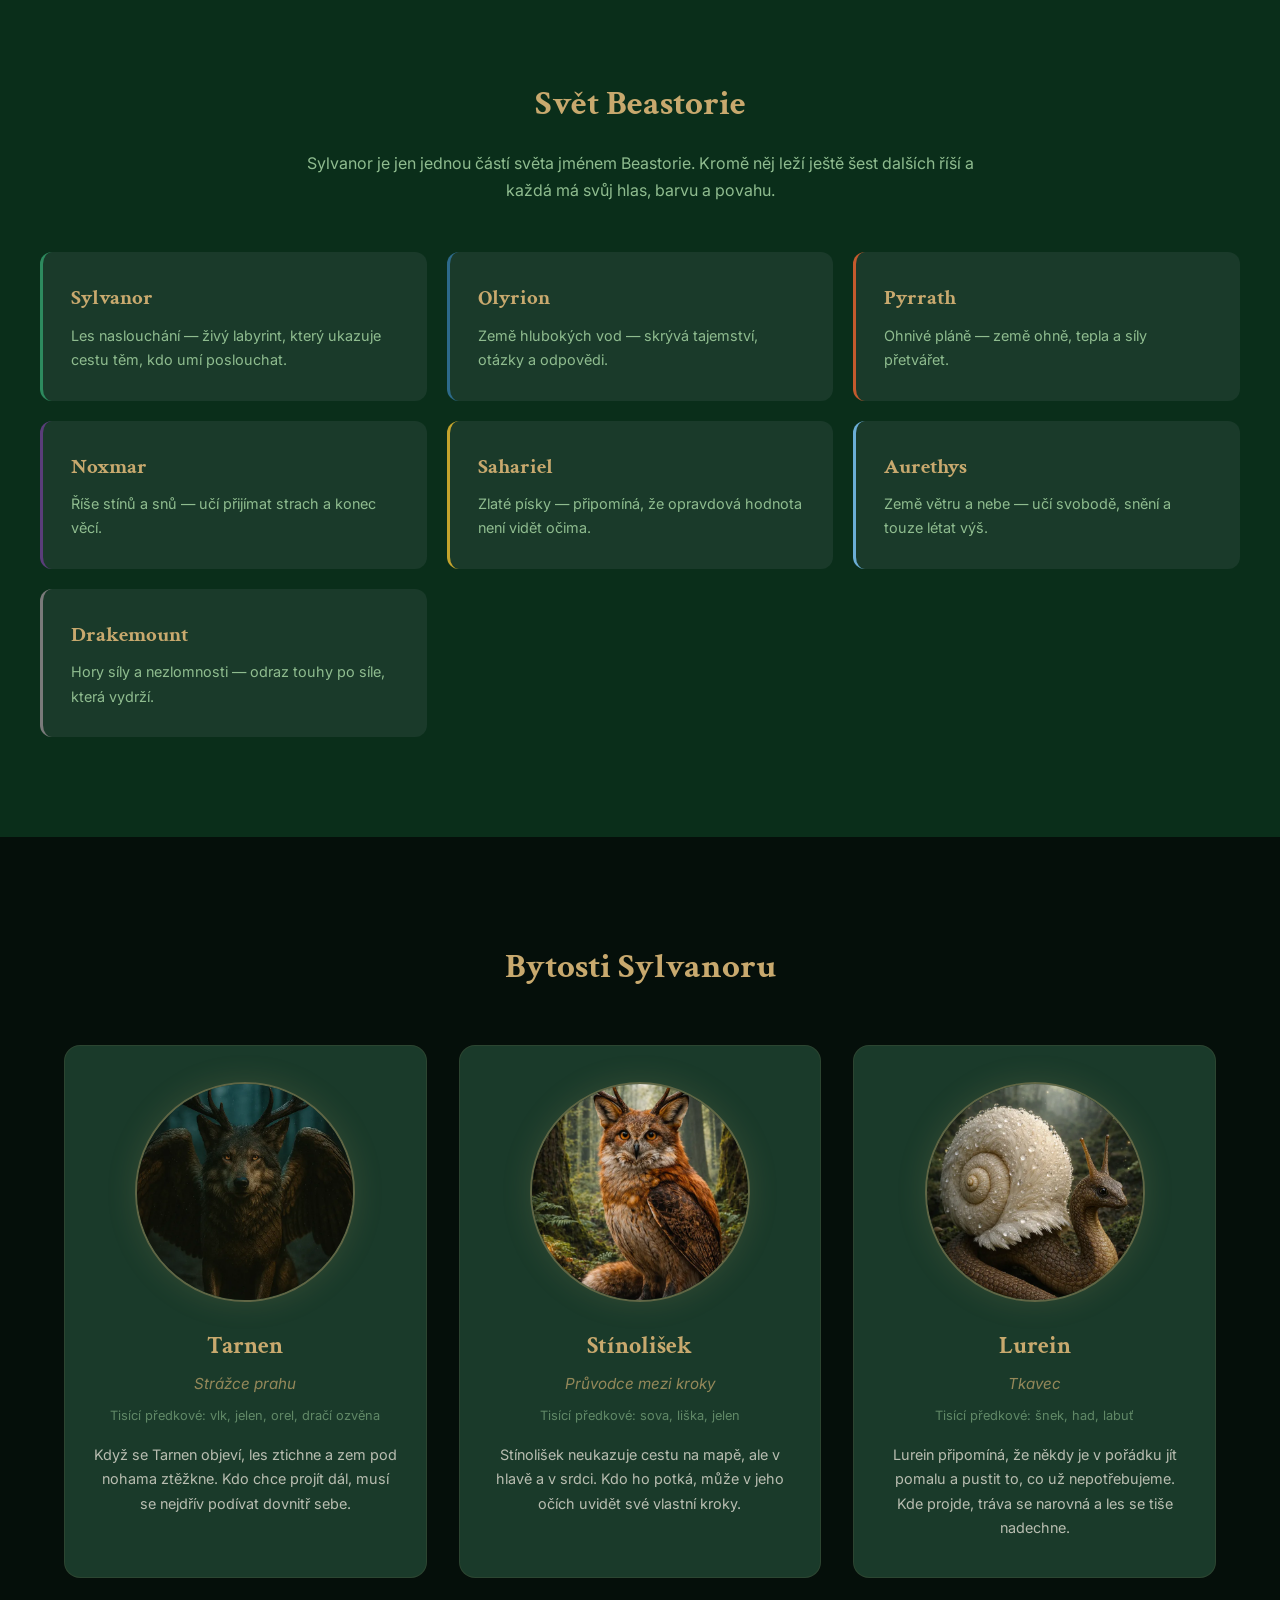
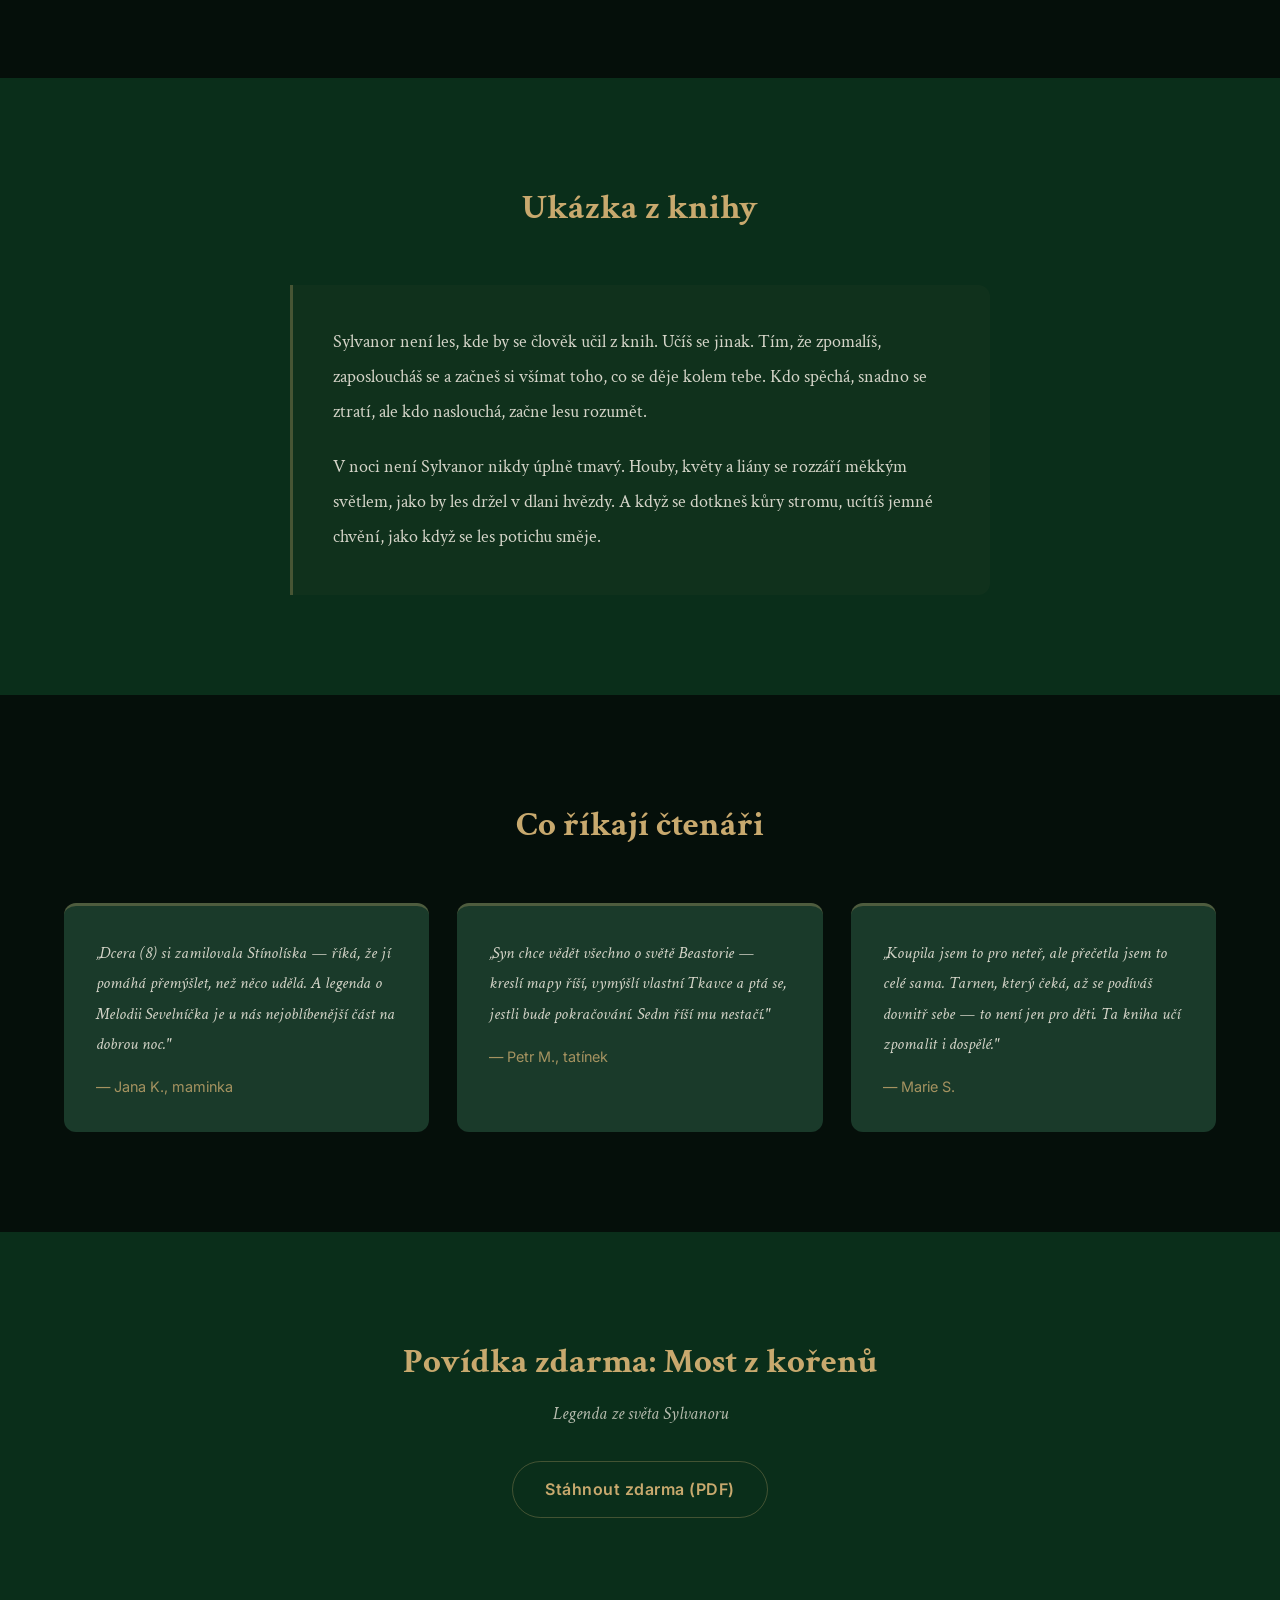
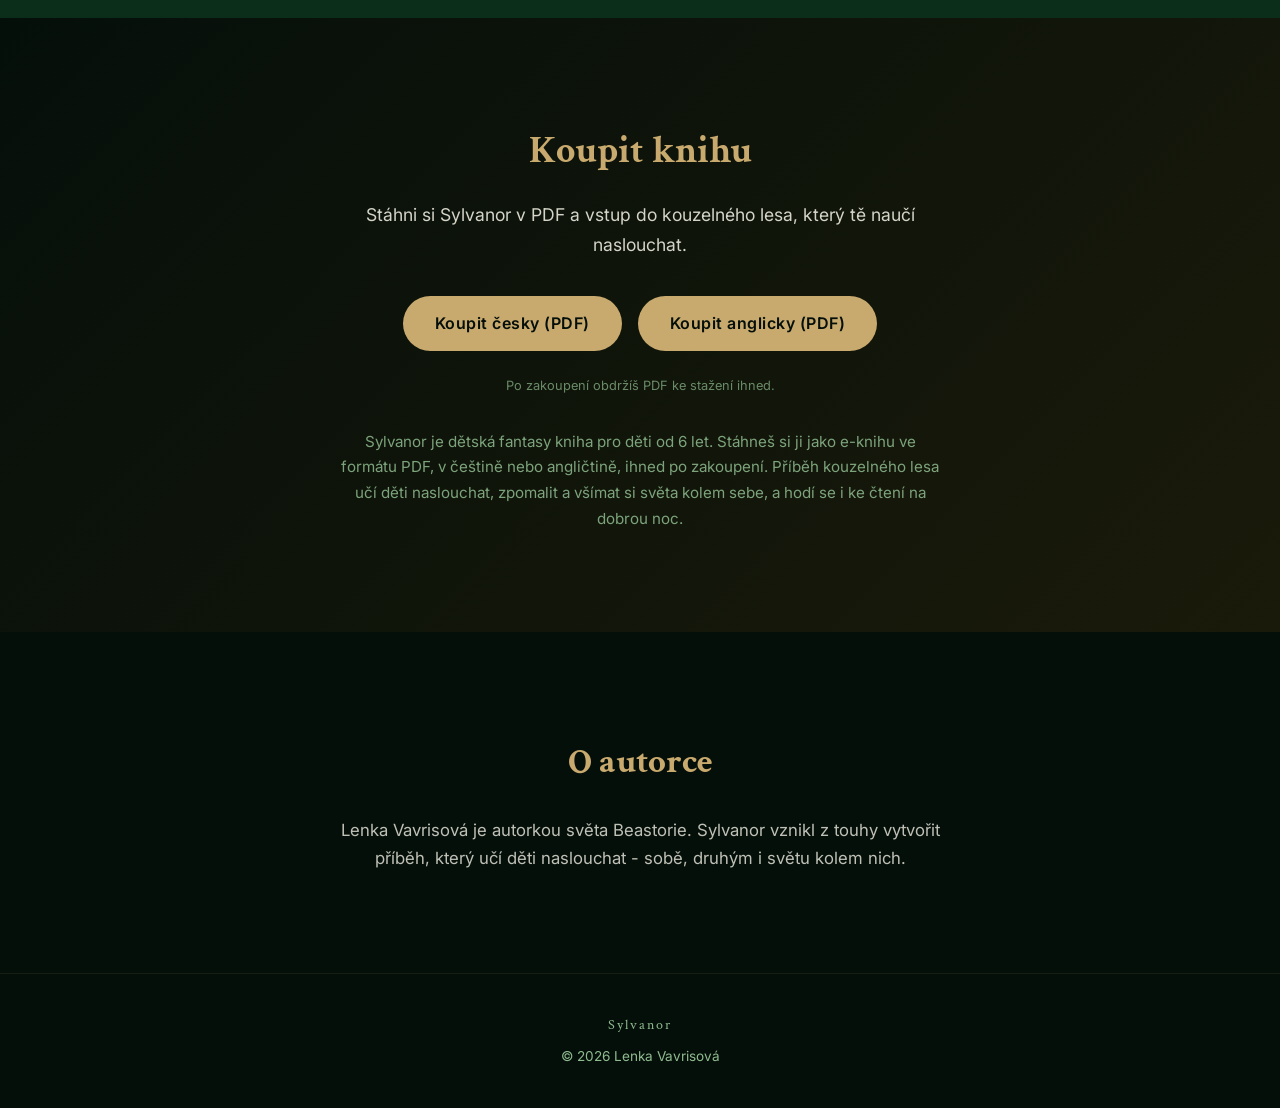
==== commit c4e7852a: "feat: sekce s povídkou Most z kořenů ke stažení zdarma Nová sekce mezi Recenze a Koupit odkazuje na " ====
--- a/index.html
+++ b/index.html
@@ -52,6 +52,24 @@
     ]
   }
   </script>
+  <script type="application/ld+json">
+  {
+    "@context": "https://schema.org",
+    "@type": "ShortStory",
+    "name": "Most z kořenů",
+    "alternativeHeadline": "Legenda ze světa Sylvanoru",
+    "author": { "@type": "Person", "name": "Lenka Vavrisová" },
+    "inLanguage": "cs",
+    "url": "https://sylvanor.cz/#story",
+    "offers": {
+      "@type": "Offer",
+      "price": "0",
+      "priceCurrency": "CZK",
+      "url": "https://form.simpleshop.cz/YPNpn/buy/",
+      "availability": "https://schema.org/InStock"
+    }
+  }
+  </script>
   <link rel="preconnect" href="https://fonts.googleapis.com">
   <link rel="preconnect" href="https://fonts.gstatic.com" crossorigin>
   <link href="https://fonts.googleapis.com/css2?family=Crimson+Text:ital,wght@0,400;0,700;1,400&family=Inter:wght@400;600&display=swap" rel="stylesheet">
@@ -71,6 +89,7 @@
         <li><a href="#creatures">Bytosti</a></li>
         <li><a href="#preview">Ukázka</a></li>
         <li><a href="#reviews">Recenze</a></li>
+        <li><a href="#story">Povídka zdarma</a></li>
         <li><a href="#buy">Koupit</a></li>
         <li><a href="#author">O autorce</a></li>
       </ul>
@@ -191,6 +210,14 @@
     </div>
   </section>
 
+  <section id="story" class="section story">
+    <div class="story-content fade-in">
+      <h2>Povídka zdarma: Most z kořenů</h2>
+      <p class="story-subtitle">Legenda ze světa Sylvanoru</p>
+      <a href="https://form.simpleshop.cz/YPNpn/buy/" target="_blank" rel="noopener" class="buy-btn buy-btn-secondary">Stáhnout zdarma (PDF)</a>
+    </div>
+  </section>
+
   <section id="buy" class="section buy">
     <div class="buy-content fade-in">
       <h2>Koupit knihu</h2>
--- a/css/style.css
+++ b/css/style.css
@@ -267,6 +267,14 @@
 .buy-note { color: var(--text-muted); font-size: 0.8rem; opacity: 0.7; }
 .buy-blurb { color: var(--text-muted); font-size: 0.95rem; margin-top: 32px; opacity: 0.85; }
 
+/* === Story === */
+.story { background: var(--bg-dark); max-width: 100%; padding: 100px 24px; text-align: center; }
+.story-content { max-width: 600px; margin: 0 auto; }
+.story h2 { font-family: var(--font-heading); font-size: 2.2rem; color: var(--gold); margin-bottom: 8px; }
+.story-subtitle { font-family: var(--font-heading); font-style: italic; font-size: 1.1rem; color: var(--text-light); opacity: 0.85; margin-bottom: 32px; }
+.buy-btn-secondary { border: 1px solid var(--gold-dim); color: var(--gold); transition: background 0.3s, transform 0.3s; }
+.buy-btn-secondary:hover { background: rgba(200,169,110,0.15); transform: translateY(-2px); }
+
 /* === Author === */
 .author { background: var(--bg-darkest); text-align: center; }
 .author-content { max-width: 600px; margin: 0 auto; }
